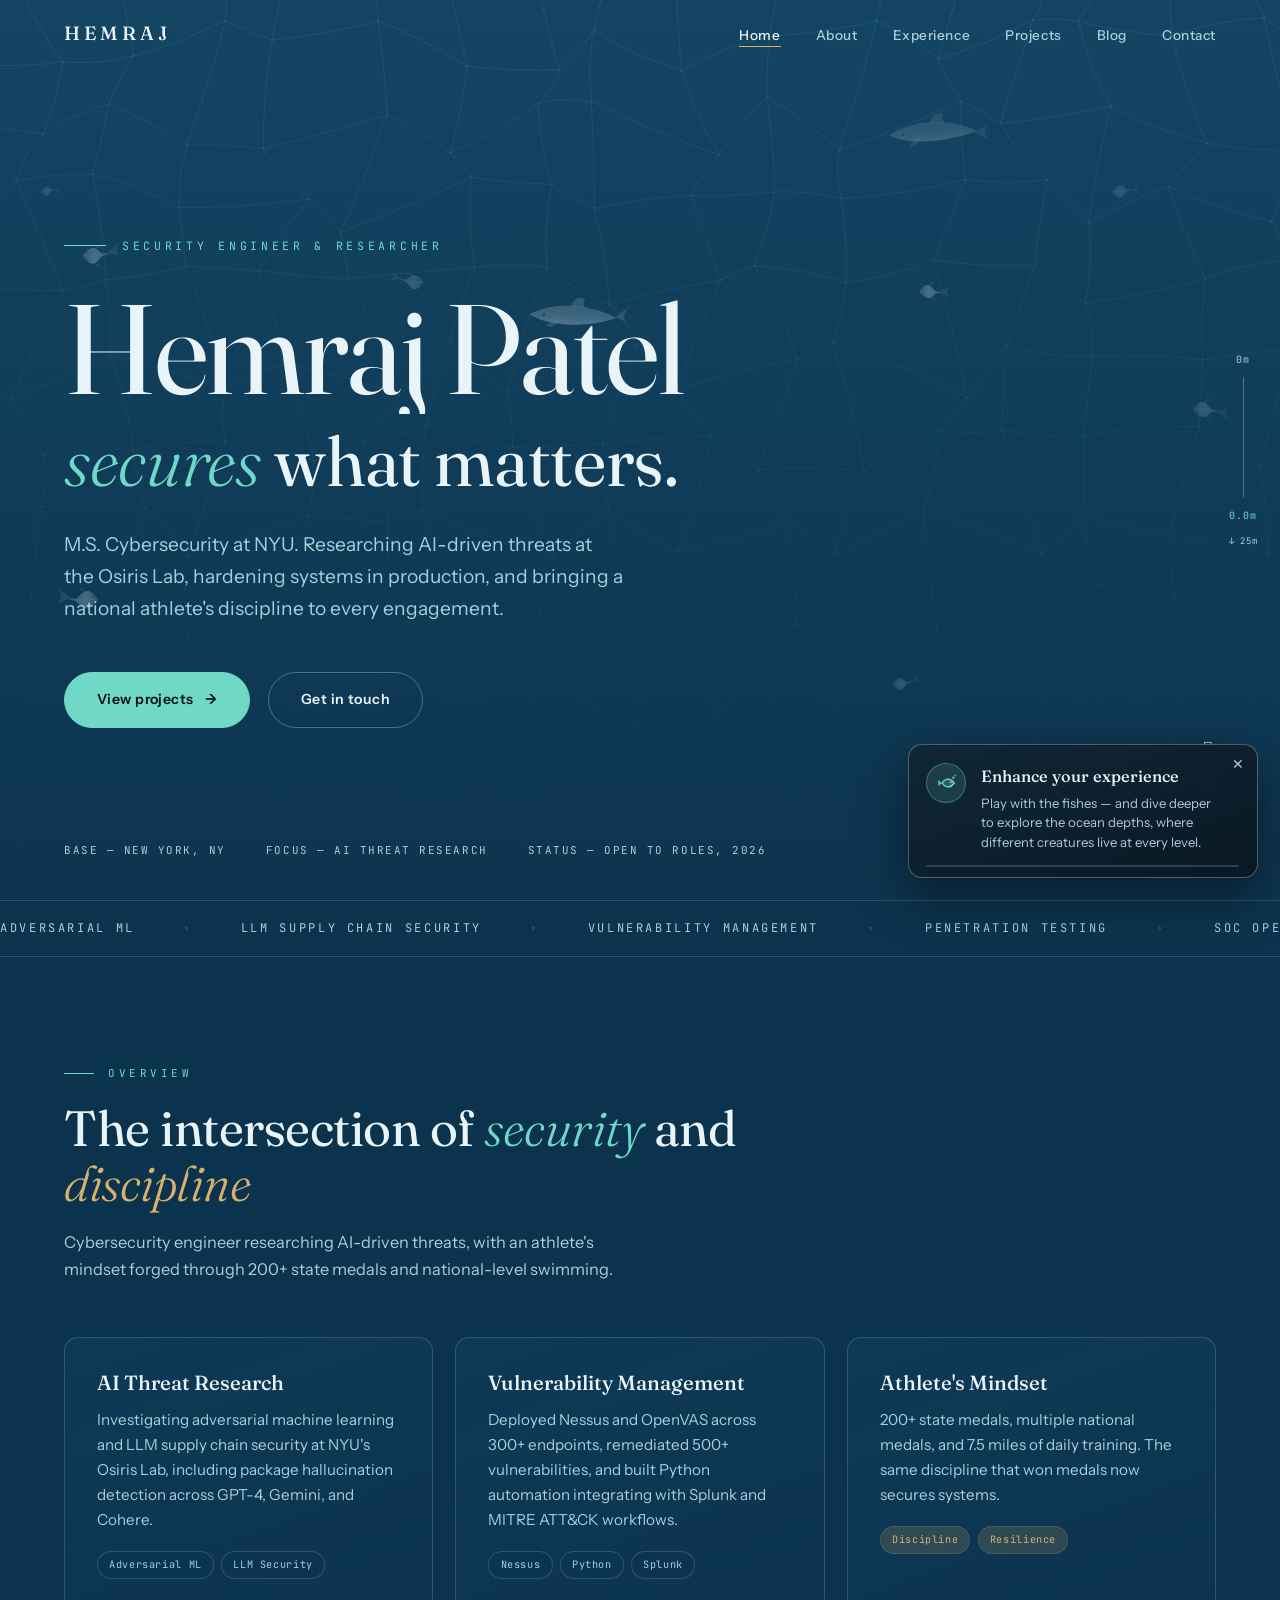
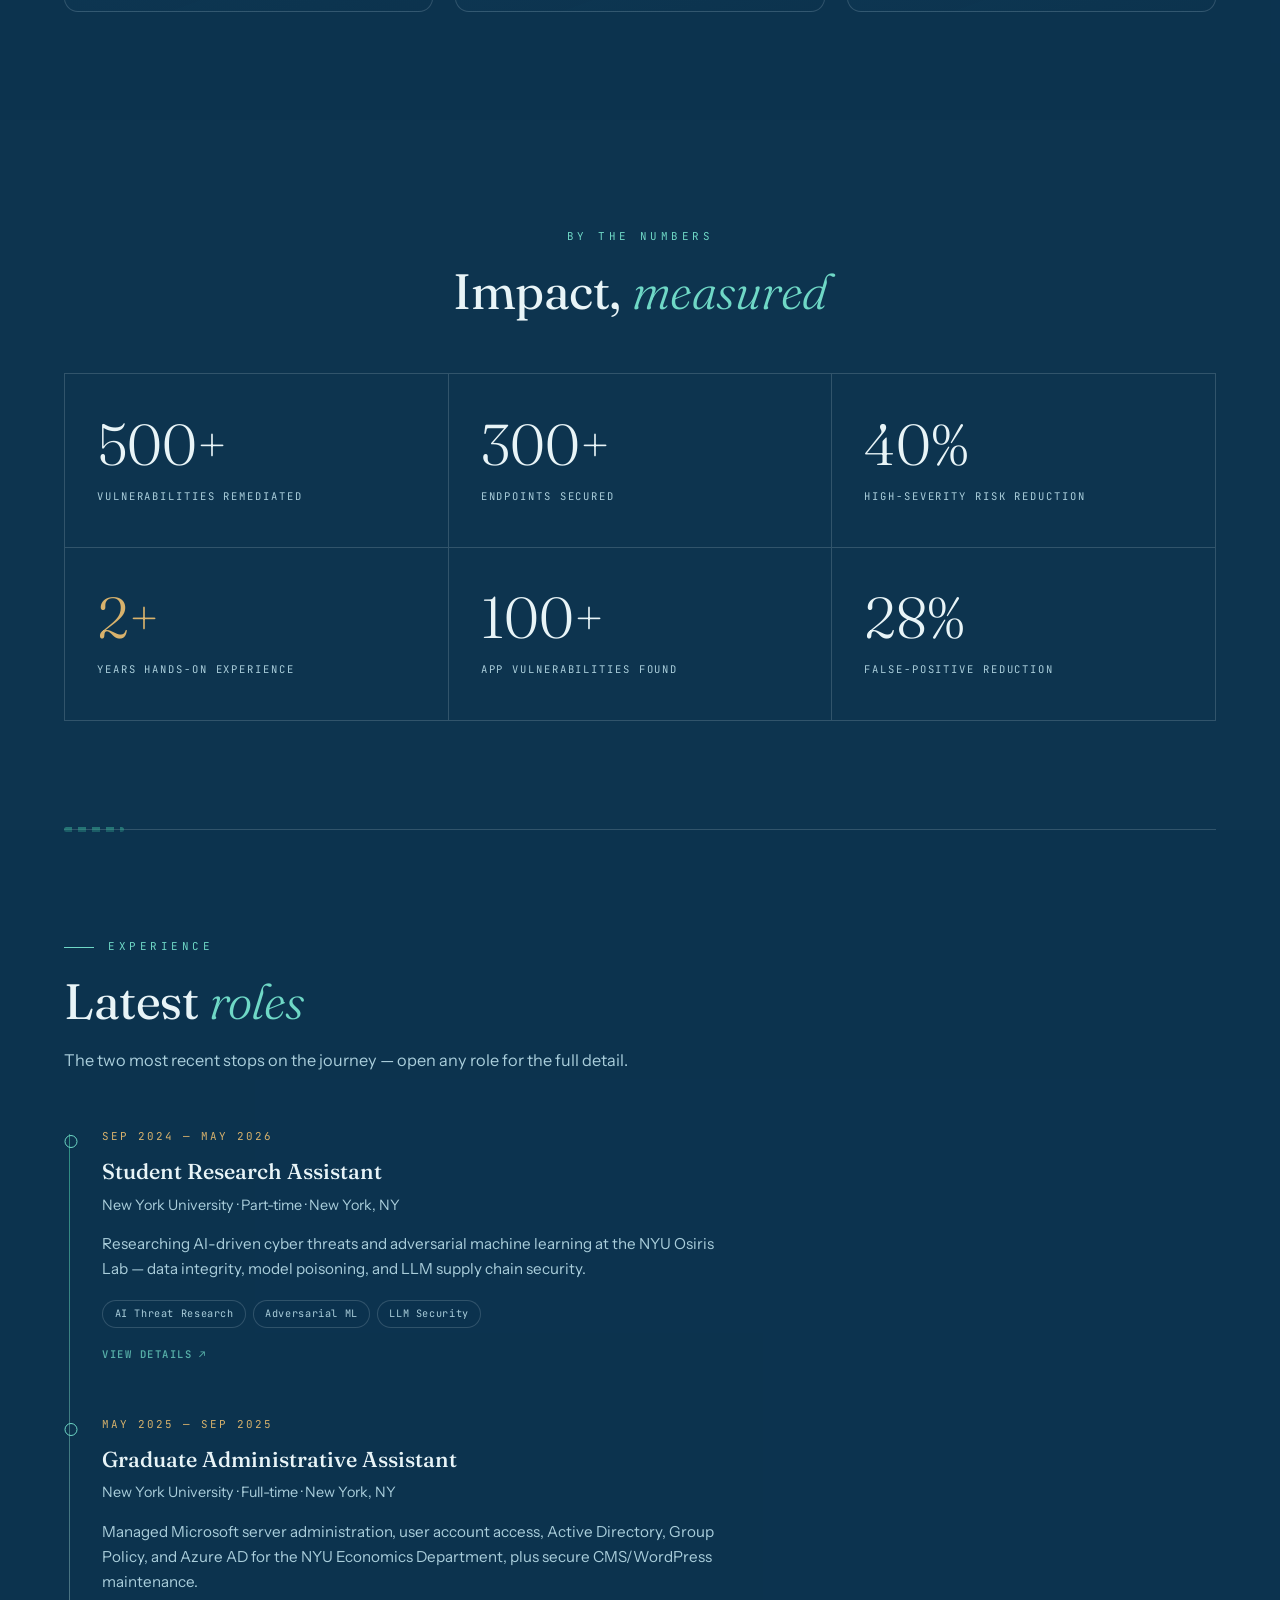
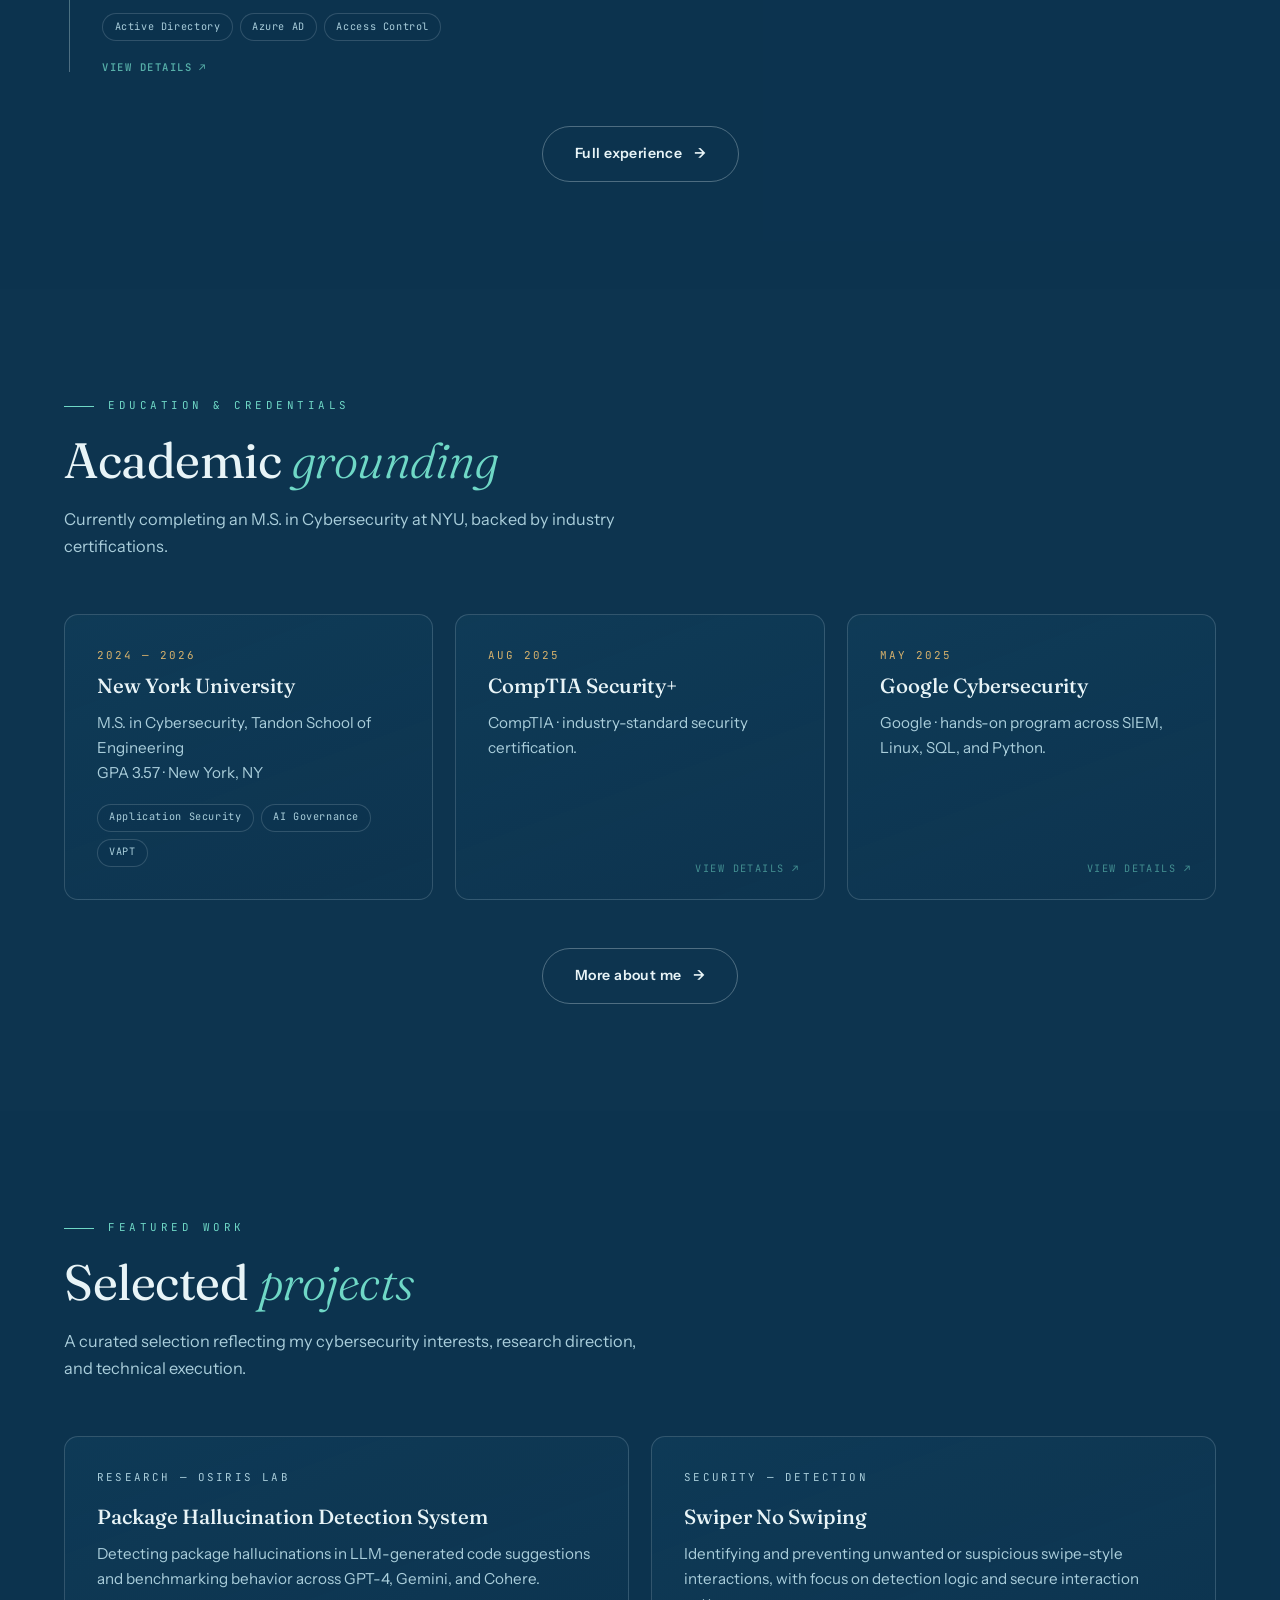
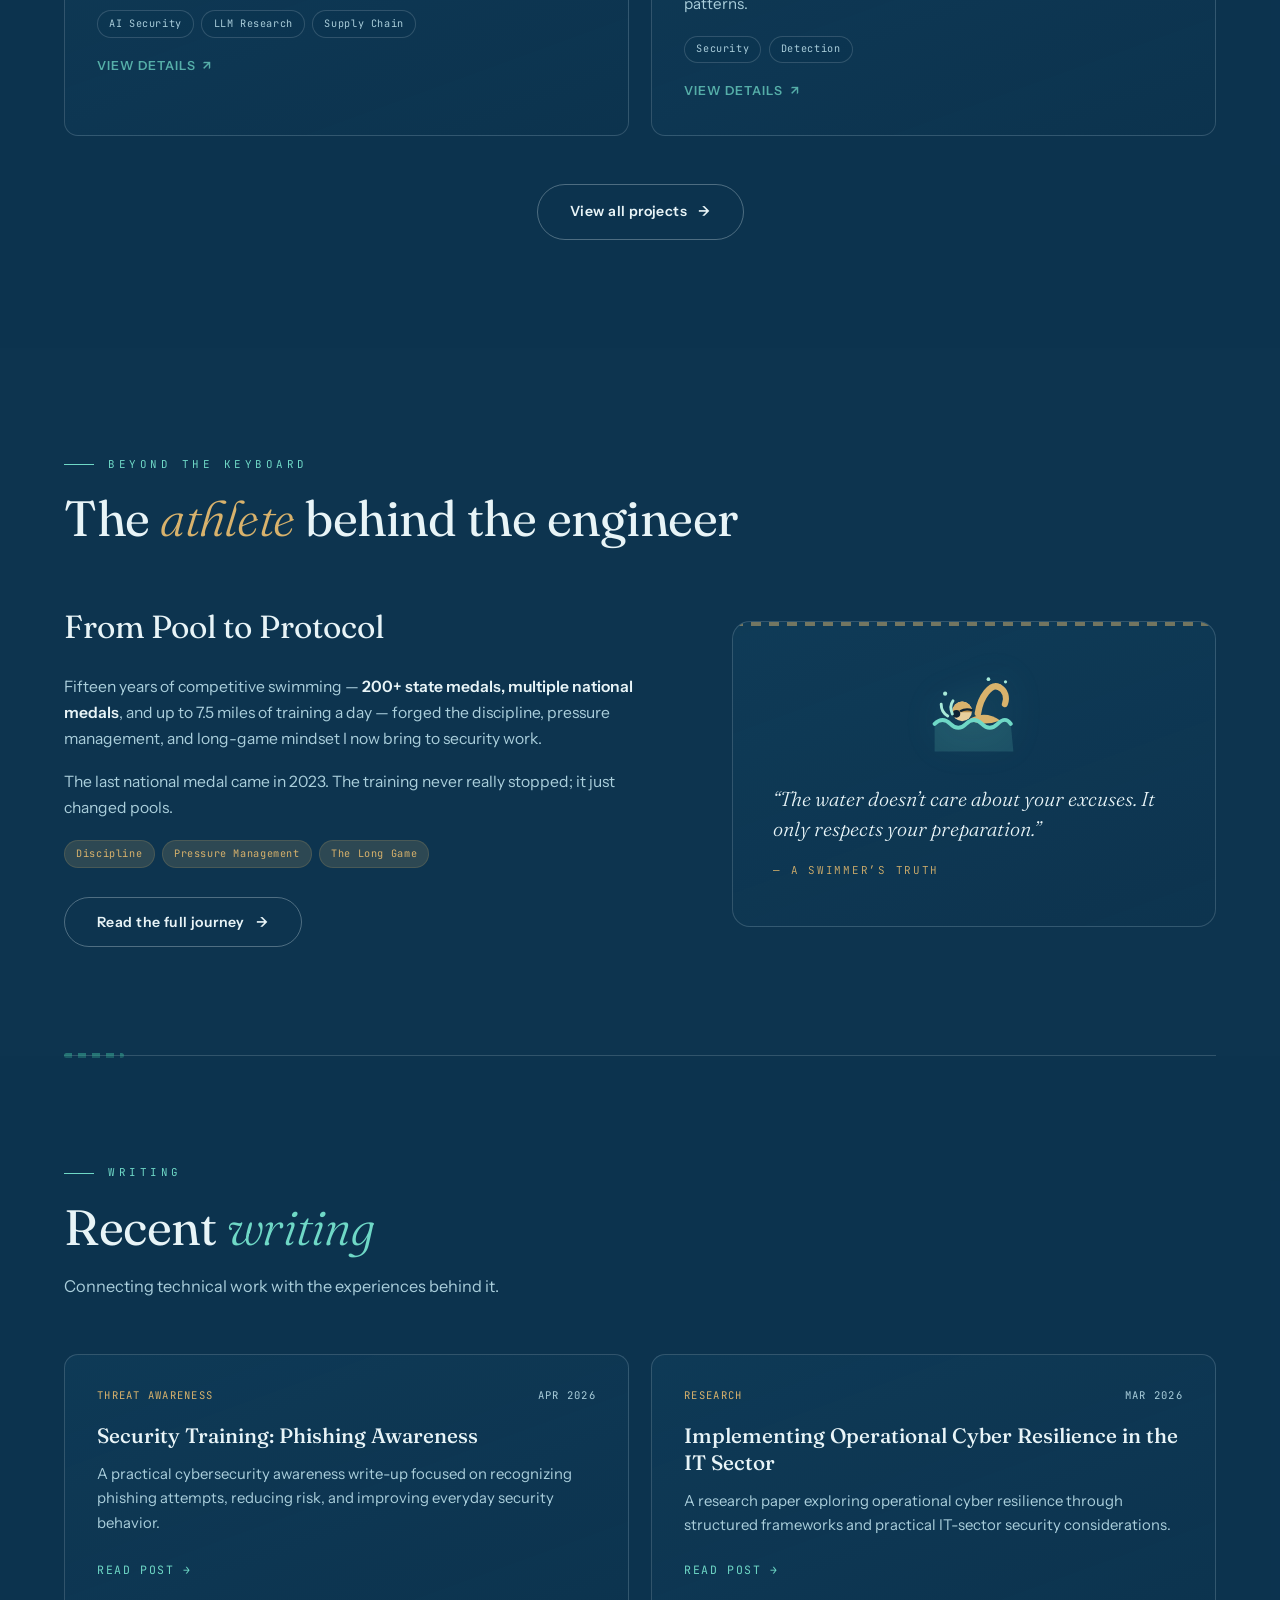
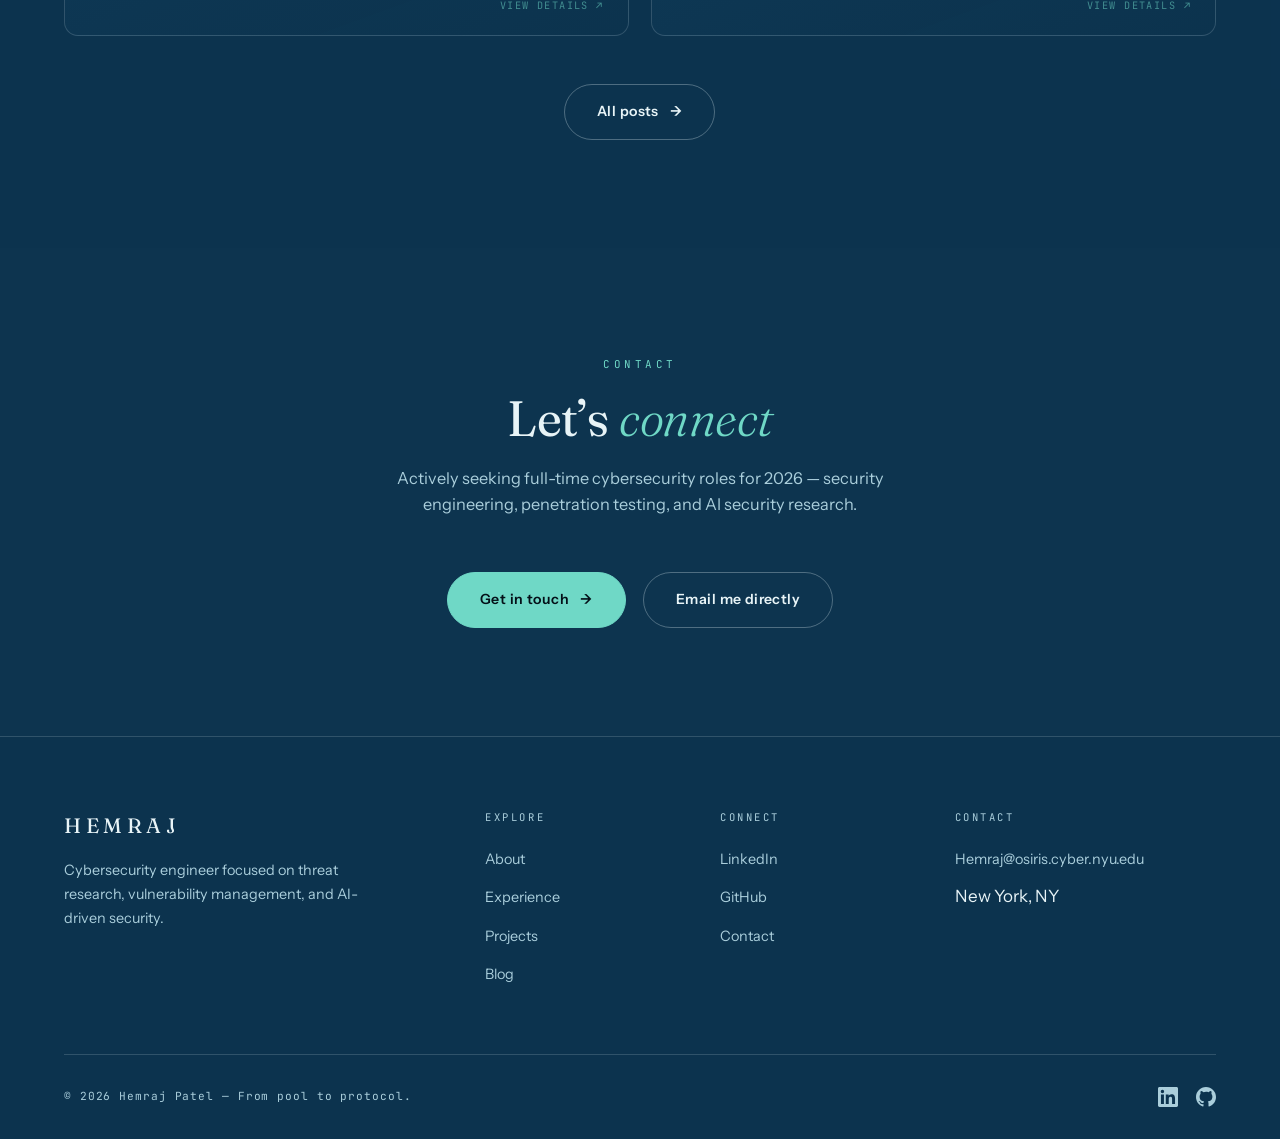
==== index.html @ eac2e2b5 "Portfolio: ocean redesign, clean URLs, real cert links" ====
<!DOCTYPE html>
<html lang="en">
<head>
  <meta charset="UTF-8">
  <meta name="viewport" content="width=device-width, initial-scale=1.0">
  <title>Hemraj Patel — Security Engineer & Researcher</title>
  <meta name="description" content="M.S. Cybersecurity candidate at NYU. Security Engineer, AI Threat Researcher, and national-level athlete.">
  <meta name="theme-color" content="#134563">
  <meta property="og:title" content="Hemraj Patel — Security Engineer & Researcher">
  <meta property="og:description" content="M.S. Cybersecurity candidate at NYU. Security Engineer, AI Threat Researcher, and national-level athlete.">
  <meta property="og:type" content="website">
  <meta property="og:site_name" content="Hemraj Patel">
  <meta name="twitter:card" content="summary">
  <meta name="twitter:title" content="Hemraj Patel — Security Engineer & Researcher">
  <meta name="twitter:description" content="M.S. Cybersecurity candidate at NYU. Security Engineer, AI Threat Researcher, and national-level athlete.">
  <link rel="icon" href="data:image/svg+xml,%3Csvg xmlns='http://www.w3.org/2000/svg' viewBox='0 0 64 64'%3E%3Crect width='64' height='64' rx='14' fill='%23081521'/%3E%3Cpath d='M32 8 L52 15 V30 C52 44 43 52 32 56 C21 52 12 44 12 30 V15 Z' fill='none' stroke='%236fd8c6' stroke-width='3.5' stroke-linejoin='round'/%3E%3Cpath d='M23 31 L29 37 L42 24' fill='none' stroke='%23d8b26c' stroke-width='4' stroke-linecap='round' stroke-linejoin='round'/%3E%3C/svg%3E">
  <link rel="stylesheet" href="css/style.css">
  <link rel="stylesheet" href="css/ui.css">
</head>
<body>
  <div class="loader">
    <div class="loader-text">HEMRAJ</div>
    <div class="loader-bar"></div>
  </div>

  <canvas id="caustics-canvas" aria-hidden="true"></canvas>

  <nav class="navbar">
    <a href="./" class="nav-logo">HEMRAJ</a>
    <ul class="nav-links">
      <li><a href="./" class="active">Home</a></li>
      <li><a href="about">About</a></li>
      <li><a href="experience">Experience</a></li>
      <li><a href="projects">Projects</a></li>
      <li><a href="blog">Blog</a></li>
      <li><a href="contact">Contact</a></li>
    </ul>
    <button class="mobile-menu-btn" aria-label="Toggle menu" aria-expanded="false">
      <svg width="24" height="24" fill="none" stroke="currentColor" stroke-width="2" viewBox="0 0 24 24"><path stroke-linecap="round" stroke-linejoin="round" d="M4 6h16M4 12h16M4 18h16"/></svg>
    </button>
  </nav>

  <header class="hero">
    <div class="hero-content">
      <div class="hero-label">Security Engineer &amp; Researcher</div>
      <h1 class="hero-title">
        <span class="line line-name"><span>Hemraj Patel</span></span>
        <span class="line line-tag"><span><em class="accent">secures</em> what matters.</span></span>
      </h1>
      <p class="hero-subtitle">M.S. Cybersecurity at NYU. Researching AI-driven threats at the Osiris Lab, hardening systems in production, and bringing a national athlete's discipline to every engagement.</p>
      <div class="hero-cta">
        <a href="projects" class="btn btn-primary">View projects <span class="arrow">→</span></a>
        <a href="contact" class="btn btn-outline">Get in touch</a>
      </div>
    </div>
    <div class="hero-meta">
      <span>Base — <b>New York, NY</b></span>
      <span>Focus — <b>AI Threat Research</b></span>
      <span>Status — <b>Open to roles, 2026</b></span>
    </div>
    <div class="scroll-hint">Descend</div>
  </header>

  <div class="marquee" aria-hidden="true">
    <div class="marquee-track">
      <span class="marquee-item">Adversarial ML</span>
      <span class="marquee-item">LLM Supply Chain Security</span>
      <span class="marquee-item">Vulnerability Management</span>
      <span class="marquee-item">Penetration Testing</span>
      <span class="marquee-item">SOC Operations</span>
      <span class="marquee-item">MITRE ATT&amp;CK</span>
      <span class="marquee-item">Splunk</span>
      <span class="marquee-item">Python Automation</span>
    </div>
  </div>

  <section class="section section-alt">
    <div class="section-header reveal">
      <span class="section-label">Overview</span>
      <h2 class="section-title">The intersection of <em>security</em> and <em class="gold">discipline</em></h2>
      <p class="section-desc">Cybersecurity engineer researching AI-driven threats, with an athlete's mindset forged through 200+ state medals and national-level swimming.</p>
    </div>
    <div class="grid-3 stagger-children">
      <div class="card reveal">
        <div class="card-title">AI Threat Research</div>
        <p class="card-text">Investigating adversarial machine learning and LLM supply chain security at NYU's Osiris Lab, including package hallucination detection across GPT-4, Gemini, and Cohere.</p>
        <div class="card-tags">
          <span class="tag">Adversarial ML</span>
          <span class="tag">LLM Security</span>
        </div>
      </div>
      <div class="card reveal">
        <div class="card-title">Vulnerability Management</div>
        <p class="card-text">Deployed Nessus and OpenVAS across 300+ endpoints, remediated 500+ vulnerabilities, and built Python automation integrating with Splunk and MITRE ATT&amp;CK workflows.</p>
        <div class="card-tags">
          <span class="tag">Nessus</span>
          <span class="tag">Python</span>
          <span class="tag">Splunk</span>
        </div>
      </div>
      <div class="card reveal">
        <div class="card-title">Athlete's Mindset</div>
        <p class="card-text">200+ state medals, multiple national medals, and 7.5 miles of daily training. The same discipline that won medals now secures systems.</p>
        <div class="card-tags">
          <span class="tag gold">Discipline</span>
          <span class="tag gold">Resilience</span>
        </div>
      </div>
    </div>
  </section>

  <section class="section">
    <div class="section-header center reveal">
      <span class="section-label">By the numbers</span>
      <h2 class="section-title">Impact, <em>measured</em></h2>
    </div>
    <div class="stats-grid stagger-children">
      <div class="stat-item reveal">
        <div class="stat-number" data-target="500" data-suffix="+">0</div>
        <div class="stat-label">Vulnerabilities remediated</div>
      </div>
      <div class="stat-item reveal">
        <div class="stat-number" data-target="300" data-suffix="+">0</div>
        <div class="stat-label">Endpoints secured</div>
      </div>
      <div class="stat-item reveal">
        <div class="stat-number" data-target="40" data-suffix="%">0</div>
        <div class="stat-label">High-severity risk reduction</div>
      </div>
      <div class="stat-item reveal">
        <div class="stat-number gold" data-target="2" data-suffix="+">0</div>
        <div class="stat-label">Years hands-on experience</div>
      </div>
      <div class="stat-item reveal">
        <div class="stat-number" data-target="100" data-suffix="+">0</div>
        <div class="stat-label">App vulnerabilities found</div>
      </div>
      <div class="stat-item reveal">
        <div class="stat-number" data-target="28" data-suffix="%">0</div>
        <div class="stat-label">False-positive reduction</div>
      </div>
    </div>
  </section>

  <div class="lane-divider"></div>

  <section class="section section-alt">
    <div class="section-header reveal">
      <span class="section-label">Experience</span>
      <h2 class="section-title">Latest <em>roles</em></h2>
      <p class="section-desc">The two most recent stops on the journey — open any role for the full detail.</p>
    </div>
    <div class="timeline">
      <div class="timeline-item reveal" data-modal="exp-nyu-research">
        <div class="timeline-date">Sep 2024 — May 2026</div>
        <div class="timeline-title">Student Research Assistant</div>
        <div class="timeline-org">New York University &middot; Part-time &middot; New York, NY</div>
        <div class="timeline-desc">
          <p>Researching AI-driven cyber threats and adversarial machine learning at the NYU Osiris Lab — data integrity, model poisoning, and LLM supply chain security.</p>
          <div class="card-tags">
            <span class="tag">AI Threat Research</span>
            <span class="tag">Adversarial ML</span>
            <span class="tag">LLM Security</span>
          </div>
          <span class="card-more">View details <span aria-hidden="true">&#8599;</span></span>
        </div>
      </div>
      <div class="timeline-item reveal" data-modal="exp-nyu-admin">
        <div class="timeline-date">May 2025 — Sep 2025</div>
        <div class="timeline-title">Graduate Administrative Assistant</div>
        <div class="timeline-org">New York University &middot; Full-time &middot; New York, NY</div>
        <div class="timeline-desc">
          <p>Managed Microsoft server administration, user account access, Active Directory, Group Policy, and Azure AD for the NYU Economics Department, plus secure CMS/WordPress maintenance.</p>
          <div class="card-tags">
            <span class="tag">Active Directory</span>
            <span class="tag">Azure AD</span>
            <span class="tag">Access Control</span>
          </div>
          <span class="card-more">View details <span aria-hidden="true">&#8599;</span></span>
        </div>
      </div>
    </div>
    <div class="text-center mt-3 reveal">
      <a href="experience" class="btn btn-outline">Full experience <span class="arrow">→</span></a>
    </div>
  </section>

  <section class="section">
    <div class="section-header reveal">
      <span class="section-label">Education &amp; credentials</span>
      <h2 class="section-title">Academic <em>grounding</em></h2>
      <p class="section-desc">Currently completing an M.S. in Cybersecurity at NYU, backed by industry certifications.</p>
    </div>
    <div class="grid-3 stagger-children">
      <div class="card reveal">
        <div class="timeline-date">2024 — 2026</div>
        <div class="card-title">New York University</div>
        <p class="card-text">M.S. in Cybersecurity, Tandon School of Engineering<br>GPA 3.57 &middot; New York, NY</p>
        <div class="card-tags">
          <span class="tag">Application Security</span>
          <span class="tag">AI Governance</span>
          <span class="tag">VAPT</span>
        </div>
      </div>
      <div class="card reveal" data-modal="cert-security-plus">
        <div class="timeline-date">Aug 2025</div>
        <div class="card-title">CompTIA Security+</div>
        <p class="card-text">CompTIA &middot; industry-standard security certification.</p>
      </div>
      <div class="card reveal" data-modal="cert-google">
        <div class="timeline-date">May 2025</div>
        <div class="card-title">Google Cybersecurity</div>
        <p class="card-text">Google &middot; hands-on program across SIEM, Linux, SQL, and Python.</p>
      </div>
    </div>
    <div class="text-center mt-3 reveal">
      <a href="about" class="btn btn-outline">More about me <span class="arrow">→</span></a>
    </div>
  </section>

  <section class="section section-alt">
    <div class="section-header reveal">
      <span class="section-label">Featured work</span>
      <h2 class="section-title">Selected <em>projects</em></h2>
      <p class="section-desc">A curated selection reflecting my cybersecurity interests, research direction, and technical execution.</p>
    </div>
    <div class="grid-2 stagger-children">
      <div class="card project-card reveal" data-modal="project-llm">
        <span class="project-index">RESEARCH — OSIRIS LAB</span>
        <div class="card-title">Package Hallucination Detection System</div>
        <p class="card-text">Detecting package hallucinations in LLM-generated code suggestions and benchmarking behavior across GPT-4, Gemini, and Cohere.</p>
        <div class="card-tags">
          <span class="tag">AI Security</span>
          <span class="tag">LLM Research</span>
          <span class="tag">Supply Chain</span>
        </div>
        <span class="card-more">View details <span aria-hidden="true">&#8599;</span></span>
      </div>
      <div class="card project-card reveal" data-modal="project-swiper">
        <span class="project-index">SECURITY — DETECTION</span>
        <div class="card-title">Swiper No Swiping</div>
        <p class="card-text">Identifying and preventing unwanted or suspicious swipe-style interactions, with focus on detection logic and secure interaction patterns.</p>
        <div class="card-tags">
          <span class="tag">Security</span>
          <span class="tag">Detection</span>
        </div>
        <span class="card-more">View details <span aria-hidden="true">&#8599;</span></span>
      </div>
    </div>
    <div class="text-center mt-3 reveal">
      <a href="projects" class="btn btn-outline">View all projects <span class="arrow">→</span></a>
    </div>
  </section>

  <section class="section">
    <div class="section-header reveal">
      <span class="section-label">Beyond the keyboard</span>
      <h2 class="section-title">The <em class="gold">athlete</em> behind the engineer</h2>
    </div>
    <div class="split-layout">
      <div class="split-content reveal">
        <h3>From Pool to Protocol</h3>
        <p>Fifteen years of competitive swimming — <strong>200+ state medals, multiple national medals</strong>, and up to 7.5 miles of training a day — forged the discipline, pressure management, and long-game mindset I now bring to security work.</p>
        <p>The last national medal came in 2023. The training never really stopped; it just changed pools.</p>
        <div class="card-tags" style="margin-bottom: 1.8rem;">
          <span class="tag gold">Discipline</span>
          <span class="tag gold">Pressure Management</span>
          <span class="tag gold">The Long Game</span>
        </div>
        <button type="button" class="btn btn-outline" data-modal="athletics-journey">Read the full journey <span class="arrow">→</span></button>
      </div>
      <div class="athletics-visual reveal" style="--d: 0.15s;">
        <div class="icon">
          <svg viewBox="0 0 64 64" fill="none" xmlns="http://www.w3.org/2000/svg" role="img" aria-label="Freestyle swimmer">
            <!-- recovery arm: shoulder, high elbow, hand reaching over -->
            <path d="M35 33 C37 20, 45 10, 51 13" stroke="#d8b26c" stroke-width="5" stroke-linecap="round"/>
            <path d="M51 13 C56 15.5, 57.5 21, 55.5 26" stroke="#d8b26c" stroke-width="4.6" stroke-linecap="round"/>
            <!-- back breaking the surface -->
            <path d="M29 37 Q41 30.5 52 38.5 Q42 42.5 31 39.5 Z" fill="#d8b26c"/>
            <!-- head: swim cap, goggles, cheek in the water -->
            <circle cx="23" cy="31.5" r="7.5" fill="#e8ce9d"/>
            <path d="M15.5 31.5 A7.5 7.5 0 0 1 30.5 31.5 Z" fill="#d8b26c"/>
            <path d="M15.5 31.5 L30.5 31.5" stroke="#b98f4f" stroke-width="1.4"/>
            <circle cx="18.6" cy="33.4" r="2.9" fill="#0e2233"/>
            <path d="M21.4 31.4 Q26 29 30.9 30.8" stroke="#0e2233" stroke-width="1.8"/>
            <!-- water: filled, so the body sits IN it -->
            <path d="M2 41 q6 -6 12 0 t12 0 t12 0 t12 0 t10 0 L62 62 L2 62 Z" fill="rgba(111,216,198,0.16)"/>
            <path d="M2 41 q6 -6 12 0 t12 0 t12 0 t12 0 t10 0" stroke="#6fd8c6" stroke-width="3" stroke-linecap="round"/>
            <!-- splash + droplets -->
            <path d="M12 35 q-5 -3 -5 -9 M15.5 33.5 q-2.5 -6 0.5 -10" stroke="#a9ead9" stroke-width="2.2" stroke-linecap="round"/>
            <circle cx="10" cy="18" r="1.6" fill="#a9ead9"/>
            <circle cx="43" cy="7" r="1.4" fill="#a9ead9"/>
            <circle cx="56" cy="9" r="1.2" fill="#a9ead9"/>
          </svg>
        </div>
        <div class="athletics-quote">
          &ldquo;The water doesn&rsquo;t care about your excuses. It only respects your preparation.&rdquo;
          <cite>— A swimmer&rsquo;s truth</cite>
        </div>
      </div>
    </div>
  </section>

  <div class="lane-divider"></div>

  <section class="section section-alt">
    <div class="section-header reveal">
      <span class="section-label">Writing</span>
      <h2 class="section-title">Recent <em>writing</em></h2>
      <p class="section-desc">Connecting technical work with the experiences behind it.</p>
    </div>
    <div class="grid-2 stagger-children">
      <article class="blog-card reveal" data-modal="blog-phishing">
        <div class="blog-card-content">
          <div class="blog-card-meta">
            <span>Threat Awareness</span>
            <span>Apr 2026</span>
          </div>
          <h3 class="blog-card-title">Security Training: Phishing Awareness</h3>
          <p class="blog-card-excerpt">A practical cybersecurity awareness write-up focused on recognizing phishing attempts, reducing risk, and improving everyday security behavior.</p>
          <a href="#" class="blog-card-link">Read post →</a>
        </div>
      </article>
      <article class="blog-card reveal" data-modal="blog-resilience">
        <div class="blog-card-content">
          <div class="blog-card-meta">
            <span>Research</span>
            <span>Mar 2026</span>
          </div>
          <h3 class="blog-card-title">Implementing Operational Cyber Resilience in the IT Sector</h3>
          <p class="blog-card-excerpt">A research paper exploring operational cyber resilience through structured frameworks and practical IT-sector security considerations.</p>
          <a href="#" class="blog-card-link">Read post →</a>
        </div>
      </article>
    </div>
    <div class="text-center mt-3 reveal">
      <a href="blog" class="btn btn-outline">All posts <span class="arrow">→</span></a>
    </div>
  </section>

  <section class="section">
    <div class="section-header center reveal">
      <span class="section-label">Contact</span>
      <h2 class="section-title">Let&rsquo;s <em>connect</em></h2>
      <p class="section-desc">Actively seeking full-time cybersecurity roles for 2026 — security engineering, penetration testing, and AI security research.</p>
    </div>
    <div class="reveal" style="display: flex; gap: 1.1rem; justify-content: center; flex-wrap: wrap;">
      <a href="contact" class="btn btn-primary">Get in touch <span class="arrow">→</span></a>
      <a href="mailto:Hemraj@osiris.cyber.nyu.edu" class="btn btn-outline">Email me directly</a>
    </div>
  </section>

  <footer class="footer">
    <div class="footer-content">
      <div>
        <div class="footer-brand">HEMRAJ</div>
        <p class="footer-desc">Cybersecurity engineer focused on threat research, vulnerability management, and AI-driven security.</p>
      </div>
      <div>
        <div class="footer-heading">Explore</div>
        <ul class="footer-links">
          <li><a href="about">About</a></li>
          <li><a href="experience">Experience</a></li>
          <li><a href="projects">Projects</a></li>
          <li><a href="blog">Blog</a></li>
        </ul>
      </div>
      <div>
        <div class="footer-heading">Connect</div>
        <ul class="footer-links">
          <li><a href="https://www.linkedin.com/in/hemraj-patel/" target="_blank" rel="noopener">LinkedIn</a></li>
          <li><a href="https://github.com" target="_blank" rel="noopener">GitHub</a></li>
          <li><a href="contact">Contact</a></li>
        </ul>
      </div>
      <div>
        <div class="footer-heading">Contact</div>
        <ul class="footer-links">
          <li><a href="mailto:Hemraj@osiris.cyber.nyu.edu">Hemraj@osiris.cyber.nyu.edu</a></li>
          <li>New York, NY</li>
        </ul>
      </div>
    </div>
    <div class="footer-bottom">
      <div class="footer-copyright">&copy; 2026 Hemraj Patel — From pool to protocol.</div>
      <div class="footer-social">
        <a href="https://www.linkedin.com/in/hemraj-patel/" target="_blank" rel="noopener" aria-label="LinkedIn">
          <svg width="20" height="20" fill="currentColor" viewBox="0 0 24 24"><path d="M20.447 20.452h-3.554v-5.569c0-1.328-.027-3.037-1.852-3.037-1.853 0-2.136 1.445-2.136 2.939v5.667H9.351V9h3.414v1.561h.046c.477-.9 1.637-1.85 3.37-1.85 3.601 0 4.267 2.37 4.267 5.455v6.286zM5.337 7.433a2.062 2.062 0 01-2.063-2.065 2.064 2.064 0 112.063 2.065zm1.782 13.019H3.555V9h3.564v11.452zM22.225 0H1.771C.792 0 0 .774 0 1.729v20.542C0 23.227.792 24 1.771 24h20.451C23.2 24 24 23.227 24 22.271V1.729C24 .774 23.2 0 22.222 0h.003z"/></svg>
        </a>
        <a href="https://github.com" target="_blank" rel="noopener" aria-label="GitHub">
          <svg width="20" height="20" fill="currentColor" viewBox="0 0 24 24"><path d="M12 0C5.374 0 0 5.373 0 12c0 5.302 3.438 9.8 8.207 11.387.599.111.793-.261.793-.577v-2.234c-3.338.726-4.033-1.416-4.033-1.416-.546-1.387-1.333-1.756-1.333-1.756-1.089-.745.083-.729.083-.729 1.205.084 1.839 1.237 1.839 1.237 1.07 1.834 2.807 1.304 3.492.997.107-.775.418-1.305.762-1.604-2.665-.305-5.467-1.334-5.467-5.931 0-1.311.469-2.381 1.236-3.221-.124-.303-.535-1.524.117-3.176 0 0 1.008-.322 3.301 1.23A11.509 11.509 0 0112 5.803c1.02.005 2.047.138 3.006.404 2.291-1.552 3.297-1.23 3.297-1.23.653 1.653.242 2.874.118 3.176.77.84 1.235 1.911 1.235 3.221 0 4.609-2.807 5.624-5.479 5.921.43.372.823 1.102.823 2.222v3.293c0 .319.192.694.801.576C20.566 21.797 24 17.3 24 12c0-6.627-5.373-12-12-12z"/></svg>
        </a>
      </div>
    </div>
  </footer>

  <script src="js/modal-data.js"></script>
  <script src="js/main.js"></script>
</body>
</html>
---- css/style.css ----
/* ============================================================
   HEMRAJ PATEL — Portfolio
   Design system: "Pool at Night"
   Deep abyssal navy · pool-light aqua · medal gold
   Type: Fraunces (display) · Instrument Sans (body) · JetBrains Mono (data)
   ============================================================ */

@import url('https://fonts.googleapis.com/css2?family=Fraunces:ital,opsz,wght@0,9..144,300;0,9..144,400;0,9..144,500;0,9..144,600;1,9..144,300;1,9..144,400;1,9..144,500&family=Instrument+Sans:ital,wght@0,400;0,500;0,600;1,400&family=JetBrains+Mono:wght@300;400;500&display=swap');

:root {
  /* ---- Depth-driven variables (JS updates these on scroll) ----
     Defaults are the deep-water SURFACE (4m). The page darkens
     to the 12m abyss as you descend. */
  --bg-top: rgb(19, 69, 99);
  --bg-bottom: rgb(13, 52, 79);
  --text-strong: rgb(232, 244, 247);
  --text-soft: rgb(170, 206, 219);
  --line: rgba(232, 244, 247, 0.17);
  --line-strong: rgba(232, 244, 247, 0.30);
  --panel: rgba(19, 69, 99, 0.42);
  --panel-2: rgba(13, 52, 79, 0.36);

  /* ---- Fixed accents (tuned for the underwater range) ---- */
  --aqua: #6fd8c6;
  --aqua-deep: #2f8f83;
  --aqua-glow: rgba(111, 216, 198, 0.14);
  --gold: #d8b26c;
  --gold-soft: rgba(216, 178, 108, 0.16);

  /* ---- Semantic aliases mapped onto the depth vars ---- */
  --foam: var(--text-strong);
  --mist: var(--text-soft);
  --mist-dim: var(--text-soft);
  --ink-0: var(--bg-bottom);
  --ink-1: var(--panel);
  --ink-2: var(--panel);
  --ink-3: var(--line-strong);
  --hairline: var(--line);
  --hairline-strong: var(--line-strong);

  --font-display: 'Fraunces', Georgia, serif;
  --font-body: 'Instrument Sans', -apple-system, sans-serif;
  --font-mono: 'JetBrains Mono', 'SF Mono', monospace;

  --ease-out: cubic-bezier(0.19, 1, 0.22, 1);
  --ease-soft: cubic-bezier(0.4, 0, 0.2, 1);

  --pad-x: clamp(1.25rem, 5vw, 5rem);
  --section-y: clamp(5rem, 12vh, 9rem);
}

* { margin: 0; padding: 0; box-sizing: border-box; }

html { scroll-behavior: smooth; }
@media (prefers-reduced-motion: reduce) {
  html { scroll-behavior: auto; }
  *, *::before, *::after {
    animation-duration: 0.01ms !important;
    animation-iteration-count: 1 !important;
    transition-duration: 0.01ms !important;
  }
}

body {
  font-family: var(--font-body);
  background: var(--bg-bottom);
  color: var(--text-strong);
  line-height: 1.65;
  font-size: 1.0625rem;
  overflow-x: hidden;
  -webkit-font-smoothing: antialiased;
  transition: color 0.5s var(--ease-soft);
}
/* Fixed full-viewport dive gradient — the water column you descend through */
body::before {
  content: '';
  position: fixed;
  inset: 0;
  z-index: -2;
  background: linear-gradient(to bottom, var(--bg-top), var(--bg-bottom));
  transition: background 0.5s var(--ease-soft);
}

/* Elements that read from depth vars ease between zones */
.card, .blog-card, .split-visual, .athletics-visual, .navbar,
.section-alt, .footer, .marquee, .stat-item, .tag, .skill-item,
.form-input, .btn-outline, .lane-divider, .timeline::before {
  transition-property: background, border-color, color, box-shadow;
  transition-duration: 0.5s;
  transition-timing-function: var(--ease-soft);
}

::selection { background: var(--aqua); color: #041018; }

::-webkit-scrollbar { width: 6px; }
::-webkit-scrollbar-track { background: transparent; }
::-webkit-scrollbar-thumb { background: var(--line-strong); border-radius: 3px; }
::-webkit-scrollbar-thumb:hover { background: var(--aqua-deep); }

a { color: inherit; text-decoration: none; }
img { max-width: 100%; display: block; }

:focus-visible {
  outline: 2px solid var(--aqua);
  outline-offset: 3px;
  border-radius: 2px;
}

/* ============ LOADER — water level fill ============ */
.loader {
  position: fixed; inset: 0;
  background: linear-gradient(to bottom, rgb(19,69,99), rgb(13,52,79));
  z-index: 10000;
  display: flex; flex-direction: column;
  align-items: center; justify-content: center;
  gap: 1.5rem;
  transition: opacity 0.7s var(--ease-out), visibility 0.7s;
}
.loader.hidden { opacity: 0; visibility: hidden; pointer-events: none; }

.loader-text {
  font-family: var(--font-display);
  font-size: clamp(2rem, 6vw, 3.5rem);
  font-weight: 400;
  letter-spacing: 0.35em;
  padding-left: 0.35em;
  color: transparent;
  background: linear-gradient(to top, var(--aqua) 50%, rgba(234,243,244,0.22) 50%);
  background-size: 100% 200%;
  background-position: 0 0;
  -webkit-background-clip: text;
  background-clip: text;
  animation: waterFill 1.1s var(--ease-soft) forwards;
}
@keyframes waterFill { to { background-position: 0 100%; } }

.loader-bar {
  width: 120px; height: 1px;
  background: var(--hairline);
  position: relative; overflow: hidden;
}
.loader-bar::after {
  content: ''; position: absolute; inset: 0;
  background: var(--aqua);
  transform: translateX(-100%);
  animation: loadSweep 1.1s var(--ease-soft) forwards;
}
@keyframes loadSweep { to { transform: translateX(0); } }

/* ============ CAUSTICS CANVAS ============ */
#caustics-canvas {
  position: fixed; inset: 0;
  width: 100%; height: 100%;
  z-index: -1;
  pointer-events: none;
  opacity: 0.95;
}

/* ============ DEPTH GAUGE (scroll indicator) ============ */
.depth-gauge {
  position: fixed;
  right: 1.4rem; top: 50%;
  transform: translateY(-50%);
  z-index: 90;
  display: flex; flex-direction: column; align-items: center;
  gap: 0.6rem;
  font-family: var(--font-mono);
  font-size: 0.625rem;
  color: var(--mist-dim);
  letter-spacing: 0.1em;
}
.depth-gauge .gauge-track {
  width: 1px; height: 120px;
  background: var(--hairline-strong);
  position: relative;
}
.depth-gauge .gauge-fill {
  position: absolute; top: 0; left: 0;
  width: 100%; height: 0%;
  background: linear-gradient(to bottom, var(--aqua), var(--aqua-deep));
}
.depth-gauge .gauge-value { color: var(--aqua); transition: color 0.3s; }
.depth-gauge .gauge-max {
  font-size: 0.56rem;
  color: var(--mist-dim);
  letter-spacing: 0.08em;
}
@media (max-width: 900px) { .depth-gauge { display: none; } }

/* ============ NAVBAR ============ */
.navbar {
  position: fixed; top: 0; left: 0; right: 0;
  z-index: 100;
  display: flex; align-items: center; justify-content: space-between;
  padding: 1.1rem var(--pad-x);
  transition: background 0.4s var(--ease-soft), border-color 0.4s, padding 0.4s;
  border-bottom: 1px solid transparent;
}
.navbar.scrolled {
  background: var(--bg-top);
  backdrop-filter: blur(14px) saturate(1.2);
  -webkit-backdrop-filter: blur(14px) saturate(1.2);
  border-bottom-color: var(--line);
  padding-top: 0.8rem; padding-bottom: 0.8rem;
}

.nav-logo {
  font-family: var(--font-display);
  font-size: 1.2rem;
  font-weight: 500;
  letter-spacing: 0.22em;
  color: var(--foam);
  display: flex; align-items: baseline; gap: 0.5rem;
}

.nav-links {
  display: flex; align-items: center; gap: 2.2rem;
  list-style: none;
}
.nav-links a {
  font-size: 0.85rem;
  font-weight: 500;
  letter-spacing: 0.04em;
  color: var(--mist);
  position: relative;
  padding: 0.3rem 0;
  transition: color 0.3s;
}
.nav-links a::after {
  content: ''; position: absolute;
  left: 0; bottom: 0;
  width: 100%; height: 1px;
  background: var(--aqua);
  transform: scaleX(0);
  transform-origin: right;
  transition: transform 0.45s var(--ease-out);
}
.nav-links a:hover { color: var(--foam); }
.nav-links a:hover::after { transform: scaleX(1); transform-origin: left; }
.nav-links a.active { color: var(--foam); }
.nav-links a.active::after { transform: scaleX(1); background: var(--gold); }

.mobile-menu-btn {
  display: none;
  background: none; border: none;
  color: var(--foam);
  cursor: pointer;
  z-index: 102;
}

@media (max-width: 900px) {
  .mobile-menu-btn { display: block; }
  .nav-links {
    position: fixed; inset: 0;
    background: linear-gradient(to bottom, var(--bg-top), var(--bg-bottom));
    backdrop-filter: blur(20px);
    flex-direction: column;
    justify-content: center;
    gap: 2rem;
    opacity: 0; visibility: hidden;
    transition: opacity 0.4s var(--ease-soft), visibility 0.4s;
    z-index: 101;
  }
  .nav-links.open { opacity: 1; visibility: visible; }
  .nav-links a { font-size: 1.4rem; font-family: var(--font-display); font-weight: 400; }
}

/* ============ HERO ============ */
.hero {
  position: relative;
  min-height: 100vh;
  display: flex; align-items: center;
  padding: 8rem var(--pad-x) 4rem;
  z-index: 1;
}
.hero-content { max-width: 1100px; }

.hero-label {
  font-family: var(--font-mono);
  font-size: 0.72rem;
  letter-spacing: 0.32em;
  text-transform: uppercase;
  color: var(--aqua);
  margin-bottom: 1.8rem;
  display: flex; align-items: center; gap: 1rem;
}
.hero-label::before {
  content: '';
  width: 42px; height: 1px;
  background: var(--aqua);
}

.hero-title {
  font-family: var(--font-display);
  font-size: clamp(3rem, 9.5vw, 7.5rem);
  font-weight: 400;
  line-height: 1.02;
  letter-spacing: -0.015em;
  margin-bottom: 2rem;
}
/* Two-line hero: the name leads a touch larger,
   the tagline sits smaller beneath it */
.hero-title .line-name { font-size: 1.06em; }
.hero-title .line-tag {
  font-size: 0.58em;
  margin-top: 0.18em;
  letter-spacing: -0.005em;
}
.hero-title .accent {
  font-style: italic;
  font-weight: 300;
  color: var(--aqua);
}
.hero-title .gold { font-style: italic; font-weight: 300; color: var(--gold); }

.hero-title .line {
  display: block;
  overflow: hidden;
}
.hero-title .line > span {
  display: inline-block;
  transform: translateY(110%);
  animation: riseIn 1s var(--ease-out) forwards;
}
.hero-title .line:nth-child(2) > span { animation-delay: 0.12s; }
.hero-title .line:nth-child(3) > span { animation-delay: 0.24s; }
@keyframes riseIn { to { transform: translateY(0); } }

.hero-subtitle {
  font-size: clamp(1rem, 1.6vw, 1.2rem);
  color: var(--mist);
  max-width: 560px;
  margin-bottom: 3rem;
  font-weight: 400;
  opacity: 0;
  animation: fadeUp 0.9s var(--ease-out) 0.5s forwards;
}
@keyframes fadeUp {
  from { opacity: 0; transform: translateY(18px); }
  to { opacity: 1; transform: translateY(0); }
}

.hero-cta {
  display: flex; gap: 1.1rem; flex-wrap: wrap;
  opacity: 0;
  animation: fadeUp 0.9s var(--ease-out) 0.65s forwards;
}

.hero-meta {
  position: absolute;
  bottom: 2.5rem; left: var(--pad-x);
  display: flex; gap: 2.5rem;
  font-family: var(--font-mono);
  font-size: 0.68rem;
  letter-spacing: 0.14em;
  color: var(--mist-dim);
  text-transform: uppercase;
  opacity: 0;
  animation: fadeUp 0.9s var(--ease-out) 0.9s forwards;
}
.hero-meta span b { color: var(--mist); font-weight: 400; }

.scroll-hint {
  position: absolute;
  bottom: 2.5rem; right: var(--pad-x);
  font-family: var(--font-mono);
  font-size: 0.65rem;
  letter-spacing: 0.28em;
  color: var(--mist-dim);
  text-transform: uppercase;
  writing-mode: vertical-rl;
  display: flex; align-items: center; gap: 0.8rem;
  opacity: 0;
  animation: fadeUp 0.9s var(--ease-out) 1s forwards;
}
.scroll-hint::after {
  content: '';
  width: 1px; height: 44px;
  background: linear-gradient(to bottom, var(--mist-dim), transparent);
  animation: dive 2.2s var(--ease-soft) infinite;
}
@keyframes dive {
  0% { transform: scaleY(0); transform-origin: top; }
  45% { transform: scaleY(1); transform-origin: top; }
  55% { transform: scaleY(1); transform-origin: bottom; }
  100% { transform: scaleY(0); transform-origin: bottom; }
}
@media (max-width: 700px) { .hero-meta, .scroll-hint { display: none; } }

/* ============ BUTTONS ============ */
.btn {
  display: inline-flex; align-items: center; gap: 0.7rem;
  font-family: var(--font-body);
  font-size: 0.88rem;
  font-weight: 600;
  letter-spacing: 0.03em;
  padding: 0.95rem 2rem;
  border-radius: 100px;
  cursor: pointer;
  position: relative;
  overflow: hidden;
  transition: color 0.35s var(--ease-soft), border-color 0.35s, transform 0.25s var(--ease-out), box-shadow 0.35s;
  will-change: transform;
}
.btn-primary {
  background: var(--aqua);
  color: #041018;
  border: 1px solid var(--aqua);
}
.btn-primary:hover {
  box-shadow: 0 8px 32px var(--aqua-glow), 0 0 0 1px var(--aqua);
}
.btn-outline {
  background: transparent;
  color: var(--foam);
  border: 1px solid var(--hairline-strong);
}
.btn-outline:hover { border-color: var(--aqua); color: var(--aqua); }
.btn .arrow { transition: transform 0.35s var(--ease-out); }
.btn:hover .arrow { transform: translateX(4px); }

/* ============ SECTIONS ============ */
.section {
  position: relative;
  padding: var(--section-y) var(--pad-x);
  z-index: 1;
}
.section-alt { background: var(--panel-2); }

/* Lane divider — the pool lane rope */
.lane-divider {
  position: relative;
  height: 1px;
  margin: 0 var(--pad-x);
  background: var(--hairline);
  z-index: 1;
}
.lane-divider::before {
  content: '';
  position: absolute;
  left: 0; top: -2px;
  width: 60px; height: 5px;
  background: repeating-linear-gradient(90deg,
    var(--aqua-deep) 0 8px, transparent 8px 14px);
  border-radius: 3px;
  opacity: 0.7;
}

.section-header { max-width: 720px; margin-bottom: clamp(2.5rem, 6vh, 4.5rem); }
.section-header.center { margin-left: auto; margin-right: auto; text-align: center; }
.section-header.center .section-label { justify-content: center; }
.section-header.center .section-label::before { display: none; }

.section-label {
  font-family: var(--font-mono);
  font-size: 0.68rem;
  letter-spacing: 0.32em;
  text-transform: uppercase;
  color: var(--aqua);
  margin-bottom: 1.1rem;
  display: flex; align-items: center; gap: 0.9rem;
}
.section-label::before {
  content: '';
  width: 30px; height: 1px;
  background: var(--aqua);
}

.section-title {
  font-family: var(--font-display);
  font-size: clamp(1.9rem, 4.2vw, 3.1rem);
  font-weight: 400;
  line-height: 1.12;
  letter-spacing: -0.01em;
}
.section-title em {
  font-style: italic;
  font-weight: 300;
  color: var(--aqua);
}
.section-title em.gold { color: var(--gold); }

.section-desc {
  color: var(--mist);
  margin-top: 1.1rem;
  font-size: 1.02rem;
  max-width: 580px;
}
.center .section-desc { margin-left: auto; margin-right: auto; }

/* ============ REVEAL ANIMATIONS ============ */
.reveal {
  opacity: 0;
  transform: translateY(34px);
  filter: blur(4px);
  transition: opacity 0.9s var(--ease-out), transform 0.9s var(--ease-out), filter 0.9s var(--ease-out);
  transition-delay: var(--d, 0s);
}
.reveal.visible { opacity: 1; transform: translateY(0); filter: blur(0); }
@media (prefers-reduced-motion: reduce) {
  .reveal { opacity: 1; transform: none; filter: none; }
}

/* ============ GRIDS ============ */
.grid-2 { display: grid; grid-template-columns: repeat(2, 1fr); gap: 1.4rem; }
.grid-3 { display: grid; grid-template-columns: repeat(3, 1fr); gap: 1.4rem; }
@media (max-width: 980px) { .grid-3 { grid-template-columns: repeat(2, 1fr); } }
@media (max-width: 680px) { .grid-2, .grid-3 { grid-template-columns: 1fr; } }

/* ============ CARDS ============ */
.card {
  background: linear-gradient(160deg, var(--panel), var(--panel-2));
  border: 1px solid var(--hairline);
  border-radius: 14px;
  padding: 2rem;
  position: relative;
  overflow: hidden;
  transition: transform 0.45s var(--ease-out), border-color 0.45s, box-shadow 0.45s;
}
.card::before {
  content: '';
  position: absolute; inset: 0;
  background: radial-gradient(500px circle at var(--mx, 50%) var(--my, 0%),
    var(--aqua-glow), transparent 45%);
  opacity: 0;
  transition: opacity 0.45s;
  pointer-events: none;
}
.card:hover { transform: translateY(-5px); border-color: var(--hairline-strong); }
.card:hover::before { opacity: 1; }

.card-title {
  font-family: var(--font-display);
  font-size: 1.28rem;
  font-weight: 500;
  margin-bottom: 0.7rem;
  line-height: 1.25;
}
.card-text { color: var(--mist); font-size: 0.95rem; }

.card-tags { display: flex; flex-wrap: wrap; gap: 0.45rem; margin-top: 1.2rem; }
.tag {
  font-family: var(--font-mono);
  font-size: 0.64rem;
  letter-spacing: 0.06em;
  color: var(--mist);
  background: var(--panel-2);
  border: 1px solid var(--hairline);
  padding: 0.28rem 0.7rem;
  border-radius: 100px;
  transition: color 0.3s, border-color 0.3s;
}
.card:hover .tag { border-color: var(--hairline-strong); }
.tag.gold { color: var(--gold); border-color: var(--gold-soft); background: var(--gold-soft); }

/* Project cards — tiltable */
.project-card { transform-style: preserve-3d; }
.project-card .card-title { padding-right: 2rem; }
.project-index {
  font-family: var(--font-mono);
  font-size: 0.68rem;
  color: var(--mist-dim);
  letter-spacing: 0.2em;
  margin-bottom: 1.1rem;
  display: block;
}
.project-card:hover .project-index { color: var(--aqua); }

/* ============ STATS ============ */
.stats-grid {
  display: grid;
  grid-template-columns: repeat(3, 1fr);
  border-top: 1px solid var(--hairline);
  border-left: 1px solid var(--hairline);
}
.stat-item {
  padding: 2.6rem 2rem;
  border-right: 1px solid var(--hairline);
  border-bottom: 1px solid var(--hairline);
  position: relative;
  transition: background 0.4s;
}
.stat-item:hover { background: var(--aqua-glow); }
.stat-number {
  font-family: var(--font-display);
  font-size: clamp(2.4rem, 4.5vw, 3.6rem);
  font-weight: 300;
  color: var(--foam);
  line-height: 1;
  font-variant-numeric: tabular-nums;
}
.stat-number.gold { color: var(--gold); }
.stat-label {
  font-family: var(--font-mono);
  font-size: 0.66rem;
  letter-spacing: 0.18em;
  text-transform: uppercase;
  color: var(--mist-dim);
  margin-top: 0.9rem;
}
@media (max-width: 900px) { .stats-grid { grid-template-columns: repeat(2, 1fr); } }
@media (max-width: 520px) { .stats-grid { grid-template-columns: 1fr; } }

/* ============ SPLIT LAYOUT ============ */
.split-layout {
  display: grid;
  grid-template-columns: 1.1fr 0.9fr;
  gap: clamp(2rem, 6vw, 5rem);
  align-items: center;
}
@media (max-width: 900px) { .split-layout { grid-template-columns: 1fr; } }

.split-content h3 {
  font-family: var(--font-display);
  font-size: clamp(1.5rem, 2.8vw, 2rem);
  font-weight: 400;
  margin-bottom: 1.3rem;
}
.split-content p { color: var(--mist); margin-bottom: 1.1rem; font-size: 0.98rem; }
.split-content p strong { color: var(--foam); font-weight: 600; }

.split-visual {
  background: linear-gradient(160deg, var(--panel), var(--panel-2));
  border: 1px solid var(--hairline);
  border-radius: 18px;
  padding: 3rem 2.5rem;
  text-align: center;
  position: relative;
  overflow: hidden;
}
.split-visual::after {
  content: '';
  position: absolute;
  bottom: -40%; left: -20%;
  width: 140%; height: 70%;
  background: radial-gradient(ellipse at center, var(--aqua-glow), transparent 65%);
  pointer-events: none;
}
.split-visual .icon { font-size: 3rem; margin-bottom: 1.2rem; }
.split-visual .icon svg, .athletics-visual .icon svg {
  width: 84px; height: 84px;
  display: inline-block;
  filter: drop-shadow(0 0 18px var(--aqua-glow));
}
.athletics-visual .icon { margin-bottom: 1.4rem; text-align: center; }
.split-visual p { color: var(--mist); font-size: 0.92rem; }
.split-visual .highlight {
  margin-top: 0.6rem;
  font-family: var(--font-mono);
  font-size: 0.78rem;
  letter-spacing: 0.08em;
  color: var(--aqua);
}
.split-visual .highlight.gold { color: var(--gold); }

.deco-line {
  width: 56px; height: 1px;
  background: var(--gold);
  margin-top: 1.8rem;
}

/* ============ TIMELINE ============ */
.timeline {
  position: relative;
  max-width: 860px;
  padding-left: 2.4rem;
}
.timeline::before {
  content: '';
  position: absolute;
  left: 5px; top: 6px; bottom: 6px;
  width: 1px;
  background: linear-gradient(to bottom, var(--aqua-deep), var(--hairline-strong));
}
.timeline-item {
  position: relative;
  padding-bottom: 3.2rem;
}
.timeline-item:last-child { padding-bottom: 0; }
.timeline-item::before {
  content: '';
  position: absolute;
  left: -2.4rem; top: 7px;
  width: 11px; height: 11px;
  border-radius: 50%;
  background: transparent;
  border: 1px solid var(--aqua);
  transform: translateX(0.5px);
  transition: background 0.35s, box-shadow 0.35s;
}
.timeline-item:hover::before {
  background: var(--aqua);
  box-shadow: 0 0 14px var(--aqua-glow), 0 0 4px var(--aqua);
}
.timeline-date {
  font-family: var(--font-mono);
  font-size: 0.68rem;
  letter-spacing: 0.18em;
  text-transform: uppercase;
  color: var(--gold);
  margin-bottom: 0.5rem;
}
.timeline-title {
  font-family: var(--font-display);
  font-size: 1.35rem;
  font-weight: 500;
  margin-bottom: 0.25rem;
}
.timeline-org { color: var(--mist); font-size: 0.9rem; margin-bottom: 0.85rem; }
.timeline-desc { color: var(--mist); font-size: 0.95rem; max-width: 640px; }
.timeline-desc p { margin-bottom: 0.4rem; }

/* ============ SKILLS ============ */
.skill-group { margin-bottom: 2.2rem; }
.skill-group-title {
  font-family: var(--font-mono);
  font-size: 0.7rem;
  letter-spacing: 0.24em;
  text-transform: uppercase;
  color: var(--aqua);
  margin-bottom: 1rem;
  padding-bottom: 0.6rem;
  border-bottom: 1px solid var(--hairline);
}
.skill-list { display: flex; flex-wrap: wrap; gap: 0.5rem; }
.skill-item {
  font-size: 0.82rem;
  color: var(--mist);
  background: var(--panel-2);
  border: 1px solid var(--hairline);
  padding: 0.45rem 0.95rem;
  border-radius: 100px;
  transition: color 0.3s, border-color 0.3s, transform 0.3s var(--ease-out);
}
.skill-item:hover {
  color: var(--foam);
  border-color: var(--aqua-deep);
  transform: translateY(-2px);
}

/* ============ MARQUEE ============ */
.marquee {
  overflow: hidden;
  border-top: 1px solid var(--hairline);
  border-bottom: 1px solid var(--hairline);
  padding: 1.1rem 0;
  position: relative;
  z-index: 1;
  background: var(--panel-2);
}
.marquee-track {
  display: flex; gap: 3rem;
  width: max-content;
  animation: marquee 36s linear infinite;
}
.marquee:hover .marquee-track { animation-play-state: paused; }
@keyframes marquee { to { transform: translateX(-50%); } }
.marquee-item {
  font-family: var(--font-mono);
  font-size: 0.75rem;
  letter-spacing: 0.22em;
  text-transform: uppercase;
  color: var(--mist-dim);
  white-space: nowrap;
  display: flex; align-items: center; gap: 3rem;
}
.marquee-item::after { content: '◦'; color: var(--aqua-deep); }

/* ============ BLOG CARDS ============ */
.blog-card {
  background: linear-gradient(160deg, var(--panel), var(--panel-2));
  border: 1px solid var(--hairline);
  border-radius: 14px;
  overflow: hidden;
  transition: transform 0.45s var(--ease-out), border-color 0.45s;
  display: flex; flex-direction: column;
}
.blog-card:hover { transform: translateY(-5px); border-color: var(--hairline-strong); }
.blog-card-content { padding: 2rem; display: flex; flex-direction: column; flex: 1; }
.blog-card-meta {
  display: flex; justify-content: space-between;
  font-family: var(--font-mono);
  font-size: 0.66rem;
  letter-spacing: 0.12em;
  text-transform: uppercase;
  color: var(--mist-dim);
  margin-bottom: 1.1rem;
}
.blog-card-meta span:first-child { color: var(--gold); }
.blog-card-title {
  font-family: var(--font-display);
  font-size: 1.3rem;
  font-weight: 500;
  line-height: 1.3;
  margin-bottom: 0.8rem;
}
.blog-card-excerpt { color: var(--mist); font-size: 0.93rem; flex: 1; }
.blog-card-link {
  margin-top: 1.4rem;
  font-family: var(--font-mono);
  font-size: 0.72rem;
  letter-spacing: 0.14em;
  text-transform: uppercase;
  color: var(--aqua);
  display: inline-flex; align-items: center; gap: 0.5rem;
  transition: gap 0.3s var(--ease-out);
}
.blog-card-link:hover { gap: 0.9rem; }

/* ============ ATHLETICS ============ */
.athletics-visual {
  background: linear-gradient(160deg, var(--panel), var(--panel-2));
  border: 1px solid var(--hairline);
  border-radius: 18px;
  padding: 3rem 2.5rem;
  position: relative;
  overflow: hidden;
}
.athletics-visual::before {
  content: '';
  position: absolute;
  top: 0; left: 0; right: 0; height: 4px;
  background: repeating-linear-gradient(90deg,
    var(--gold) 0 10px, transparent 10px 18px);
  opacity: 0.5;
}
.athletics-icon { font-size: 3rem; margin-bottom: 1.4rem; }
.athletics-quote {
  font-family: var(--font-display);
  font-style: italic;
  font-weight: 300;
  font-size: 1.25rem;
  line-height: 1.5;
  color: var(--foam);
}
.athletics-quote cite {
  display: block;
  margin-top: 1.1rem;
  font-family: var(--font-mono);
  font-style: normal;
  font-size: 0.68rem;
  letter-spacing: 0.16em;
  text-transform: uppercase;
  color: var(--gold);
}

/* ============ FORMS ============ */
.form-group { margin-bottom: 1.4rem; }
.form-label {
  display: block;
  font-family: var(--font-mono);
  font-size: 0.66rem;
  letter-spacing: 0.2em;
  text-transform: uppercase;
  color: var(--mist);
  margin-bottom: 0.55rem;
}
.form-input {
  width: 100%;
  font-family: var(--font-body);
  font-size: 0.95rem;
  color: var(--foam);
  background: var(--panel-2);
  border: 1px solid var(--hairline);
  border-radius: 10px;
  padding: 0.85rem 1.1rem;
  transition: border-color 0.3s, background 0.3s, box-shadow 0.3s;
}
.form-input::placeholder { color: var(--mist-dim); }
.form-input:focus {
  outline: none;
  border-color: var(--aqua-deep);
  background: var(--aqua-glow);
  box-shadow: 0 0 0 3px rgba(111, 216, 198, 0.08);
}
textarea.form-input { min-height: 140px; resize: vertical; }

.link-underline {
  color: var(--aqua);
  background-image: linear-gradient(var(--aqua), var(--aqua));
  background-size: 0% 1px;
  background-position: 0 100%;
  background-repeat: no-repeat;
  transition: background-size 0.4s var(--ease-out);
}
.link-underline:hover { background-size: 100% 1px; }

.form-note {
  font-family: var(--font-mono);
  font-size: 0.7rem;
  color: var(--mist-dim);
  margin-top: 1rem;
  text-align: center;
  letter-spacing: 0.06em;
}
.form-note.success { color: var(--aqua); }

/* ============ FOOTER ============ */
.footer {
  position: relative;
  z-index: 1;
  border-top: 1px solid var(--hairline);
  background: var(--panel-2);
  padding: 4.5rem var(--pad-x) 2rem;
}
.footer-content {
  display: grid;
  grid-template-columns: 2fr 1fr 1fr 1.4fr;
  gap: 3rem;
  margin-bottom: 3.5rem;
}
@media (max-width: 900px) { .footer-content { grid-template-columns: 1fr 1fr; gap: 2.5rem; } }
@media (max-width: 540px) { .footer-content { grid-template-columns: 1fr; } }

.footer-brand {
  font-family: var(--font-display);
  font-size: 1.3rem;
  letter-spacing: 0.22em;
  margin-bottom: 1rem;
}
.footer-desc { color: var(--mist); font-size: 0.9rem; max-width: 300px; }
.footer-heading {
  font-family: var(--font-mono);
  font-size: 0.66rem;
  letter-spacing: 0.24em;
  text-transform: uppercase;
  color: var(--mist-dim);
  margin-bottom: 1.1rem;
}
.footer-links { list-style: none; }
.footer-links li { margin-bottom: 0.65rem; }
.footer-links a {
  color: var(--mist);
  font-size: 0.9rem;
  transition: color 0.3s, padding-left 0.3s var(--ease-out);
}
.footer-links a:hover { color: var(--aqua); padding-left: 4px; }

.footer-bottom {
  display: flex; justify-content: space-between; align-items: center;
  padding-top: 2rem;
  border-top: 1px solid var(--hairline);
  flex-wrap: wrap; gap: 1rem;
}
.footer-copyright {
  font-family: var(--font-mono);
  font-size: 0.7rem;
  color: var(--mist-dim);
  letter-spacing: 0.08em;
}
.footer-social { display: flex; gap: 1.1rem; }
.footer-social a {
  color: var(--mist-dim);
  transition: color 0.3s, transform 0.3s var(--ease-out);
  display: flex;
}
.footer-social a:hover { color: var(--aqua); transform: translateY(-3px); }

/* ============ PAGE HERO (inner pages) ============ */
.page-hero { min-height: 62vh; }
.page-hero .hero-title { font-size: clamp(2.6rem, 7vw, 5.4rem); }

/* ============ CLICKABLE-CARD AFFORDANCE (complements css/ui.css) ============
   ui.css owns the cursor + modal styling. This adds a hover hint on
   clickable cards that don't carry a .card-more span in the HTML. */
.card[data-modal],
.blog-card[data-modal] { position: relative; }
.card[data-modal]:not(:has(.card-more)),
.blog-card[data-modal] { padding-bottom: 3.1rem; }
.card[data-modal]:not(:has(.card-more))::after,
.blog-card[data-modal]::after {
  content: 'View details \2197';
  position: absolute;
  right: 1.5rem; bottom: 1.3rem;
  font-family: var(--font-mono);
  font-size: 0.64rem;
  letter-spacing: 0.14em;
  text-transform: uppercase;
  color: var(--aqua);
  opacity: 0.55;
  transform: translateY(0);
  transition: opacity 0.35s var(--ease-out), transform 0.35s var(--ease-out);
  pointer-events: none;
  z-index: 2;
}
.card[data-modal]:not(:has(.card-more)):hover::after,
.card[data-modal]:not(:has(.card-more)):focus-visible::after,
.blog-card[data-modal]:hover::after,
.blog-card[data-modal]:focus-visible::after {
  opacity: 1; transform: translateX(-3px);
}
.blog-card[data-modal] .blog-card-content { padding-bottom: 0.4rem; }
.blog-card[data-modal] .blog-card-link { pointer-events: none; } /* the card itself opens the pop-up */
/* Timeline entries: an always-visible "View details" chip so visitors
   know each role opens into a full pop-up */
.timeline-item[data-modal] .card-more {
  margin-top: 1.1rem;
  font-family: var(--font-mono);
  font-size: 0.66rem;
  letter-spacing: 0.14em;
}

/* ============ EXPERIENCE TOAST ============ */
.toast {
  position: fixed;
  right: 1.4rem; bottom: 1.4rem;
  z-index: 950;
  max-width: 350px;
  display: flex; gap: 0.9rem;
  padding: 1.1rem 2.4rem 1.5rem 1.1rem;
  background: linear-gradient(160deg, rgba(17, 38, 52, 0.92), rgba(9, 22, 33, 0.92));
  border: 1px solid var(--line-strong);
  border-radius: 14px;
  box-shadow: 0 18px 50px rgba(0, 0, 0, 0.45);
  backdrop-filter: blur(12px);
  -webkit-backdrop-filter: blur(12px);
  opacity: 0;
  transform: translateY(16px);
  transition: opacity 0.5s var(--ease-out), transform 0.5s var(--ease-out);
  pointer-events: none;
}
.toast.show { opacity: 1; transform: translateY(0); pointer-events: auto; }
.toast-icon {
  flex: 0 0 auto;
  width: 40px; height: 40px;
  display: flex; align-items: center; justify-content: center;
  border-radius: 50%;
  background: var(--aqua-glow);
  border: 1px solid rgba(111, 216, 198, 0.35);
}
.toast-icon svg { width: 22px; height: 22px; }
.toast-title {
  font-family: var(--font-display);
  font-size: 1.02rem;
  font-weight: 500;
  color: var(--foam);
  margin-bottom: 0.25rem;
}
.toast-text { font-size: 0.82rem; color: var(--mist); line-height: 1.5; }
.toast-close {
  position: absolute; top: 0.55rem; right: 0.55rem;
  background: none; border: none;
  color: var(--mist-dim);
  font-size: 0.85rem; line-height: 1;
  cursor: pointer;
  padding: 0.25rem;
  transition: color 0.25s;
}
.toast-close:hover { color: var(--aqua); }
.toast-bar {
  position: absolute; left: 1.1rem; right: 1.1rem; bottom: 0.6rem;
  height: 2px;
  background: var(--line);
  border-radius: 1px;
  overflow: hidden;
}
.toast-bar::after {
  content: '';
  position: absolute; inset: 0;
  background: linear-gradient(90deg, var(--aqua), var(--aqua-deep));
  transform-origin: left;
}
.toast.show .toast-bar::after {
  animation: toastCountdown var(--toast-life, 9s) linear forwards;
}
@keyframes toastCountdown { to { transform: scaleX(0); } }
@media (max-width: 600px) {
  .toast { left: 1rem; right: 1rem; bottom: 1rem; max-width: none; }
}

/* ============ UTILITIES ============ */
.text-center { text-align: center; }
.mt-3 { margin-top: 3rem; }
.max-800 { max-width: 800px; margin-left: auto; margin-right: auto; }
---- css/ui.css ----
/* ============================================================
   UI ADDITIONS — refined cursor + detail modals
   Load AFTER css/style.css on every page:
   <link rel="stylesheet" href="css/ui.css">
   ============================================================ */

:root {
  --ui-accent: var(--accent, var(--aqua, #6fd8c6));
  --ui-gold: var(--gold, #e8c07d);
  --ui-surface: var(--surface, #0d1518);
  --ui-border: rgba(111, 216, 198, 0.18);
}

/* ---------- CURSOR (air bubble + droplet trail) ----------
   A single translucent bubble with a light-refraction highlight,
   trailed by sinking droplets drawn on a canvas. Native cursor is
   hidden on fine pointers; text fields keep the native caret. */
.custom-cursor-on,
.custom-cursor-on a,
.custom-cursor-on button,
.custom-cursor-on label,
.custom-cursor-on .card,
.custom-cursor-on .btn,
.custom-cursor-on .tag,
.custom-cursor-on .skill-item,
.custom-cursor-on .blog-card,
.custom-cursor-on .stat-item,
.custom-cursor-on [data-modal] {
  cursor: none;
}
.custom-cursor-on input,
.custom-cursor-on textarea,
.custom-cursor-on select {
  cursor: text;
}

#cursor-trail-canvas {
  position: fixed;
  inset: 0;
  z-index: 99998;
  pointer-events: none;
}

.cursor-bubble {
  position: fixed;
  top: 0;
  left: 0;
  width: 22px;
  height: 22px;
  z-index: 99999;
  pointer-events: none;
  transform: translate(-50%, -50%);
  border-radius: 50%;
  border: 1px solid rgba(111, 216, 198, 0.65);
  /* the specular glint that makes it read as an air bubble */
  background:
    radial-gradient(circle at 33% 28%, rgba(255, 255, 255, 0.75) 0%, rgba(255, 255, 255, 0.18) 28%, transparent 44%),
    radial-gradient(circle at 68% 74%, rgba(111, 216, 198, 0.18) 0%, transparent 55%);
  box-shadow:
    inset 0 -3px 6px rgba(111, 216, 198, 0.18),
    0 0 14px rgba(111, 216, 198, 0.18);
  will-change: transform, left, top;
  transition: width 0.3s cubic-bezier(0.33, 1, 0.68, 1),
    height 0.3s cubic-bezier(0.33, 1, 0.68, 1),
    border-color 0.3s ease, box-shadow 0.3s ease, opacity 0.25s ease;
}

/* Hovering something interactive: the bubble swells and catches gold light */
.cursor-hover .cursor-bubble {
  width: 34px;
  height: 34px;
  border-color: rgba(232, 192, 125, 0.85);
  box-shadow:
    inset 0 -4px 8px rgba(232, 192, 125, 0.22),
    0 0 18px rgba(232, 192, 125, 0.28);
}

/* Pressing: the bubble compresses, like squeezing air */
.cursor-down .cursor-bubble {
  width: 15px;
  height: 15px;
  border-color: rgba(111, 216, 198, 0.9);
}

/* Over text fields: get out of the way.
   !important so it wins over the JS-managed inline opacity. */
.cursor-typing .cursor-bubble {
  opacity: 0 !important;
}

/* ---------- CLICKABLE-CARD AFFORDANCE ---------- */
[data-modal] {
  cursor: pointer;
}
.card-more {
  display: inline-flex;
  align-items: center;
  gap: 0.4rem;
  margin-top: 1.1rem;
  font-size: 0.78rem;
  font-weight: 600;
  letter-spacing: 0.08em;
  text-transform: uppercase;
  color: var(--ui-accent);
  opacity: 0.75;
  transition: opacity 0.25s ease, transform 0.25s ease;
}
[data-modal]:hover .card-more {
  opacity: 1;
  transform: translateX(4px);
}

/* ---------- DETAIL MODAL ---------- */
.modal-backdrop {
  position: fixed;
  inset: 0;
  z-index: 9000;
  display: flex;
  align-items: center;
  justify-content: center;
  padding: 1.5rem;
  background: rgba(4, 10, 12, 0.72);
  backdrop-filter: blur(8px);
  -webkit-backdrop-filter: blur(8px);
  opacity: 0;
  visibility: hidden;
  transition: opacity 0.3s ease, visibility 0.3s ease;
}
.modal-backdrop.open {
  opacity: 1;
  visibility: visible;
}

.modal-panel {
  position: relative;
  width: min(760px, 100%);
  max-height: min(84vh, 900px);
  overflow-y: auto;
  overscroll-behavior: contain;
  background: linear-gradient(180deg, rgba(17, 28, 32, 0.98), rgba(9, 15, 18, 0.98));
  border: 1px solid var(--ui-border);
  border-radius: 18px;
  padding: 2.6rem 2.6rem 2.2rem;
  box-shadow: 0 30px 80px rgba(0, 0, 0, 0.6),
    0 0 0 1px rgba(111, 216, 198, 0.05) inset;
  transform: translateY(22px) scale(0.97);
  opacity: 0;
  transition: transform 0.35s cubic-bezier(0.33, 1, 0.68, 1), opacity 0.3s ease;
}
.modal-backdrop.open .modal-panel {
  transform: translateY(0) scale(1);
  opacity: 1;
}

/* slim custom scrollbar inside the panel */
.modal-panel::-webkit-scrollbar {
  width: 8px;
}
.modal-panel::-webkit-scrollbar-thumb {
  background: rgba(111, 216, 198, 0.25);
  border-radius: 4px;
}

.modal-close {
  position: absolute;
  top: 1.1rem;
  right: 1.1rem;
  width: 38px;
  height: 38px;
  display: flex;
  align-items: center;
  justify-content: center;
  border: 1px solid var(--ui-border);
  border-radius: 50%;
  background: transparent;
  color: rgba(230, 245, 242, 0.75);
  font-size: 1rem;
  line-height: 1;
  transition: border-color 0.25s ease, color 0.25s ease, transform 0.25s ease;
}
.modal-close:hover {
  border-color: var(--ui-accent);
  color: var(--ui-accent);
  transform: rotate(90deg);
}
.modal-close:focus-visible {
  outline: 2px solid var(--ui-accent);
  outline-offset: 2px;
}

.modal-kicker {
  font-size: 0.72rem;
  font-weight: 700;
  letter-spacing: 0.18em;
  text-transform: uppercase;
  color: var(--ui-accent);
  margin-bottom: 0.7rem;
}
.modal-kicker.gold {
  color: var(--ui-gold);
}

.modal-title {
  font-size: clamp(1.5rem, 3.4vw, 2.1rem);
  line-height: 1.15;
  margin: 0 0 0.4rem;
  color: #eef8f5;
}

.modal-sub {
  font-size: 0.92rem;
  color: rgba(220, 238, 234, 0.55);
  margin-bottom: 1.6rem;
}

.modal-body h4 {
  font-size: 0.8rem;
  font-weight: 700;
  letter-spacing: 0.14em;
  text-transform: uppercase;
  color: var(--ui-gold);
  margin: 1.7rem 0 0.6rem;
}
.modal-body p {
  font-size: 0.97rem;
  line-height: 1.75;
  color: rgba(224, 240, 236, 0.82);
  margin: 0 0 0.9rem;
}
.modal-body ul {
  margin: 0 0 0.9rem;
  padding-left: 1.15rem;
}
.modal-body li {
  font-size: 0.95rem;
  line-height: 1.7;
  color: rgba(224, 240, 236, 0.8);
  margin-bottom: 0.45rem;
}
.modal-body li::marker {
  color: var(--ui-accent);
}
.modal-body strong {
  color: #eaf7f4;
}

.modal-tags {
  display: flex;
  flex-wrap: wrap;
  gap: 0.5rem;
  margin-top: 1.6rem;
  padding-top: 1.4rem;
  border-top: 1px solid rgba(111, 216, 198, 0.12);
}
.modal-tags .tag {
  font-size: 0.72rem;
  padding: 0.32rem 0.75rem;
  border: 1px solid var(--ui-border);
  border-radius: 999px;
  color: rgba(220, 240, 236, 0.8);
}

.modal-links {
  display: flex;
  flex-wrap: wrap;
  gap: 0.8rem;
  margin-top: 1.5rem;
}
.modal-links a {
  display: inline-flex;
  align-items: center;
  gap: 0.45rem;
  font-size: 0.85rem;
  font-weight: 600;
  padding: 0.6rem 1.15rem;
  border-radius: 999px;
  border: 1px solid var(--ui-accent);
  color: var(--ui-accent);
  text-decoration: none;
  transition: background-color 0.25s ease, color 0.25s ease;
}
.modal-links a:hover {
  background: var(--ui-accent);
  color: #06110f;
}

body.modal-open {
  overflow: hidden;
}

@media (max-width: 600px) {
  .modal-backdrop {
    padding: 0.9rem;
    align-items: flex-end;
  }
  .modal-panel {
    padding: 2rem 1.4rem 1.6rem;
    max-height: 88vh;
    border-radius: 16px 16px 0 0;
  }
}

@media (prefers-reduced-motion: reduce) {
  .modal-backdrop,
  .modal-panel,
  .cursor-dot,
  .cursor-ring,
  .modal-close {
    transition: none;
  }
}
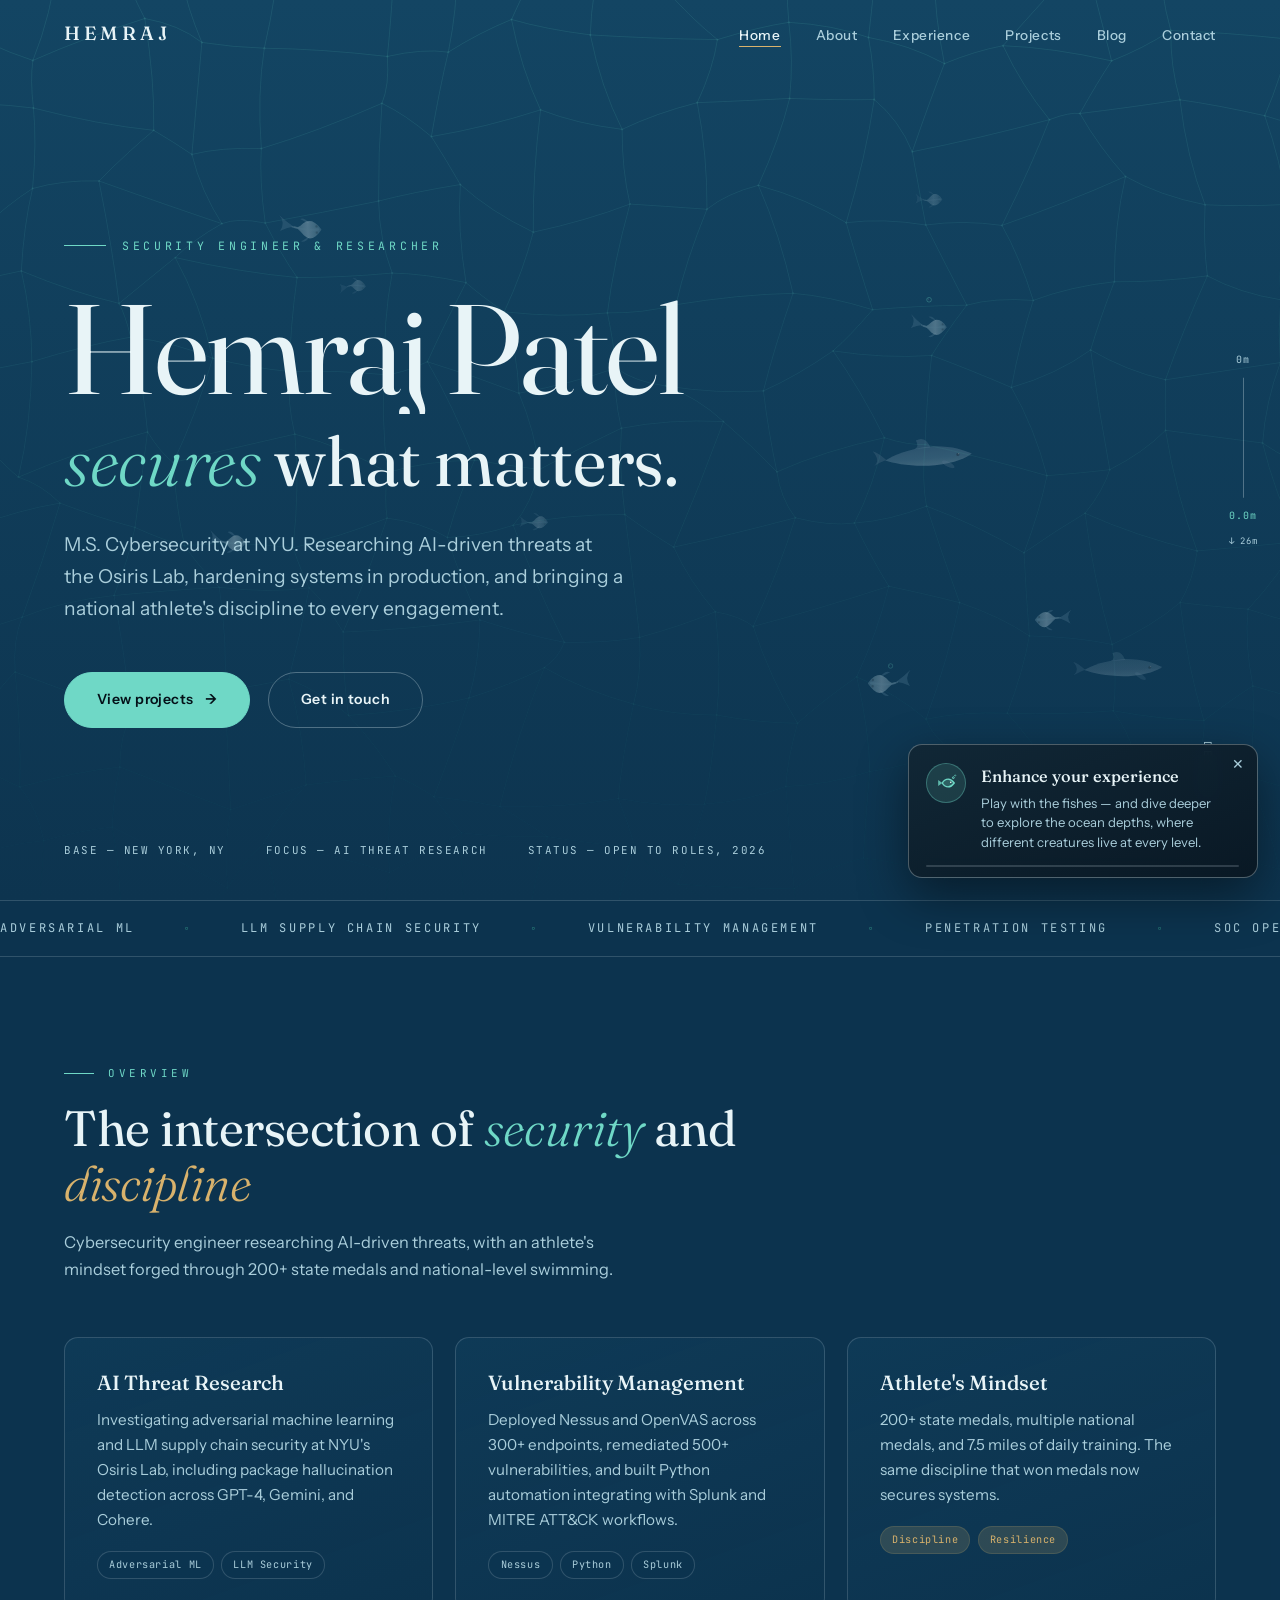
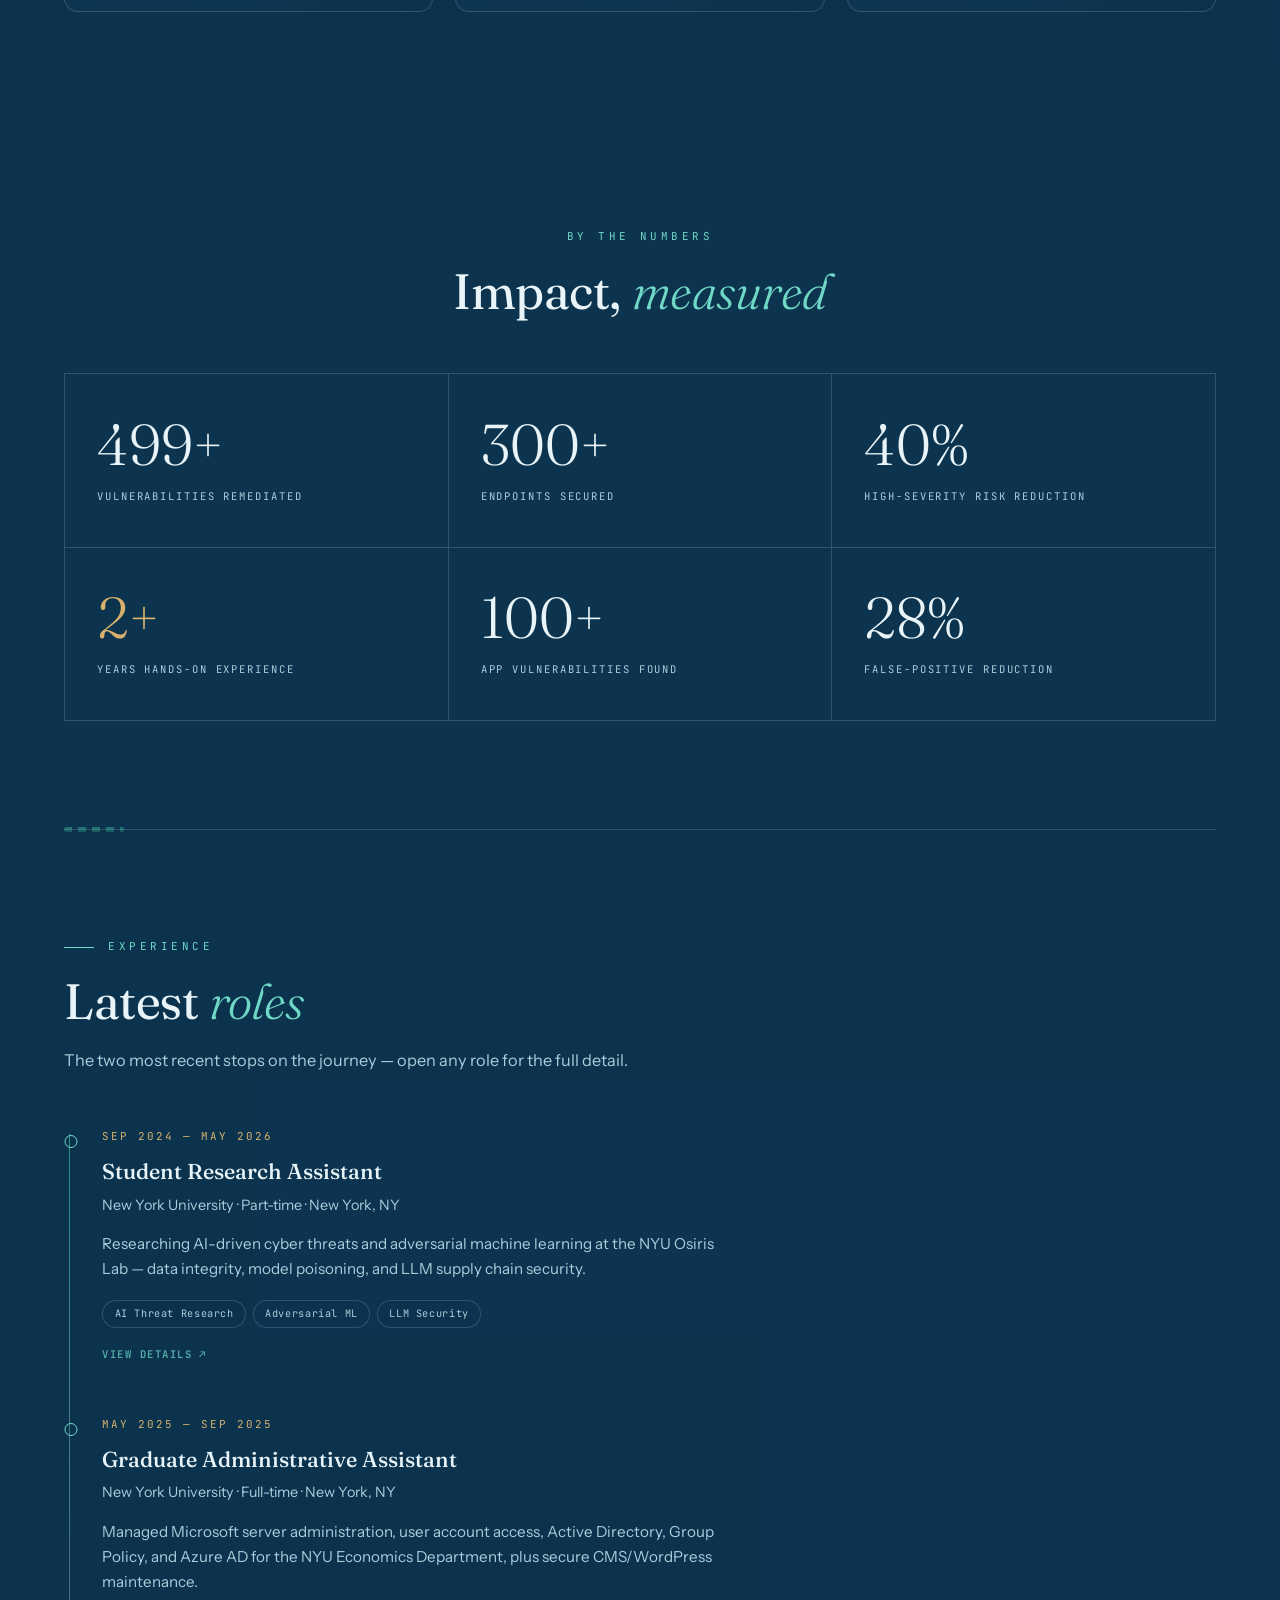
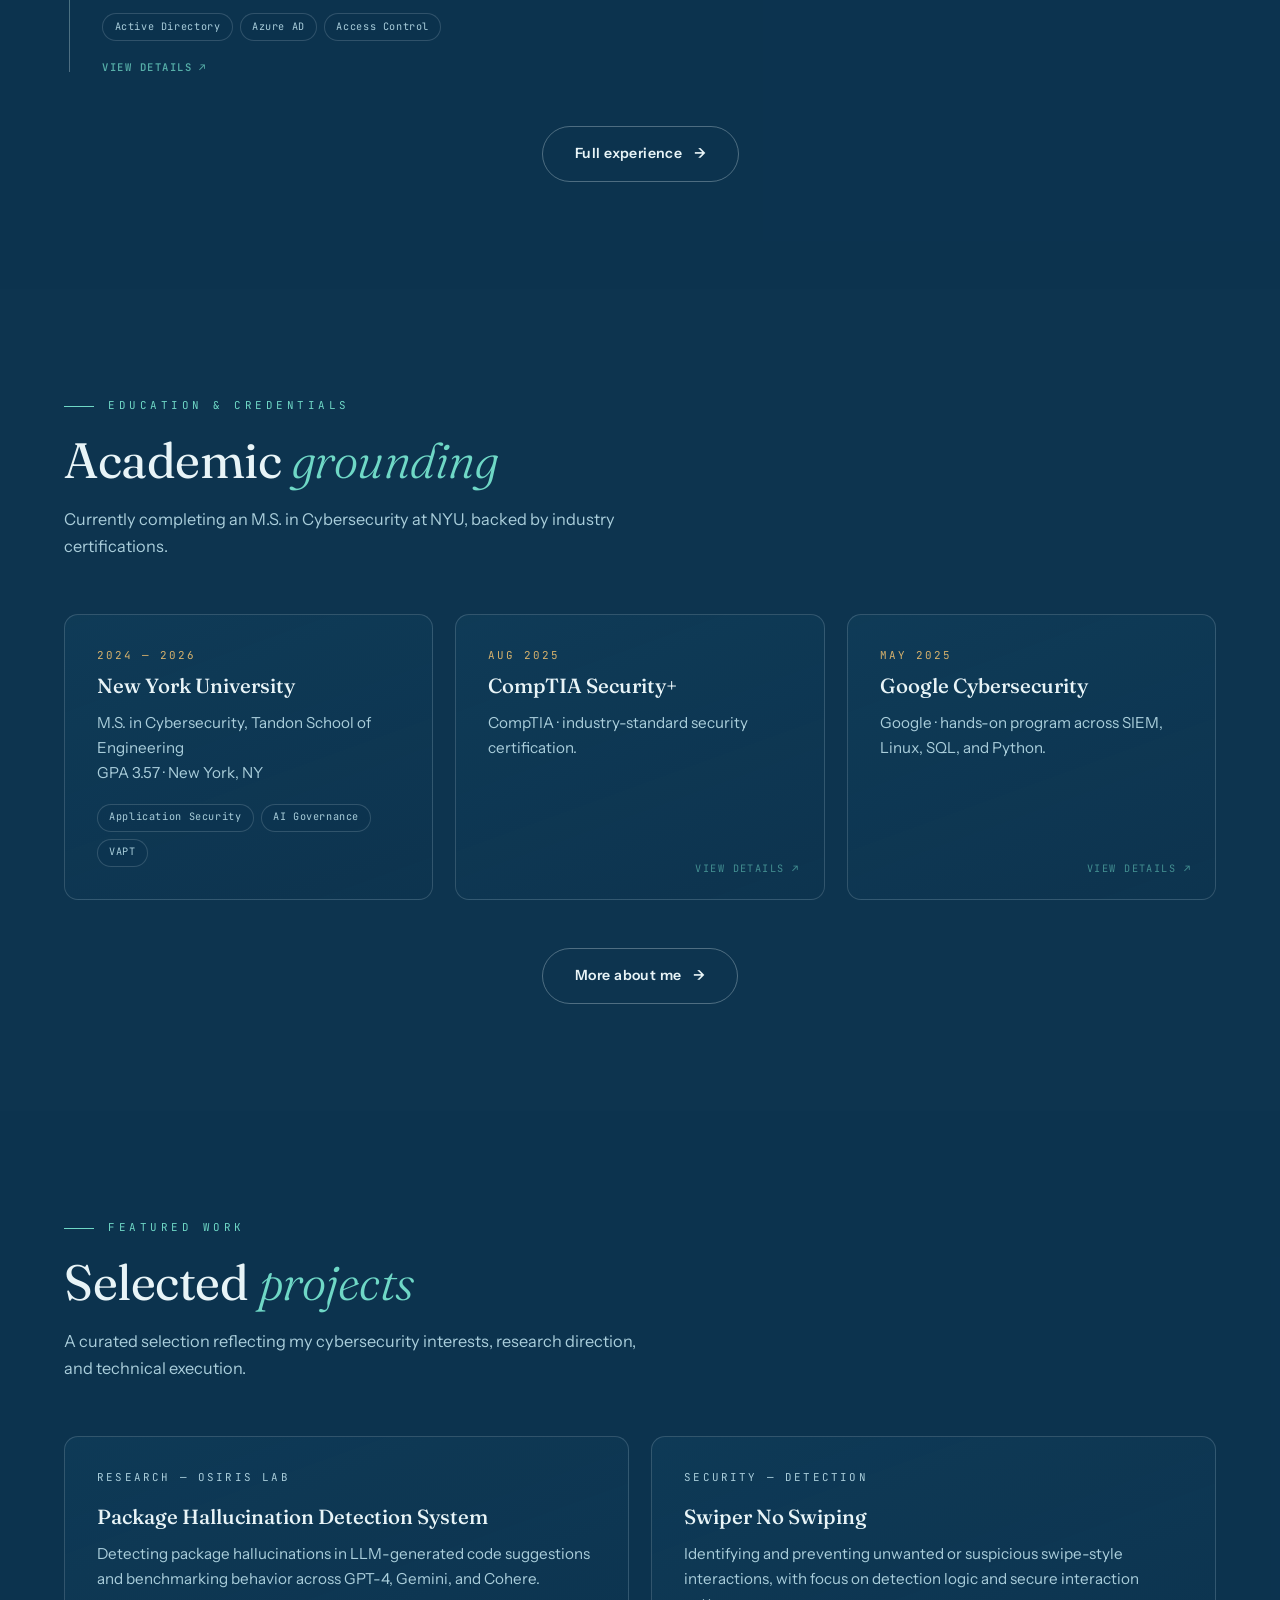
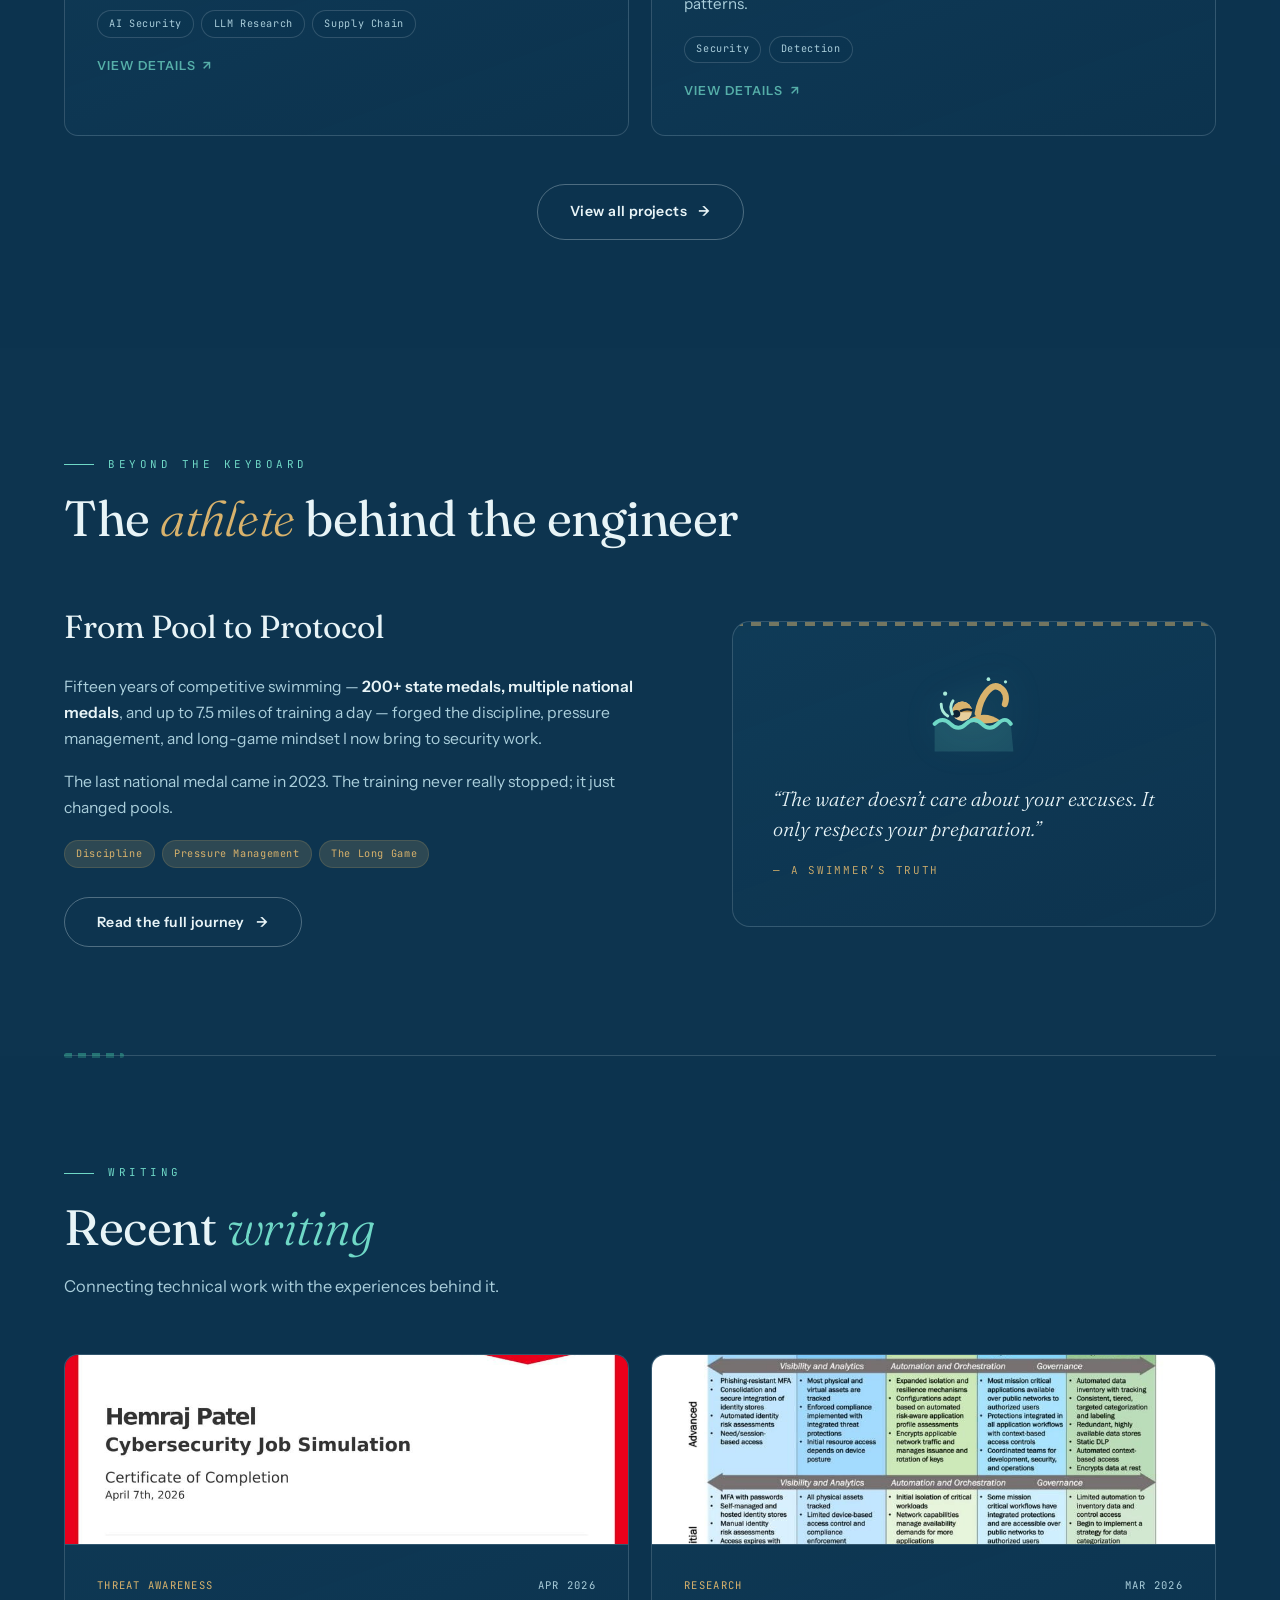
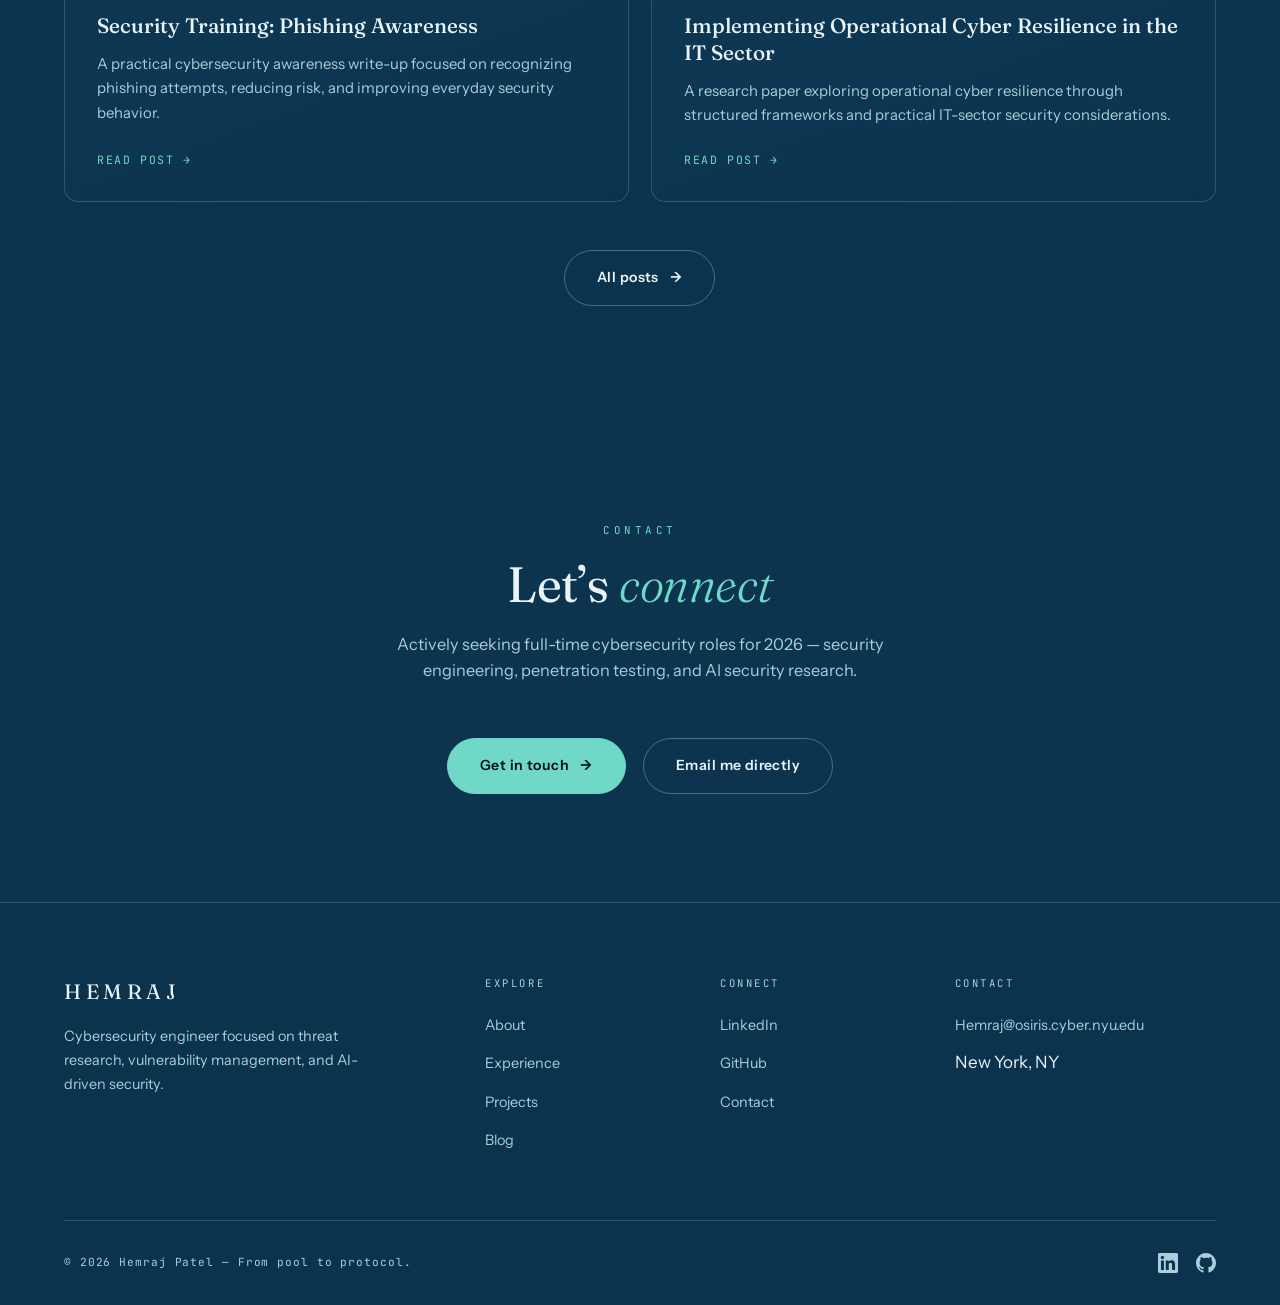
==== commit 50a867ec: "Media folder (resume, papers, blog images); full blog posts in pop-ups with cover images; fix Send b" ====
--- a/index.html
+++ b/index.html
@@ -311,6 +311,7 @@
     </div>
     <div class="grid-2 stagger-children">
       <article class="blog-card reveal" data-modal="blog-phishing">
+        <div class="blog-card-media"><img src="media/blog/phishing-awareness.jpg" alt="Phishing awareness training" loading="lazy"></div>
         <div class="blog-card-content">
           <div class="blog-card-meta">
             <span>Threat Awareness</span>
@@ -322,6 +323,7 @@
         </div>
       </article>
       <article class="blog-card reveal" data-modal="blog-resilience">
+        <div class="blog-card-media"><img src="media/blog/cyber-resilience.jpg" alt="Operational cyber resilience research" loading="lazy"></div>
         <div class="blog-card-content">
           <div class="blog-card-meta">
             <span>Research</span>
--- a/css/style.css
+++ b/css/style.css
@@ -418,6 +418,9 @@
 .btn-outline:hover { border-color: var(--aqua); color: var(--aqua); }
 .btn .arrow { transition: transform 0.35s var(--ease-out); }
 .btn:hover .arrow { transform: translateX(4px); }
+/* Submit buttons stay put and grow slightly on hover
+   (they are excluded from the magnetic pull in main.js) */
+button.btn[type="submit"]:hover { transform: scale(1.02); }
 
 /* ============ SECTIONS ============ */
 .section {
@@ -965,10 +968,8 @@
    clickable cards that don't carry a .card-more span in the HTML. */
 .card[data-modal],
 .blog-card[data-modal] { position: relative; }
-.card[data-modal]:not(:has(.card-more)),
-.blog-card[data-modal] { padding-bottom: 3.1rem; }
-.card[data-modal]:not(:has(.card-more))::after,
-.blog-card[data-modal]::after {
+.card[data-modal]:not(:has(.card-more)) { padding-bottom: 3.1rem; }
+.card[data-modal]:not(:has(.card-more))::after {
   content: 'View details \2197';
   position: absolute;
   right: 1.5rem; bottom: 1.3rem;
@@ -984,13 +985,23 @@
   z-index: 2;
 }
 .card[data-modal]:not(:has(.card-more)):hover::after,
-.card[data-modal]:not(:has(.card-more)):focus-visible::after,
-.blog-card[data-modal]:hover::after,
-.blog-card[data-modal]:focus-visible::after {
+.card[data-modal]:not(:has(.card-more)):focus-visible::after {
   opacity: 1; transform: translateX(-3px);
 }
-.blog-card[data-modal] .blog-card-content { padding-bottom: 0.4rem; }
 .blog-card[data-modal] .blog-card-link { pointer-events: none; } /* the card itself opens the pop-up */
+
+/* Blog cover images — shown on the card and again inside the pop-up */
+.blog-card-media {
+  height: 190px;
+  overflow: hidden;
+  border-bottom: 1px solid var(--hairline);
+}
+.blog-card-media img {
+  width: 100%; height: 100%;
+  object-fit: cover;
+  transition: transform 0.6s var(--ease-out);
+}
+.blog-card:hover .blog-card-media img { transform: scale(1.05); }
 /* Timeline entries: an always-visible "View details" chip so visitors
    know each role opens into a full pop-up */
 .timeline-item[data-modal] .card-more {
--- a/css/ui.css
+++ b/css/ui.css
@@ -213,6 +213,18 @@
   margin-bottom: 1.6rem;
 }
 
+/* cover image inside the pop-up (blogs, projects, …) */
+.modal-media {
+  margin: 0 0 1.5rem;
+  border-radius: 12px;
+  overflow: hidden;
+  border: 1px solid var(--ui-border);
+}
+.modal-media img {
+  width: 100%;
+  display: block;
+}
+
 .modal-body h4 {
   font-size: 0.8rem;
   font-weight: 700;
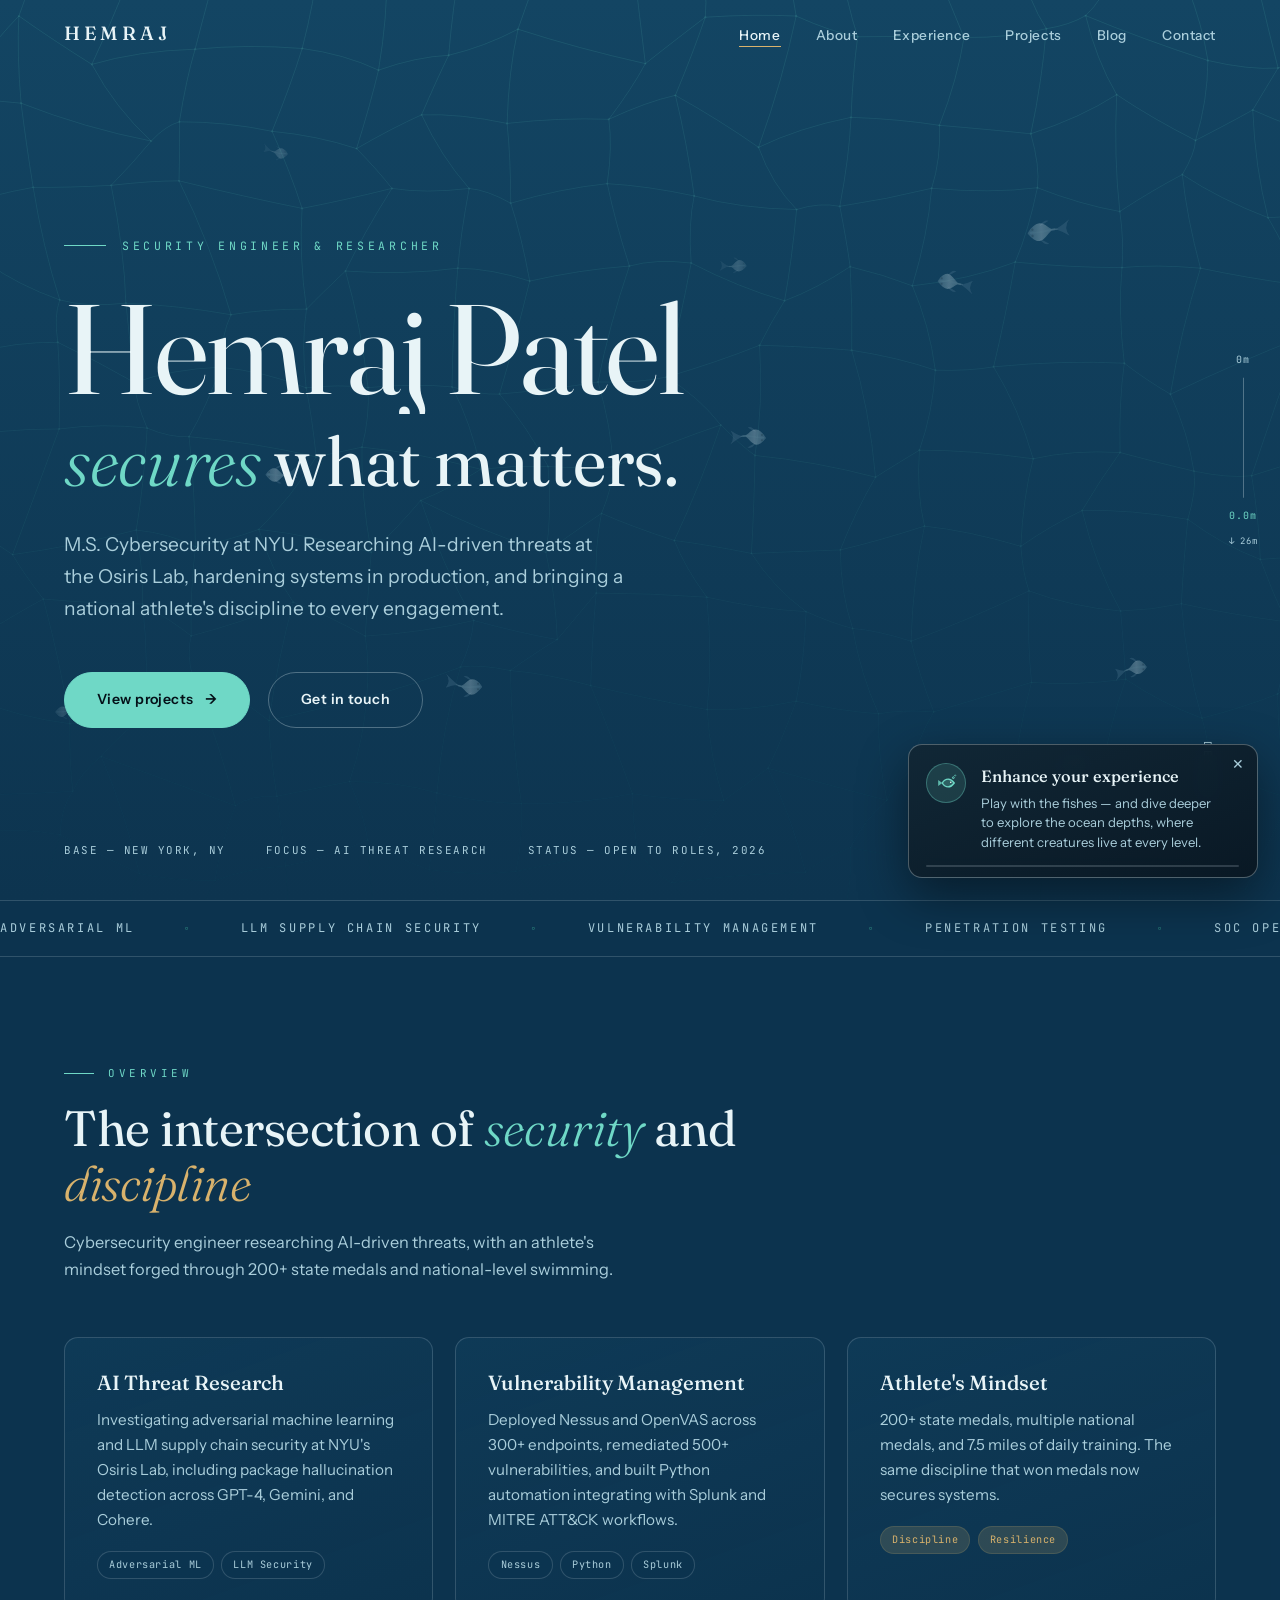
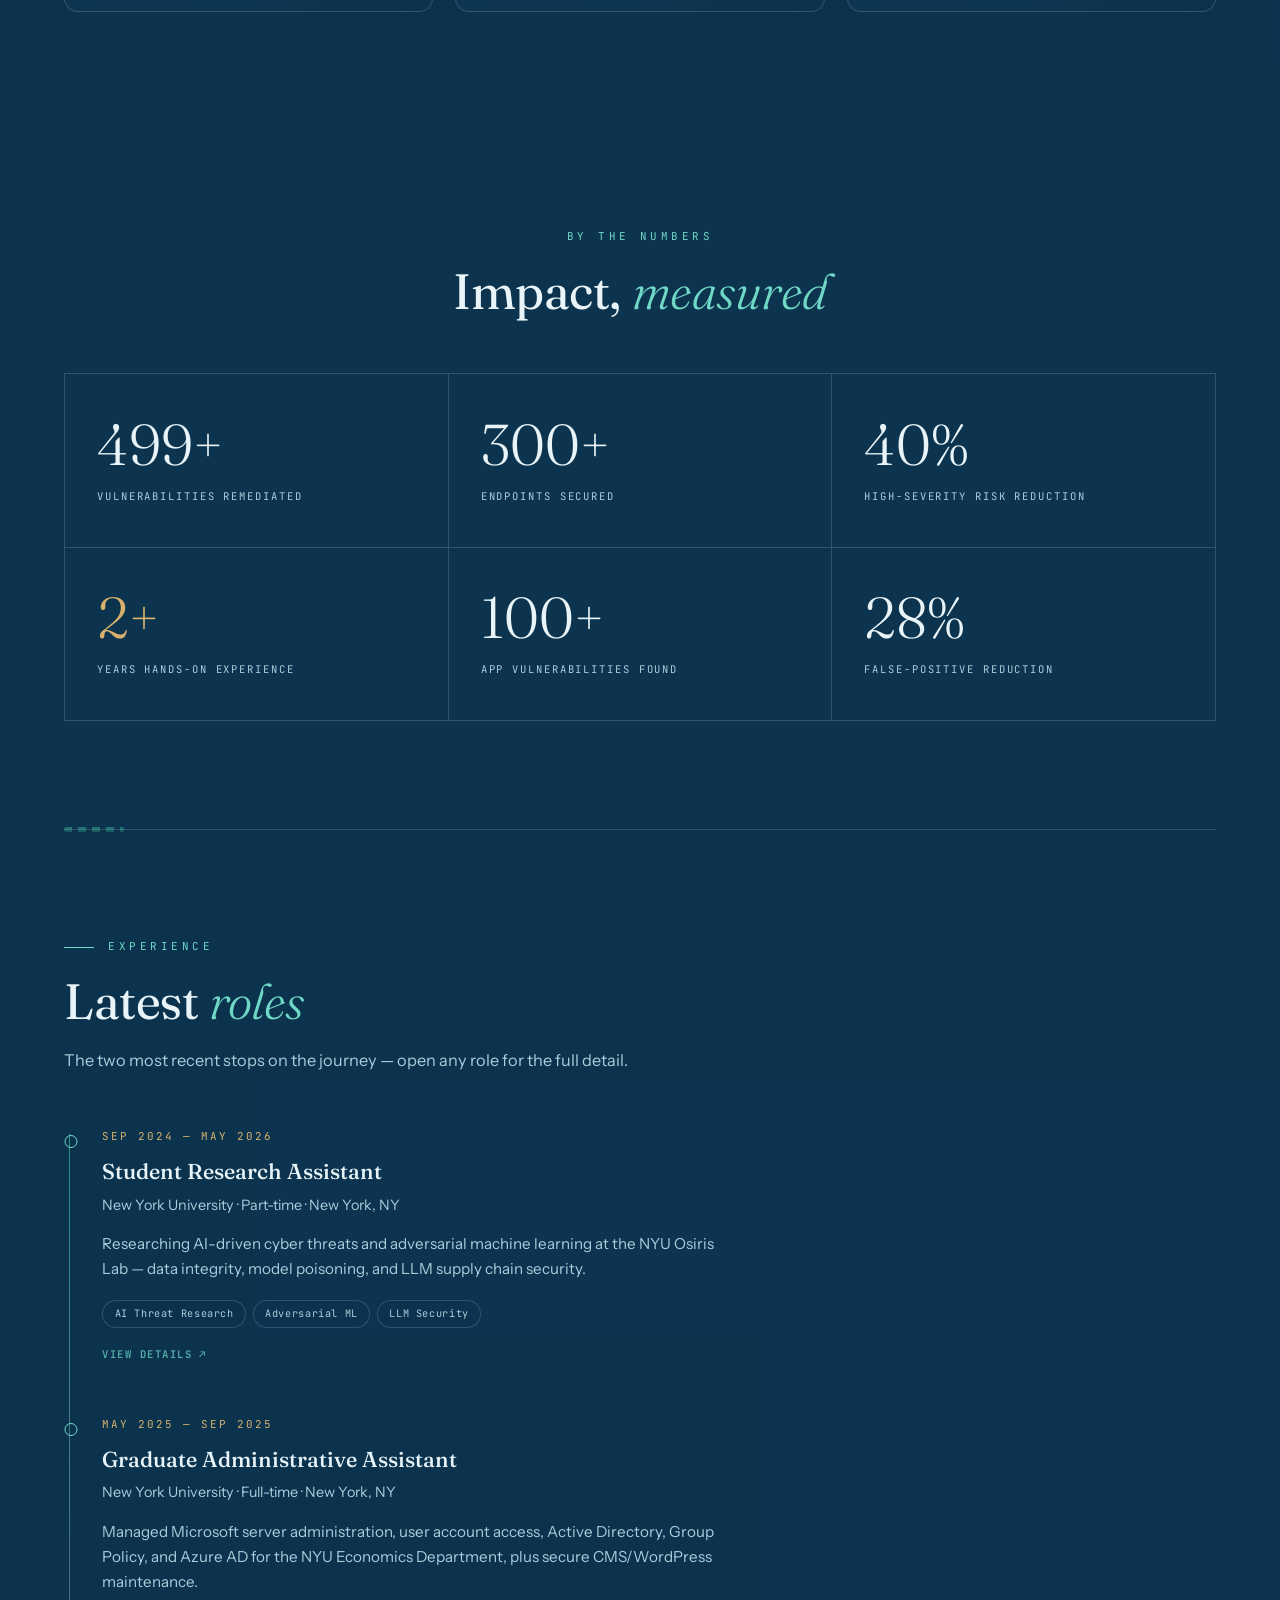
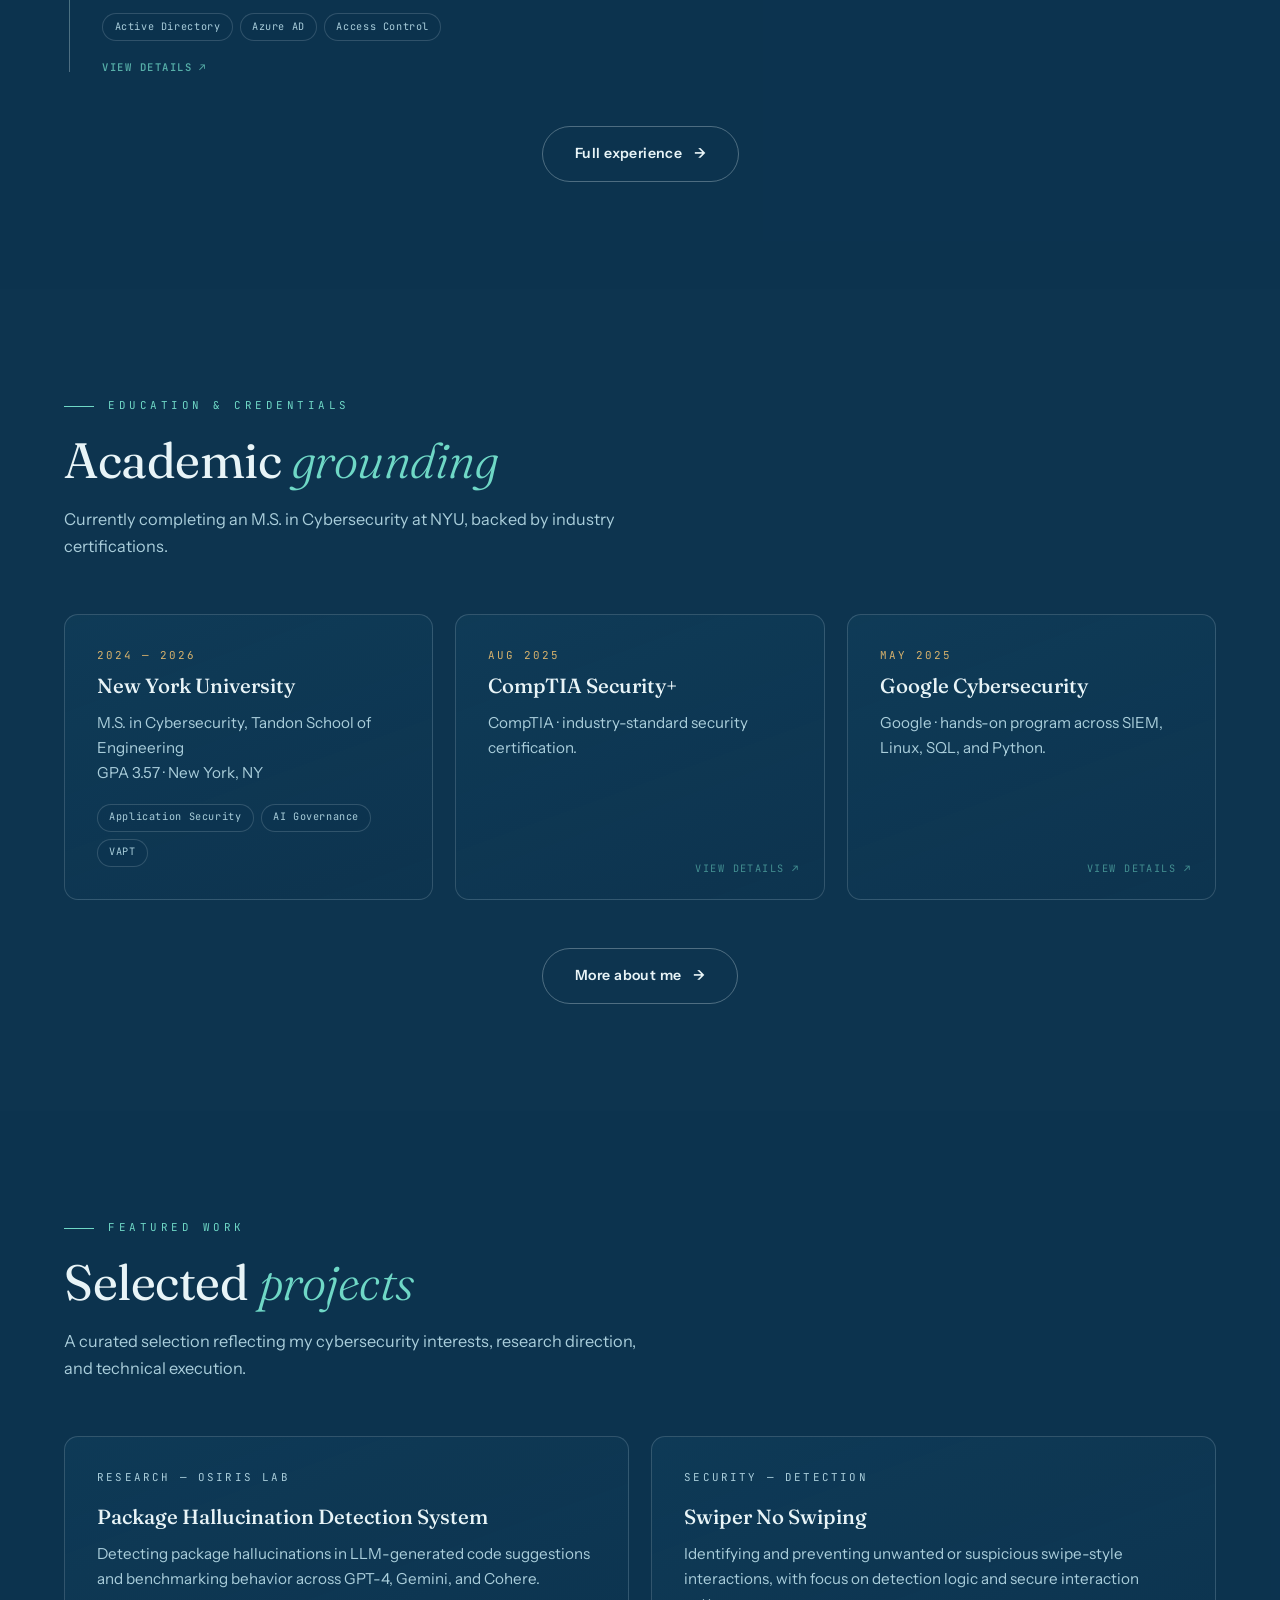
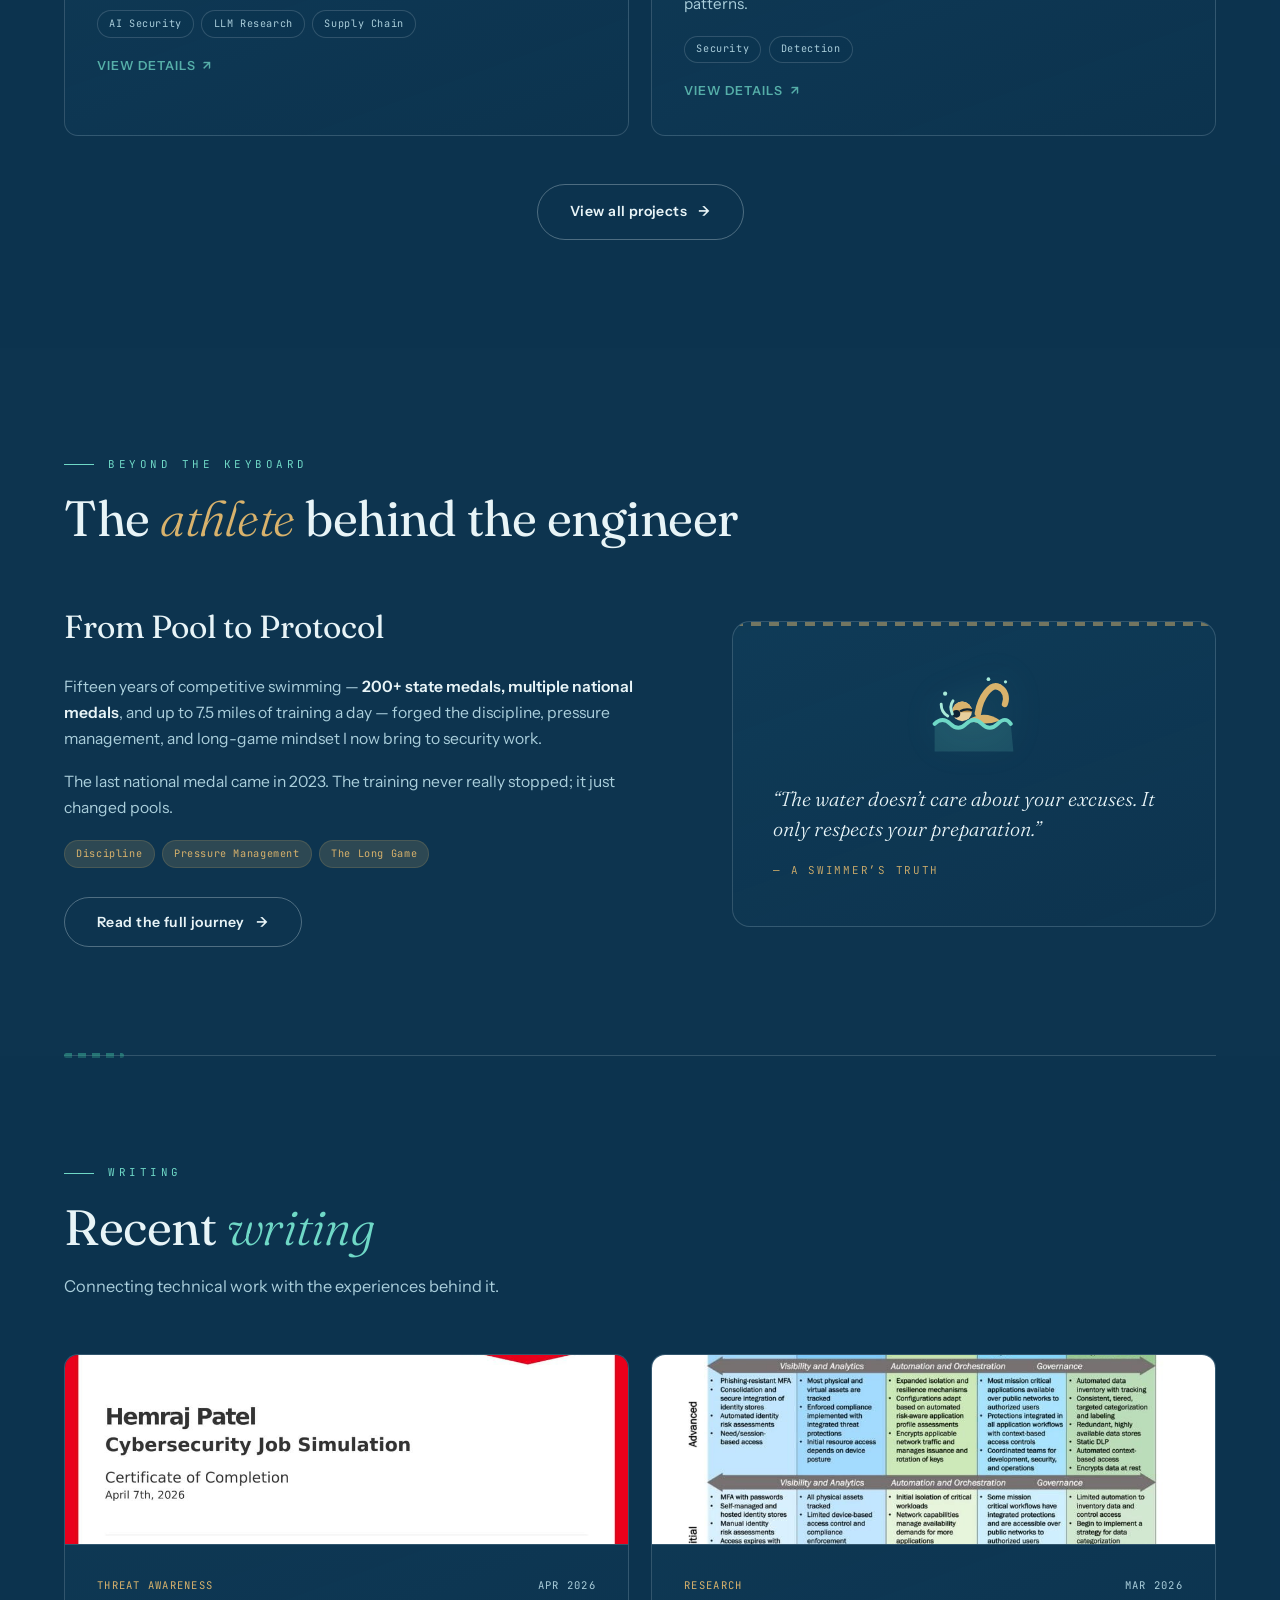
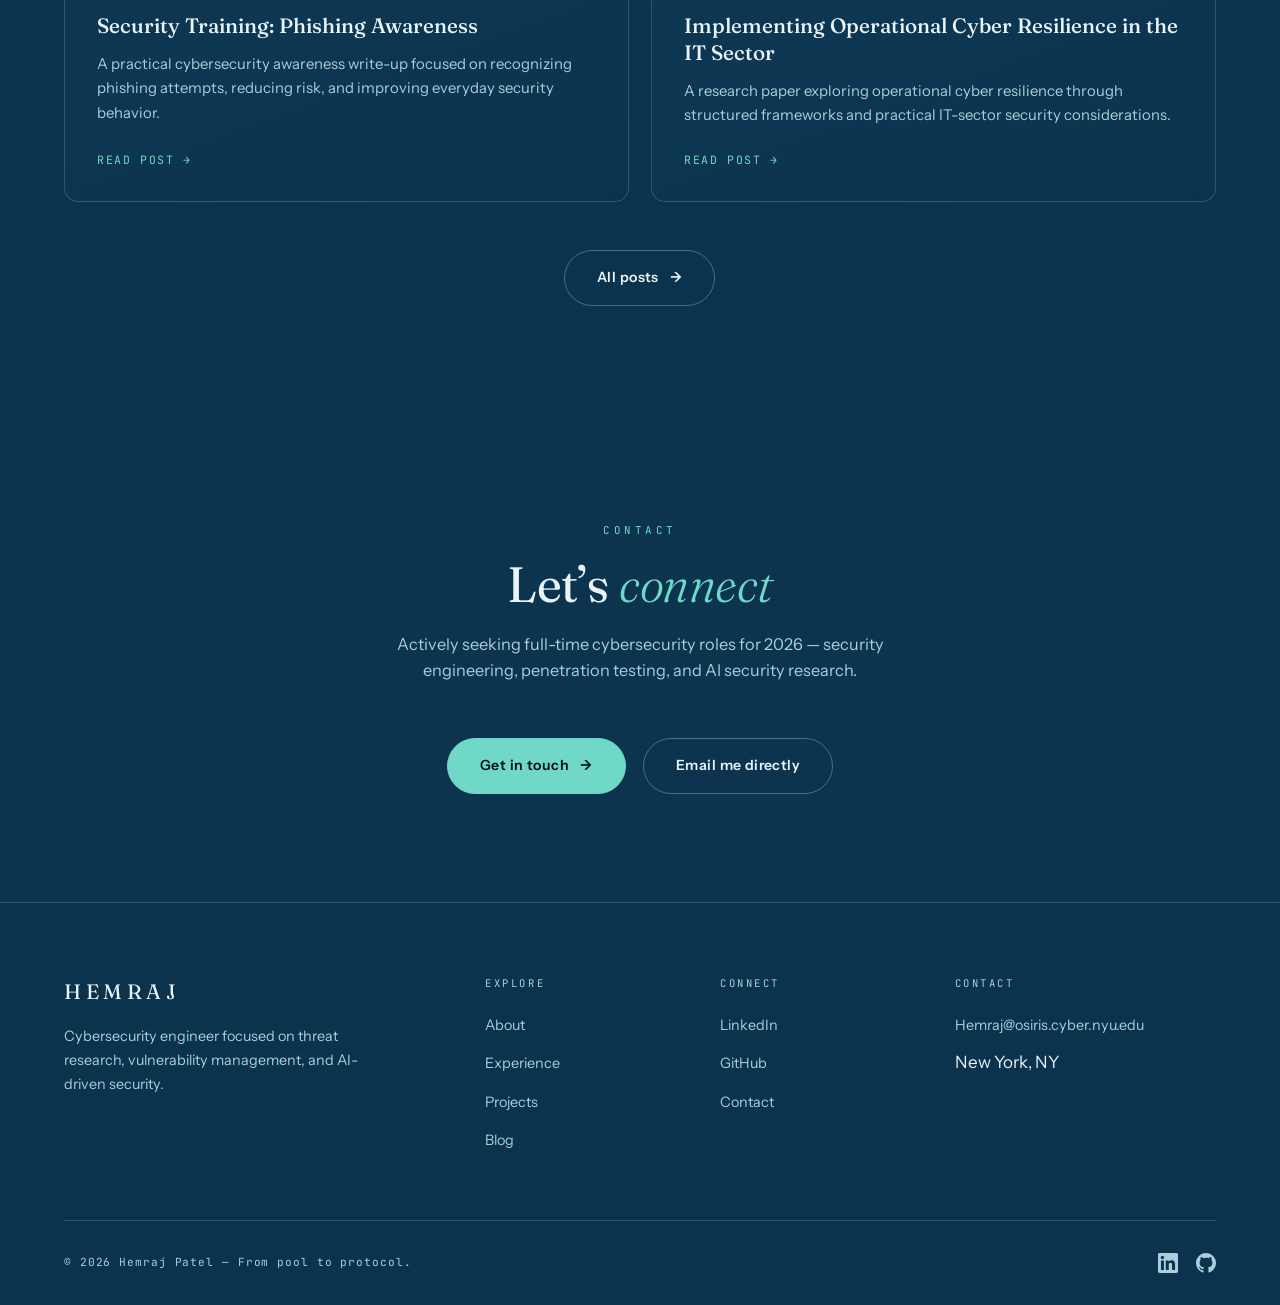
==== commit e407dc21: "Complete experience bullets from old site in pop-ups; full LeetCode bootcamp summary; footer GitHub " ====
--- a/index.html
+++ b/index.html
@@ -371,7 +371,7 @@
         <div class="footer-heading">Connect</div>
         <ul class="footer-links">
           <li><a href="https://www.linkedin.com/in/hemraj-patel/" target="_blank" rel="noopener">LinkedIn</a></li>
-          <li><a href="https://github.com" target="_blank" rel="noopener">GitHub</a></li>
+          <li><a href="https://github.com/bhuri001" target="_blank" rel="noopener">GitHub</a></li>
           <li><a href="contact">Contact</a></li>
         </ul>
       </div>
@@ -389,7 +389,7 @@
         <a href="https://www.linkedin.com/in/hemraj-patel/" target="_blank" rel="noopener" aria-label="LinkedIn">
           <svg width="20" height="20" fill="currentColor" viewBox="0 0 24 24"><path d="M20.447 20.452h-3.554v-5.569c0-1.328-.027-3.037-1.852-3.037-1.853 0-2.136 1.445-2.136 2.939v5.667H9.351V9h3.414v1.561h.046c.477-.9 1.637-1.85 3.37-1.85 3.601 0 4.267 2.37 4.267 5.455v6.286zM5.337 7.433a2.062 2.062 0 01-2.063-2.065 2.064 2.064 0 112.063 2.065zm1.782 13.019H3.555V9h3.564v11.452zM22.225 0H1.771C.792 0 0 .774 0 1.729v20.542C0 23.227.792 24 1.771 24h20.451C23.2 24 24 23.227 24 22.271V1.729C24 .774 23.2 0 22.222 0h.003z"/></svg>
         </a>
-        <a href="https://github.com" target="_blank" rel="noopener" aria-label="GitHub">
+        <a href="https://github.com/bhuri001" target="_blank" rel="noopener" aria-label="GitHub">
           <svg width="20" height="20" fill="currentColor" viewBox="0 0 24 24"><path d="M12 0C5.374 0 0 5.373 0 12c0 5.302 3.438 9.8 8.207 11.387.599.111.793-.261.793-.577v-2.234c-3.338.726-4.033-1.416-4.033-1.416-.546-1.387-1.333-1.756-1.333-1.756-1.089-.745.083-.729.083-.729 1.205.084 1.839 1.237 1.839 1.237 1.07 1.834 2.807 1.304 3.492.997.107-.775.418-1.305.762-1.604-2.665-.305-5.467-1.334-5.467-5.931 0-1.311.469-2.381 1.236-3.221-.124-.303-.535-1.524.117-3.176 0 0 1.008-.322 3.301 1.23A11.509 11.509 0 0112 5.803c1.02.005 2.047.138 3.006.404 2.291-1.552 3.297-1.23 3.297-1.23.653 1.653.242 2.874.118 3.176.77.84 1.235 1.911 1.235 3.221 0 4.609-2.807 5.624-5.479 5.921.43.372.823 1.102.823 2.222v3.293c0 .319.192.694.801.576C20.566 21.797 24 17.3 24 12c0-6.627-5.373-12-12-12z"/></svg>
         </a>
       </div>
--- a/css/ui.css
+++ b/css/ui.css
@@ -225,6 +225,23 @@
   display: block;
 }
 
+/* inline figures inside write-ups, with optional captions */
+.modal-fig {
+  margin: 1.1rem 0 1.3rem;
+}
+.modal-fig img {
+  width: 100%;
+  display: block;
+  border-radius: 10px;
+  border: 1px solid var(--ui-border);
+}
+.modal-fig figcaption {
+  font-size: 0.78rem;
+  color: rgba(220, 238, 234, 0.5);
+  margin-top: 0.5rem;
+  text-align: center;
+}
+
 .modal-body h4 {
   font-size: 0.8rem;
   font-weight: 700;
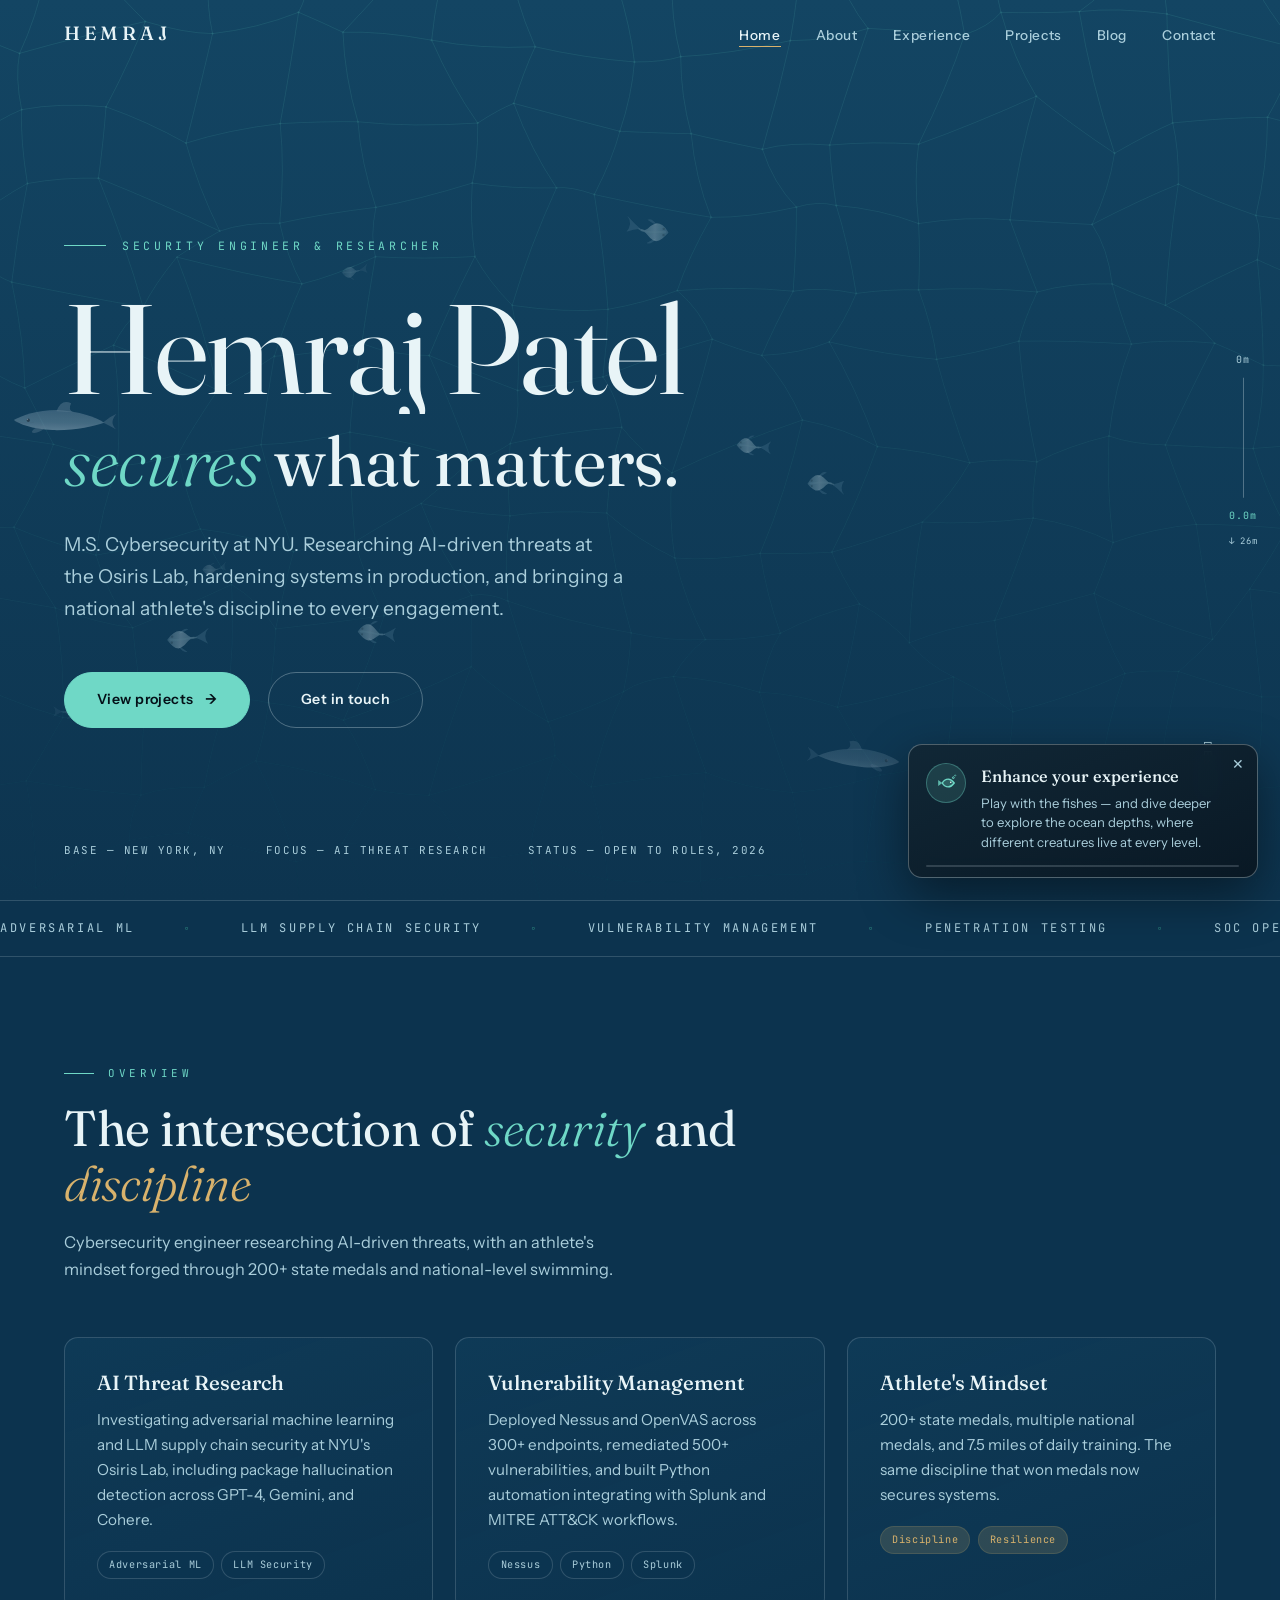
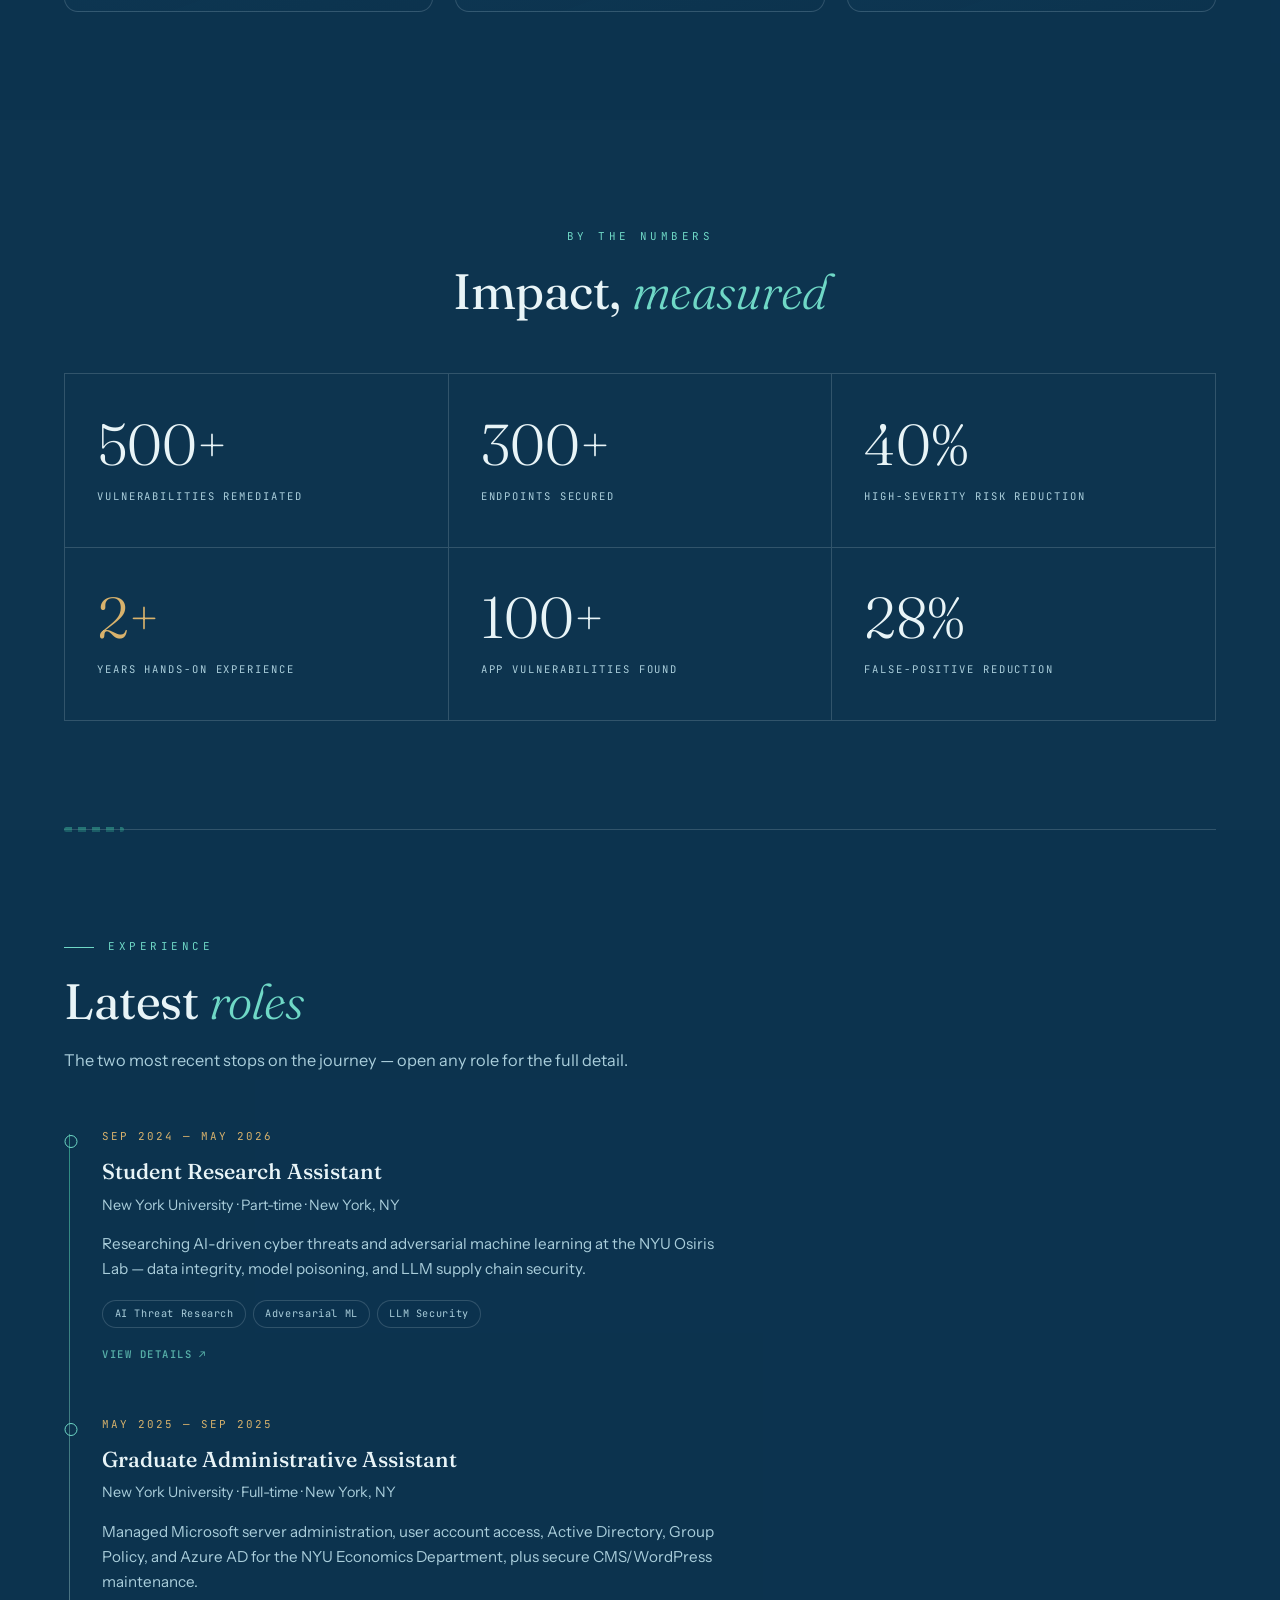
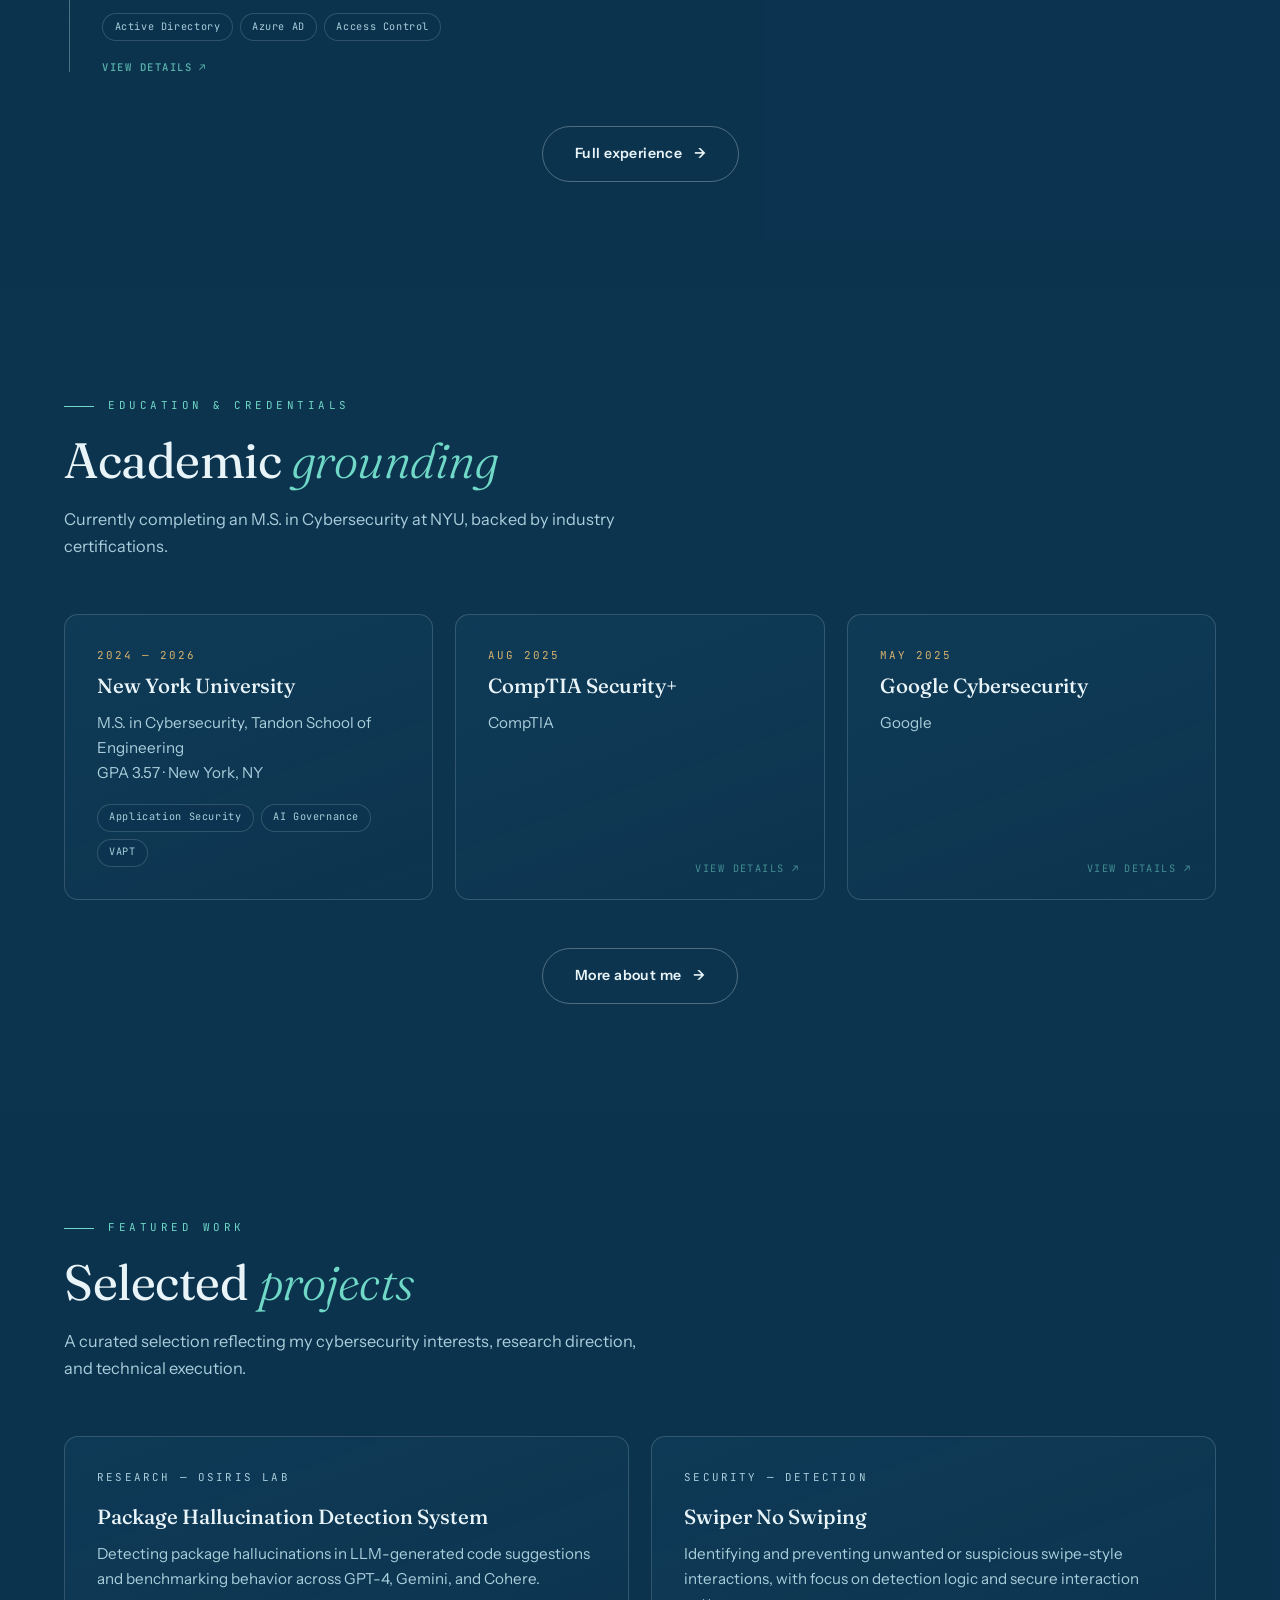
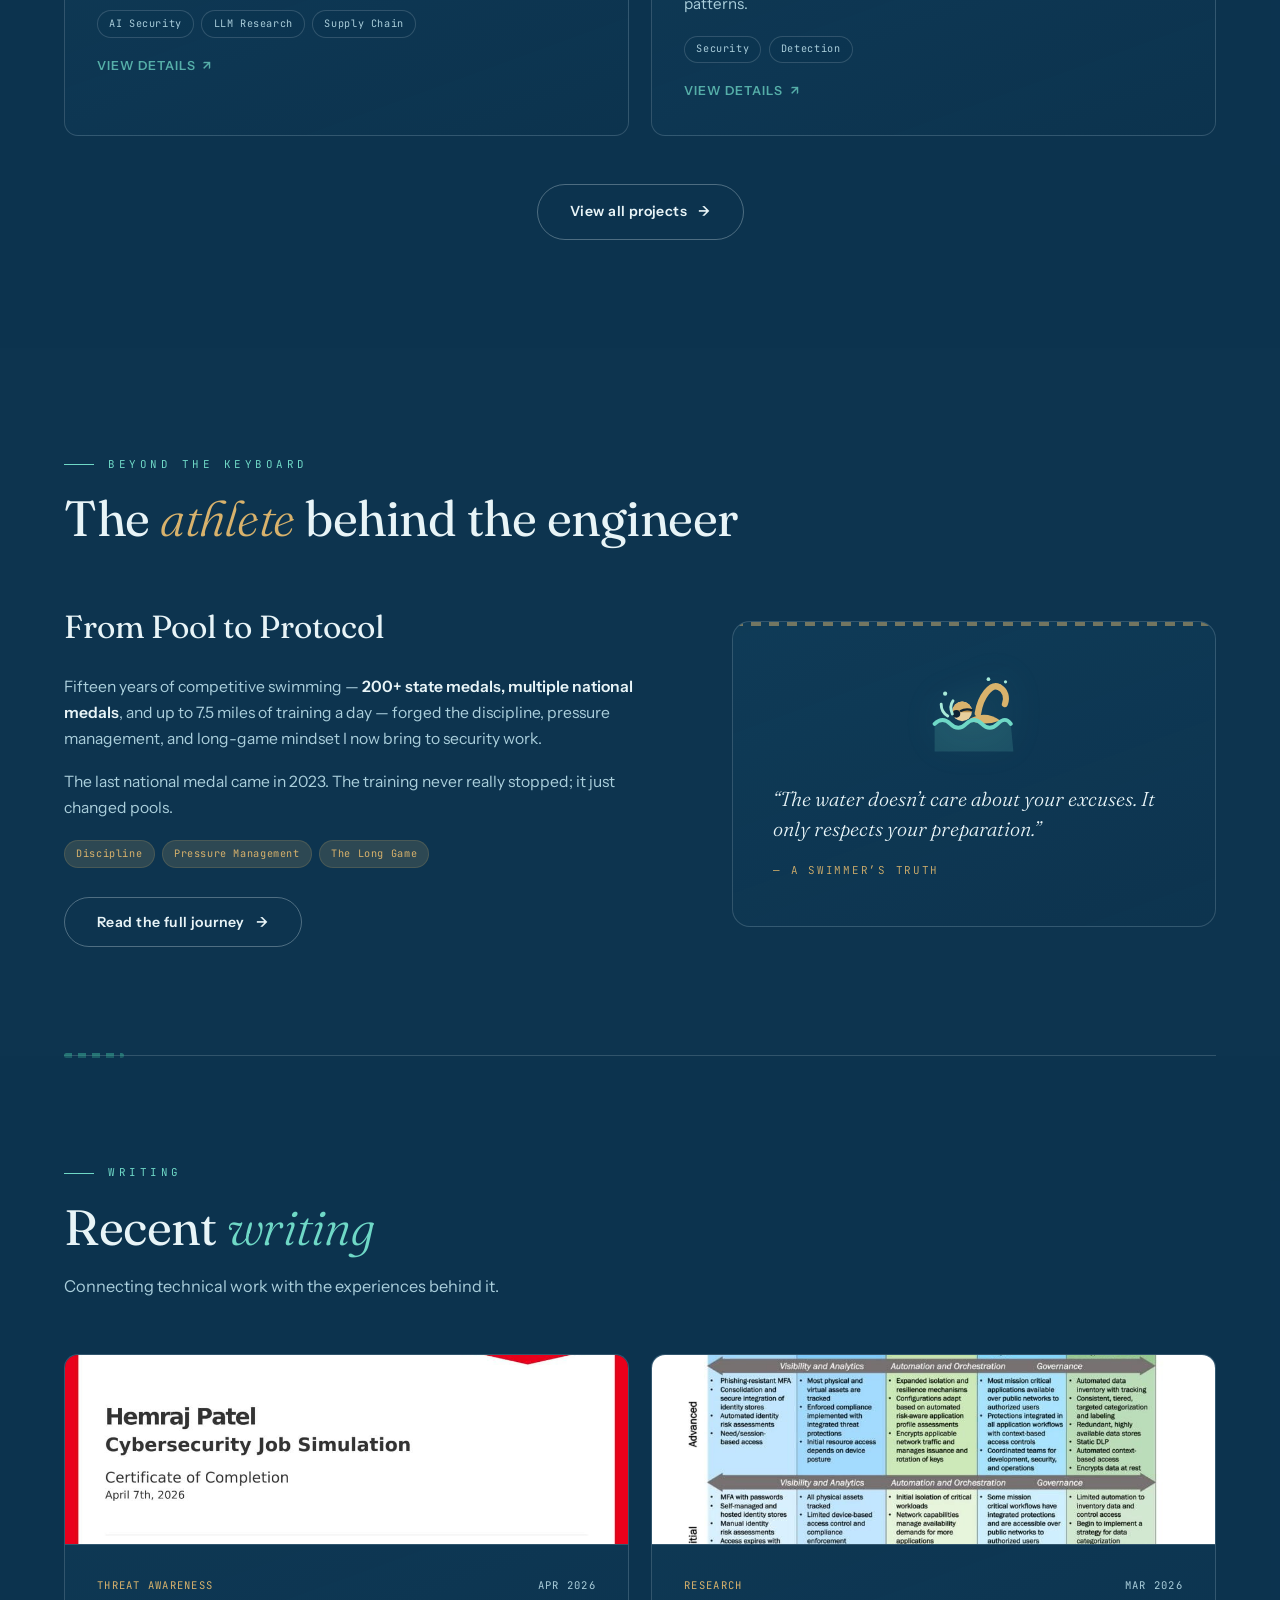
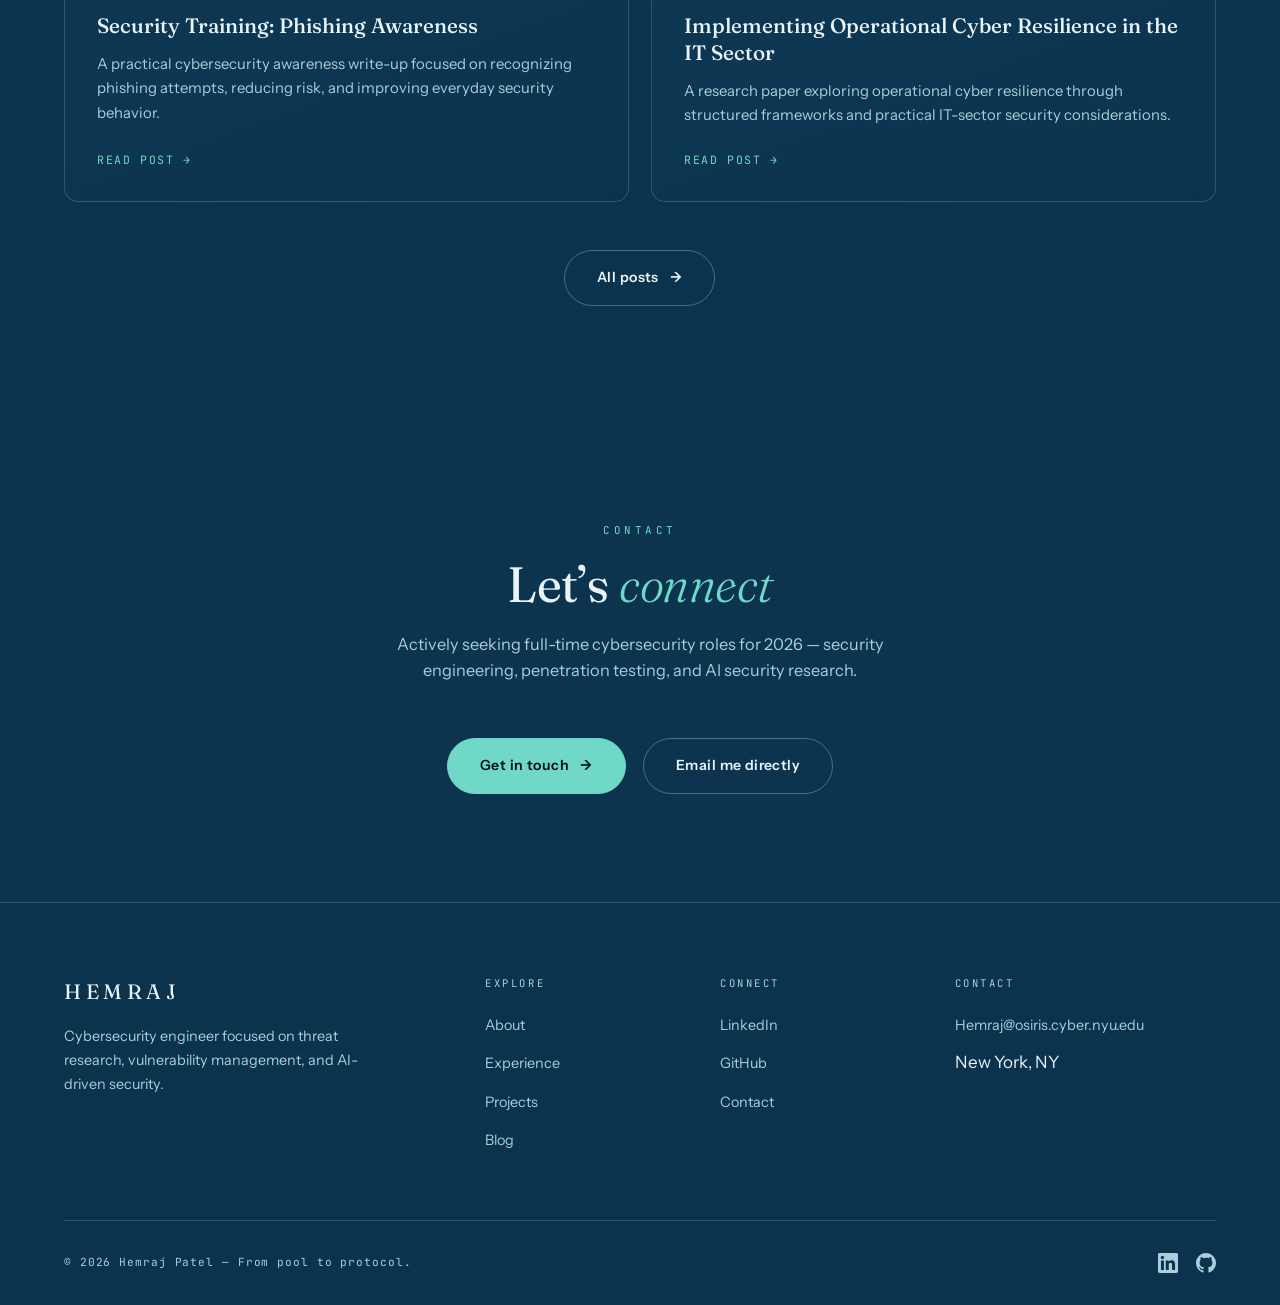
==== commit 931c0b4e: "Home education section: match cert card text to experience page" ====
--- a/index.html
+++ b/index.html
@@ -205,12 +205,12 @@
       <div class="card reveal" data-modal="cert-security-plus">
         <div class="timeline-date">Aug 2025</div>
         <div class="card-title">CompTIA Security+</div>
-        <p class="card-text">CompTIA &middot; industry-standard security certification.</p>
+        <p class="card-text">CompTIA</p>
       </div>
       <div class="card reveal" data-modal="cert-google">
         <div class="timeline-date">May 2025</div>
         <div class="card-title">Google Cybersecurity</div>
-        <p class="card-text">Google &middot; hands-on program across SIEM, Linux, SQL, and Python.</p>
+        <p class="card-text">Google</p>
       </div>
     </div>
     <div class="text-center mt-3 reveal">
--- a/css/style.css
+++ b/css/style.css
@@ -196,10 +196,12 @@
   transition: background 0.4s var(--ease-soft), border-color 0.4s, padding 0.4s;
   border-bottom: 1px solid transparent;
 }
+/* NOTE: no backdrop-filter here — a filter on the navbar would make it
+   the containing block for the fixed mobile menu inside it, pinning the
+   full-screen overlay to the navbar's own box (menu "shifts up" bug).
+   The background is opaque anyway, so the blur was invisible. */
 .navbar.scrolled {
   background: var(--bg-top);
-  backdrop-filter: blur(14px) saturate(1.2);
-  -webkit-backdrop-filter: blur(14px) saturate(1.2);
   border-bottom-color: var(--line);
   padding-top: 0.8rem; padding-bottom: 0.8rem;
 }
@@ -253,7 +255,6 @@
   .nav-links {
     position: fixed; inset: 0;
     background: linear-gradient(to bottom, var(--bg-top), var(--bg-bottom));
-    backdrop-filter: blur(20px);
     flex-direction: column;
     justify-content: center;
     gap: 2rem;
@@ -1072,7 +1073,7 @@
   transform-origin: left;
 }
 .toast.show .toast-bar::after {
-  animation: toastCountdown var(--toast-life, 9s) linear forwards;
+  animation: toastCountdown var(--toast-life, 6s) linear forwards;
 }
 @keyframes toastCountdown { to { transform: scaleX(0); } }
 @media (max-width: 600px) {
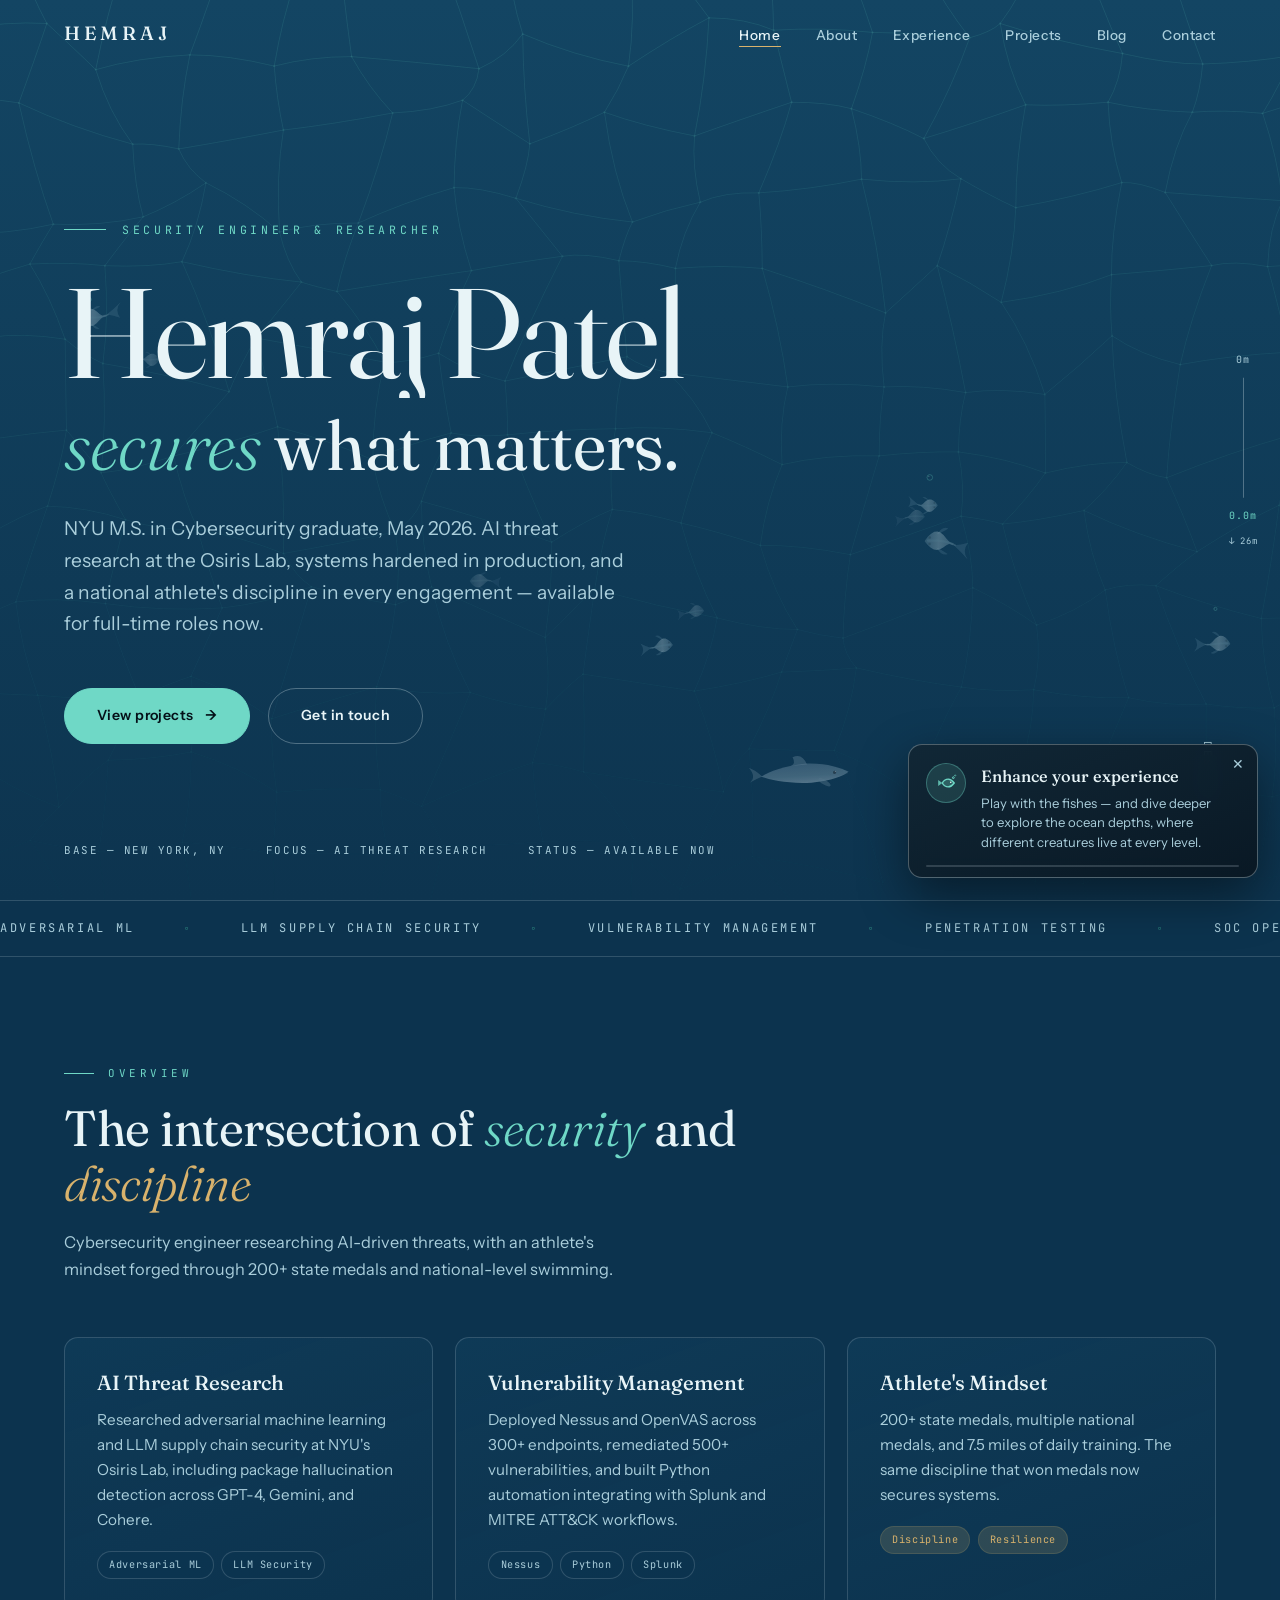
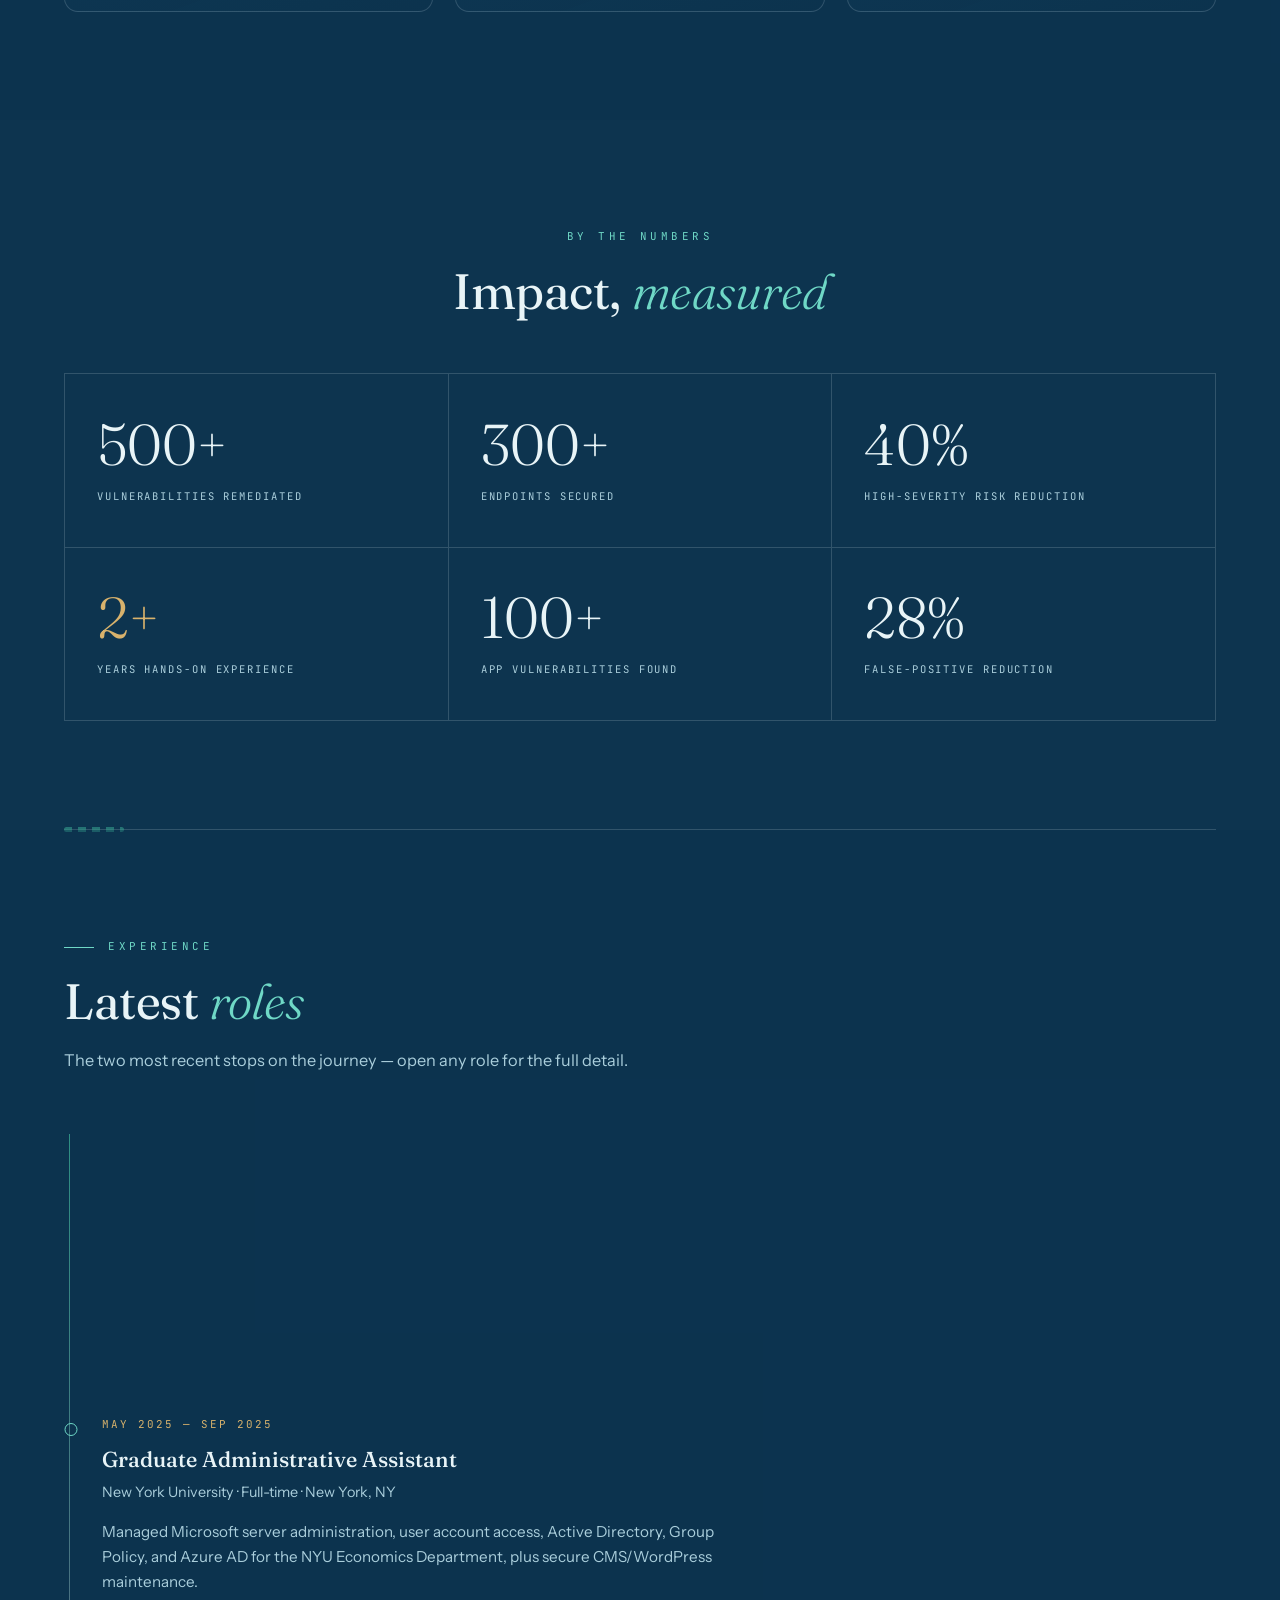
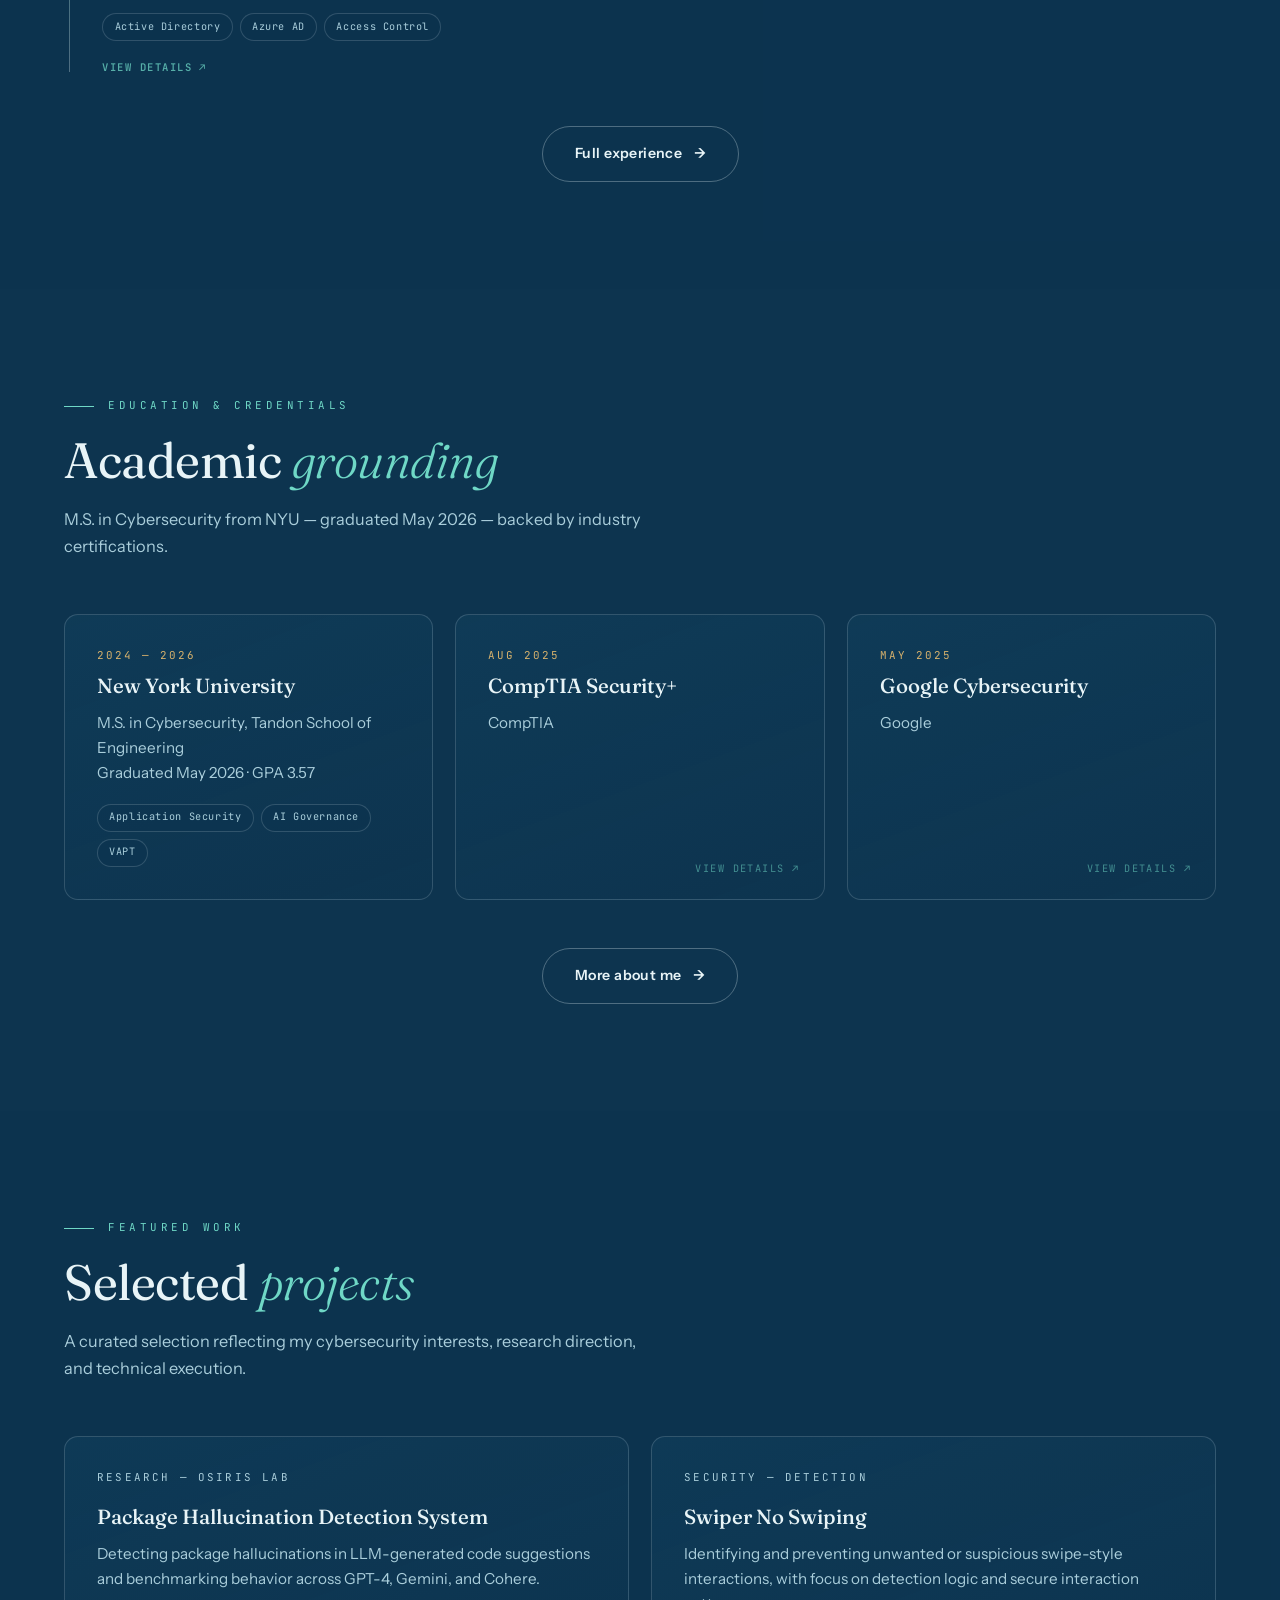
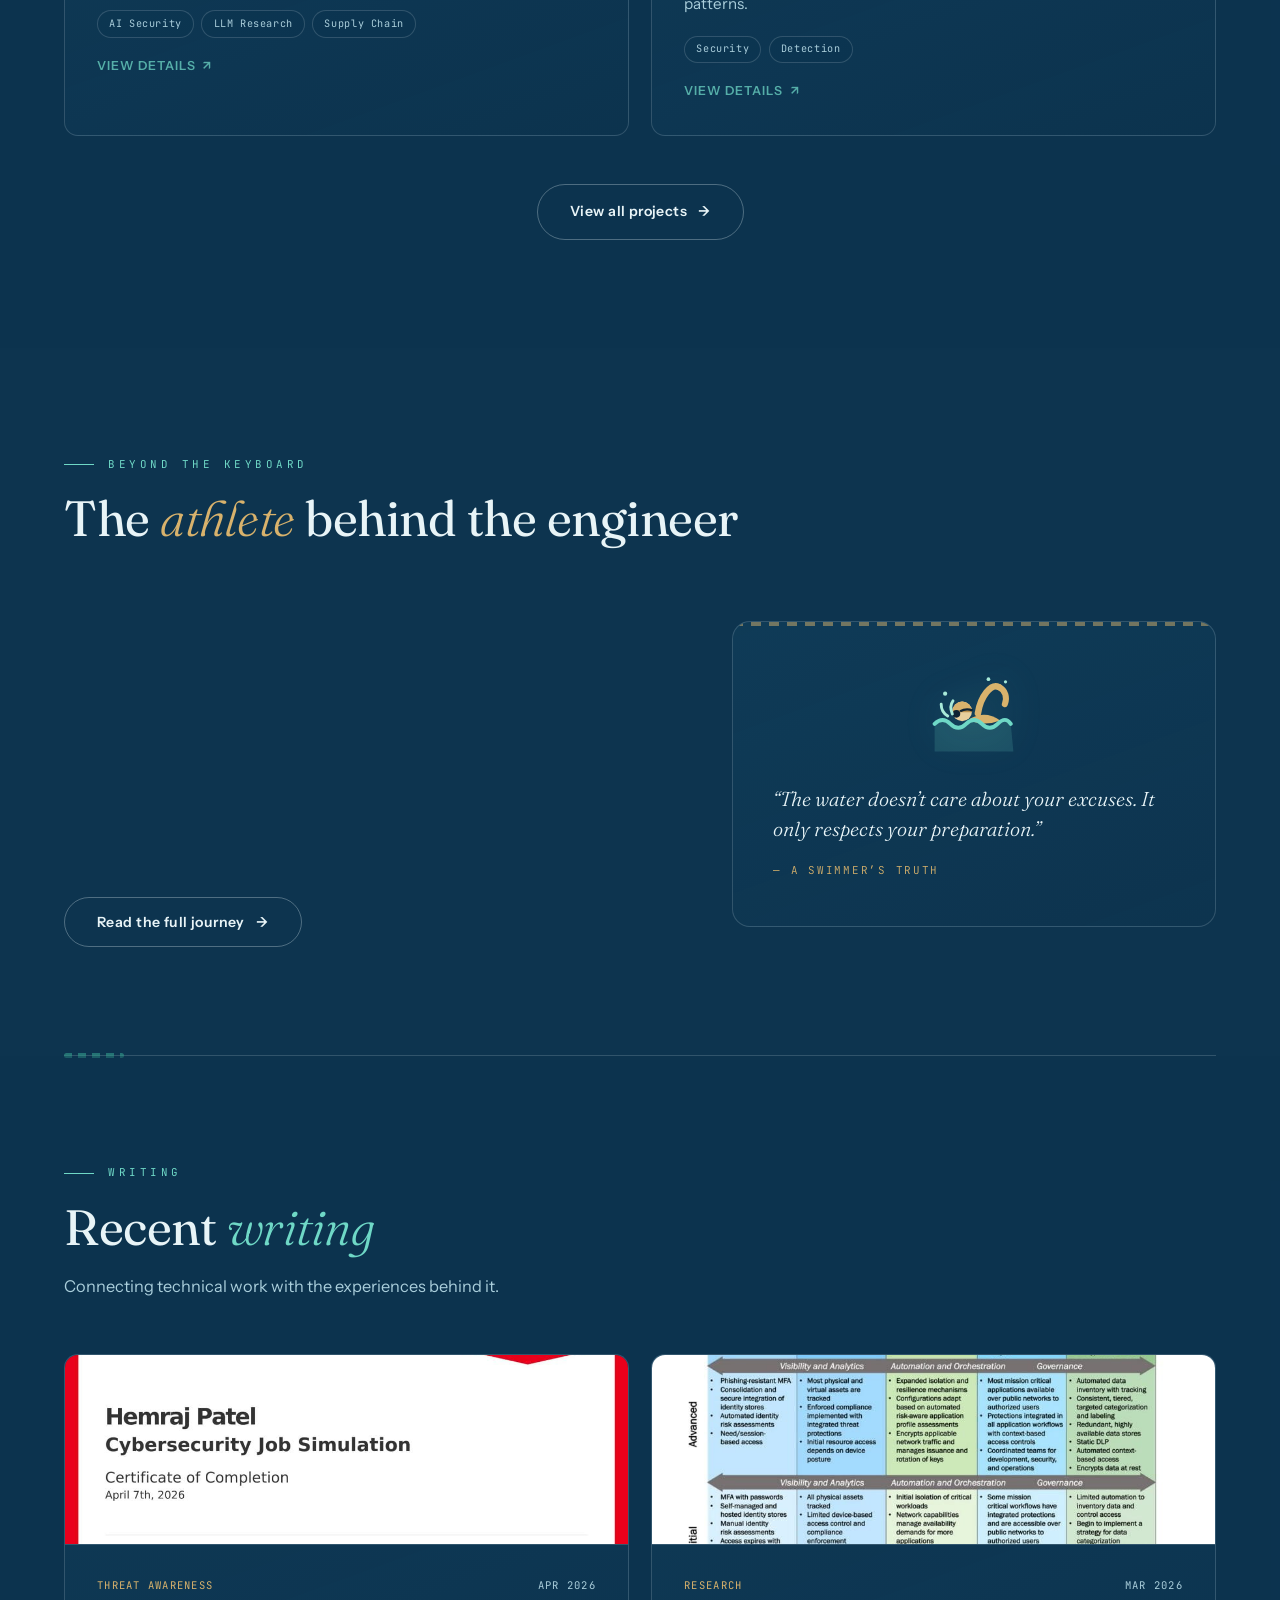
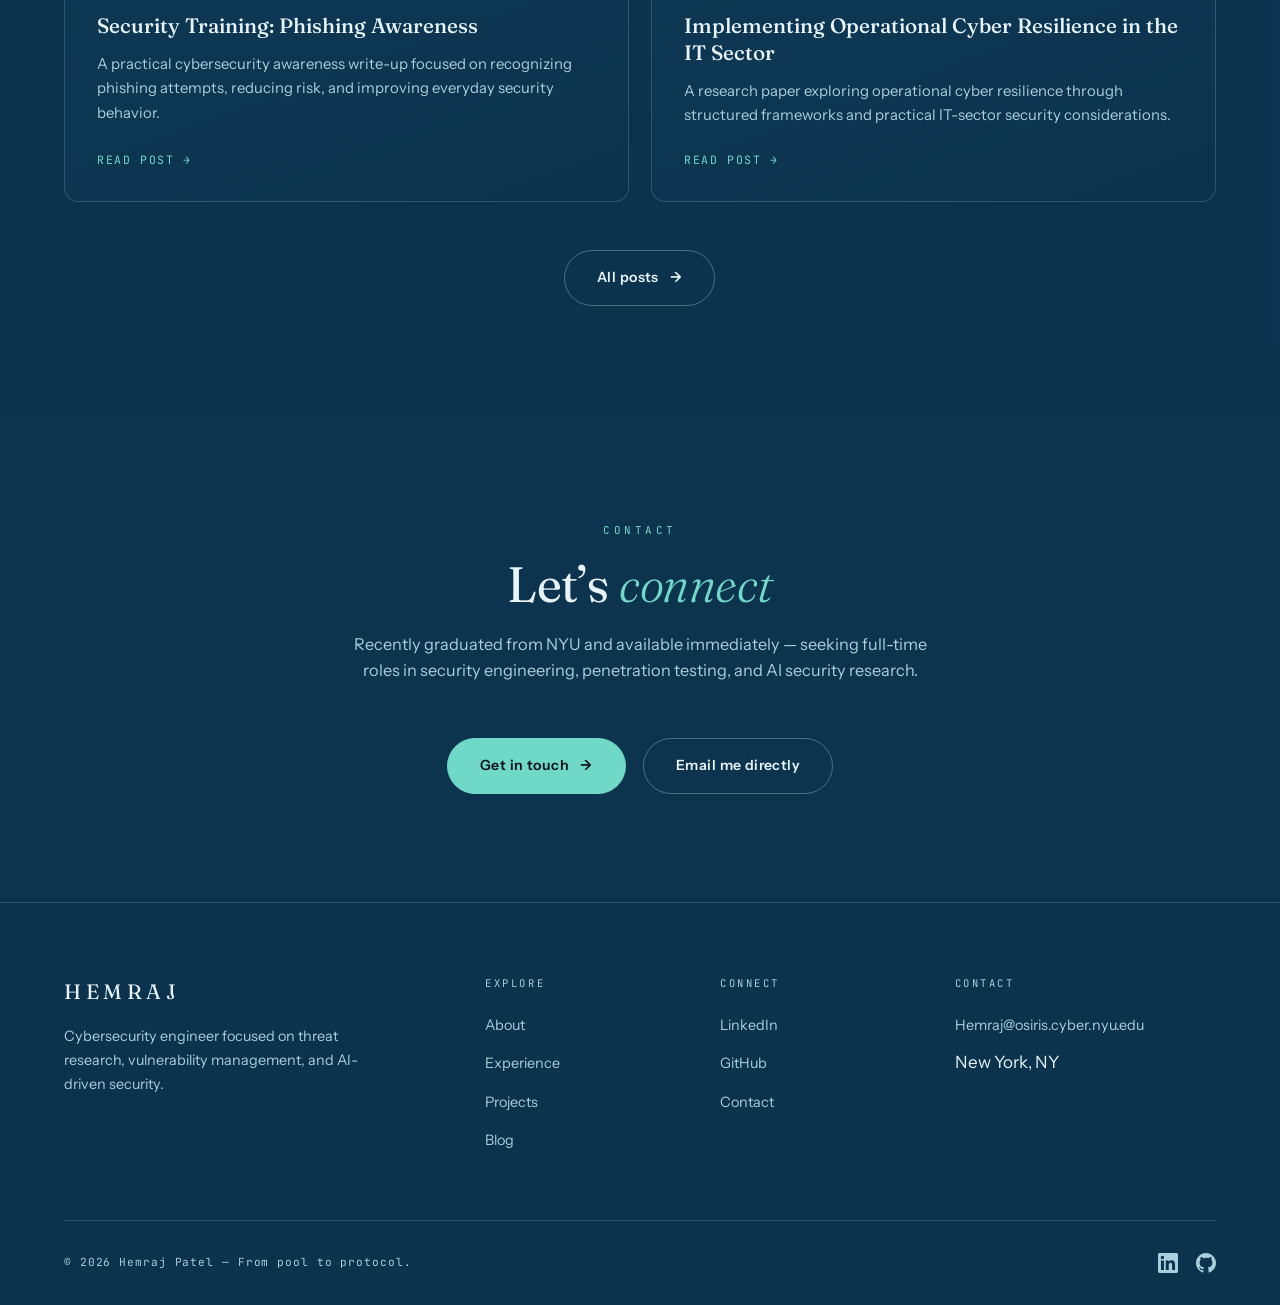
==== commit 31f63af2: "Update status: graduated NYU May 2026, NYU roles past tense, available immediately for full-time rol" ====
--- a/index.html
+++ b/index.html
@@ -4,15 +4,15 @@
   <meta charset="UTF-8">
   <meta name="viewport" content="width=device-width, initial-scale=1.0">
   <title>Hemraj Patel — Security Engineer & Researcher</title>
-  <meta name="description" content="M.S. Cybersecurity candidate at NYU. Security Engineer, AI Threat Researcher, and national-level athlete.">
+  <meta name="description" content="NYU M.S. in Cybersecurity graduate (May 2026). Security Engineer and AI Threat Researcher, available for full-time roles.">
   <meta name="theme-color" content="#134563">
   <meta property="og:title" content="Hemraj Patel — Security Engineer & Researcher">
-  <meta property="og:description" content="M.S. Cybersecurity candidate at NYU. Security Engineer, AI Threat Researcher, and national-level athlete.">
+  <meta property="og:description" content="NYU M.S. in Cybersecurity graduate (May 2026). Security Engineer and AI Threat Researcher, available for full-time roles.">
   <meta property="og:type" content="website">
   <meta property="og:site_name" content="Hemraj Patel">
   <meta name="twitter:card" content="summary">
   <meta name="twitter:title" content="Hemraj Patel — Security Engineer & Researcher">
-  <meta name="twitter:description" content="M.S. Cybersecurity candidate at NYU. Security Engineer, AI Threat Researcher, and national-level athlete.">
+  <meta name="twitter:description" content="NYU M.S. in Cybersecurity graduate (May 2026). Security Engineer and AI Threat Researcher, available for full-time roles.">
   <link rel="icon" href="data:image/svg+xml,%3Csvg xmlns='http://www.w3.org/2000/svg' viewBox='0 0 64 64'%3E%3Crect width='64' height='64' rx='14' fill='%23081521'/%3E%3Cpath d='M32 8 L52 15 V30 C52 44 43 52 32 56 C21 52 12 44 12 30 V15 Z' fill='none' stroke='%236fd8c6' stroke-width='3.5' stroke-linejoin='round'/%3E%3Cpath d='M23 31 L29 37 L42 24' fill='none' stroke='%23d8b26c' stroke-width='4' stroke-linecap='round' stroke-linejoin='round'/%3E%3C/svg%3E">
   <link rel="stylesheet" href="css/style.css">
   <link rel="stylesheet" href="css/ui.css">
@@ -47,7 +47,7 @@
         <span class="line line-name"><span>Hemraj Patel</span></span>
         <span class="line line-tag"><span><em class="accent">secures</em> what matters.</span></span>
       </h1>
-      <p class="hero-subtitle">M.S. Cybersecurity at NYU. Researching AI-driven threats at the Osiris Lab, hardening systems in production, and bringing a national athlete's discipline to every engagement.</p>
+      <p class="hero-subtitle">NYU M.S. in Cybersecurity graduate, May 2026. AI threat research at the Osiris Lab, systems hardened in production, and a national athlete's discipline in every engagement — available for full-time roles now.</p>
       <div class="hero-cta">
         <a href="projects" class="btn btn-primary">View projects <span class="arrow">→</span></a>
         <a href="contact" class="btn btn-outline">Get in touch</a>
@@ -56,7 +56,7 @@
     <div class="hero-meta">
       <span>Base — <b>New York, NY</b></span>
       <span>Focus — <b>AI Threat Research</b></span>
-      <span>Status — <b>Open to roles, 2026</b></span>
+      <span>Status — <b>Available now</b></span>
     </div>
     <div class="scroll-hint">Descend</div>
   </header>
@@ -83,7 +83,7 @@
     <div class="grid-3 stagger-children">
       <div class="card reveal">
         <div class="card-title">AI Threat Research</div>
-        <p class="card-text">Investigating adversarial machine learning and LLM supply chain security at NYU's Osiris Lab, including package hallucination detection across GPT-4, Gemini, and Cohere.</p>
+        <p class="card-text">Researched adversarial machine learning and LLM supply chain security at NYU's Osiris Lab, including package hallucination detection across GPT-4, Gemini, and Cohere.</p>
         <div class="card-tags">
           <span class="tag">Adversarial ML</span>
           <span class="tag">LLM Security</span>
@@ -156,7 +156,7 @@
         <div class="timeline-title">Student Research Assistant</div>
         <div class="timeline-org">New York University &middot; Part-time &middot; New York, NY</div>
         <div class="timeline-desc">
-          <p>Researching AI-driven cyber threats and adversarial machine learning at the NYU Osiris Lab — data integrity, model poisoning, and LLM supply chain security.</p>
+          <p>Researched AI-driven cyber threats and adversarial machine learning at the NYU Osiris Lab — data integrity, model poisoning, and LLM supply chain security.</p>
           <div class="card-tags">
             <span class="tag">AI Threat Research</span>
             <span class="tag">Adversarial ML</span>
@@ -189,13 +189,13 @@
     <div class="section-header reveal">
       <span class="section-label">Education &amp; credentials</span>
       <h2 class="section-title">Academic <em>grounding</em></h2>
-      <p class="section-desc">Currently completing an M.S. in Cybersecurity at NYU, backed by industry certifications.</p>
+      <p class="section-desc">M.S. in Cybersecurity from NYU — graduated May 2026 — backed by industry certifications.</p>
     </div>
     <div class="grid-3 stagger-children">
       <div class="card reveal">
         <div class="timeline-date">2024 — 2026</div>
         <div class="card-title">New York University</div>
-        <p class="card-text">M.S. in Cybersecurity, Tandon School of Engineering<br>GPA 3.57 &middot; New York, NY</p>
+        <p class="card-text">M.S. in Cybersecurity, Tandon School of Engineering<br>Graduated May 2026 &middot; GPA 3.57</p>
         <div class="card-tags">
           <span class="tag">Application Security</span>
           <span class="tag">AI Governance</span>
@@ -344,7 +344,7 @@
     <div class="section-header center reveal">
       <span class="section-label">Contact</span>
       <h2 class="section-title">Let&rsquo;s <em>connect</em></h2>
-      <p class="section-desc">Actively seeking full-time cybersecurity roles for 2026 — security engineering, penetration testing, and AI security research.</p>
+      <p class="section-desc">Recently graduated from NYU and available immediately — seeking full-time roles in security engineering, penetration testing, and AI security research.</p>
     </div>
     <div class="reveal" style="display: flex; gap: 1.1rem; justify-content: center; flex-wrap: wrap;">
       <a href="contact" class="btn btn-primary">Get in touch <span class="arrow">→</span></a>
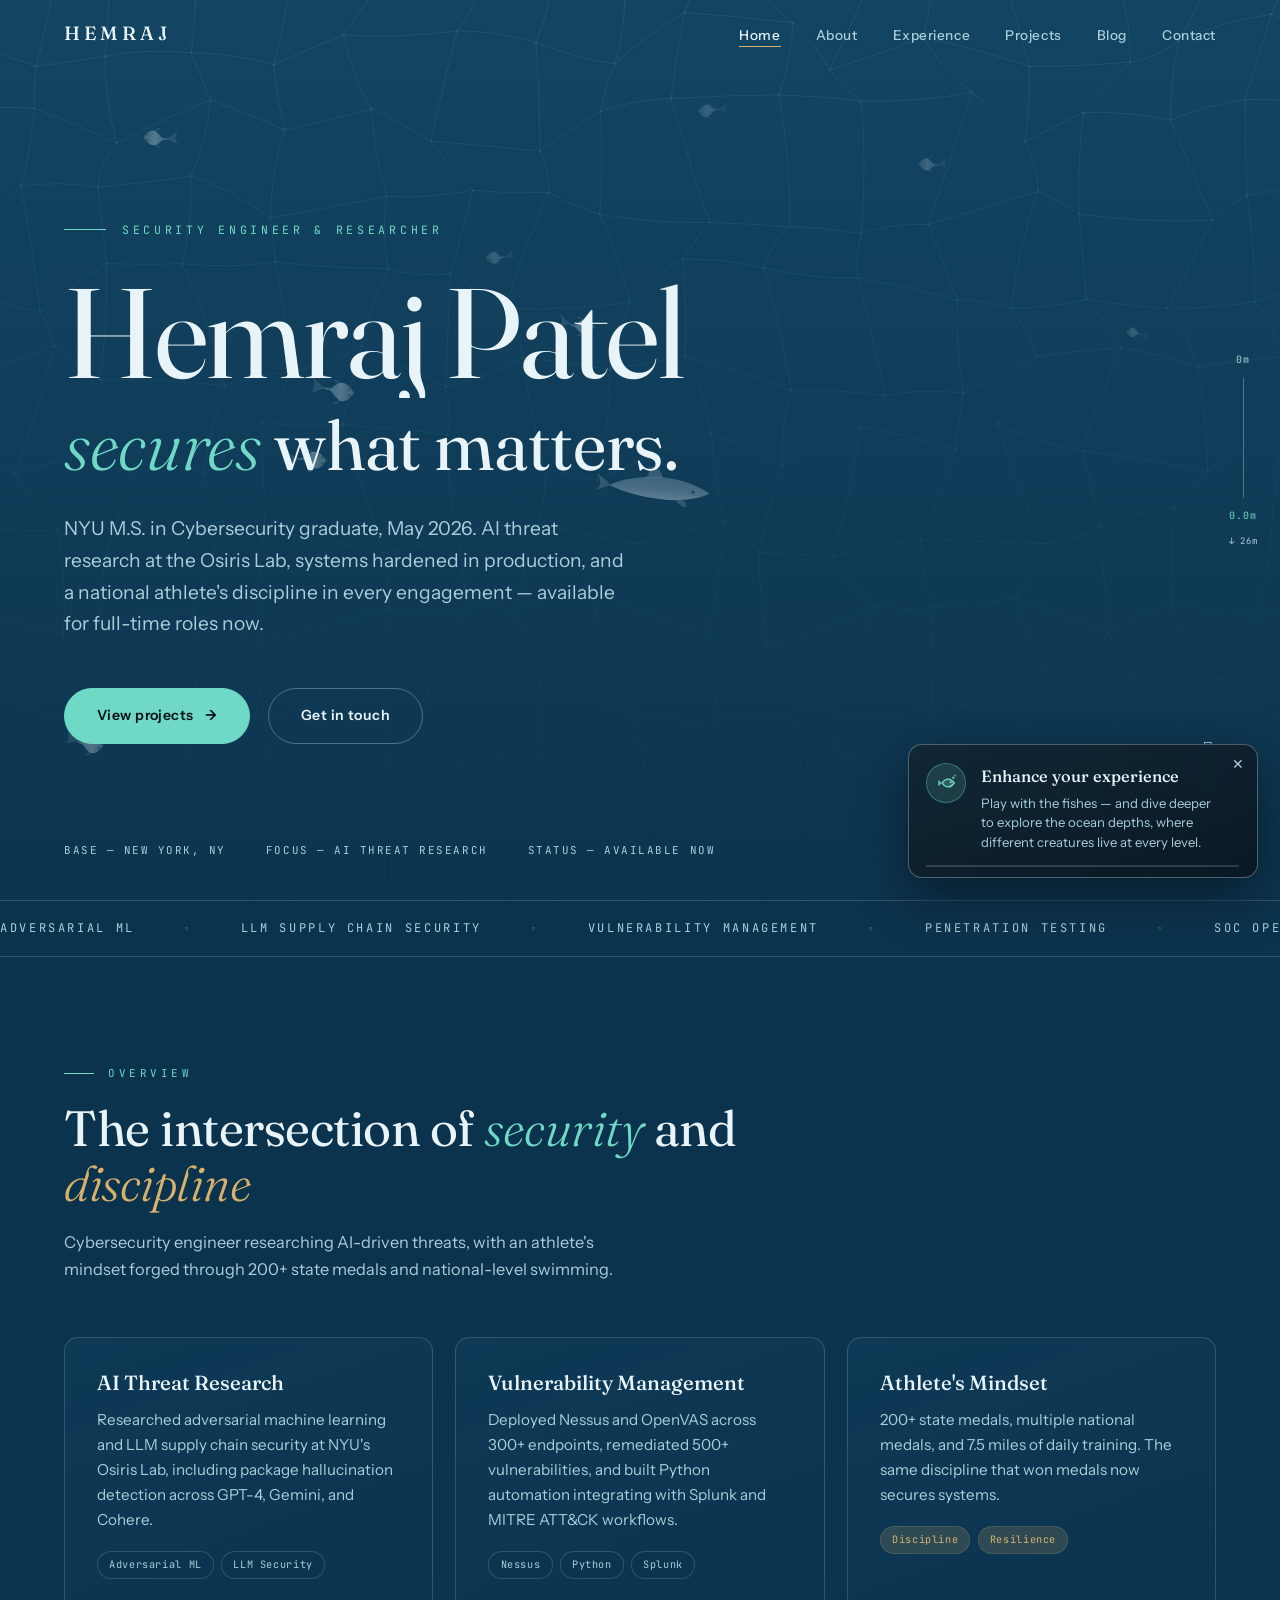
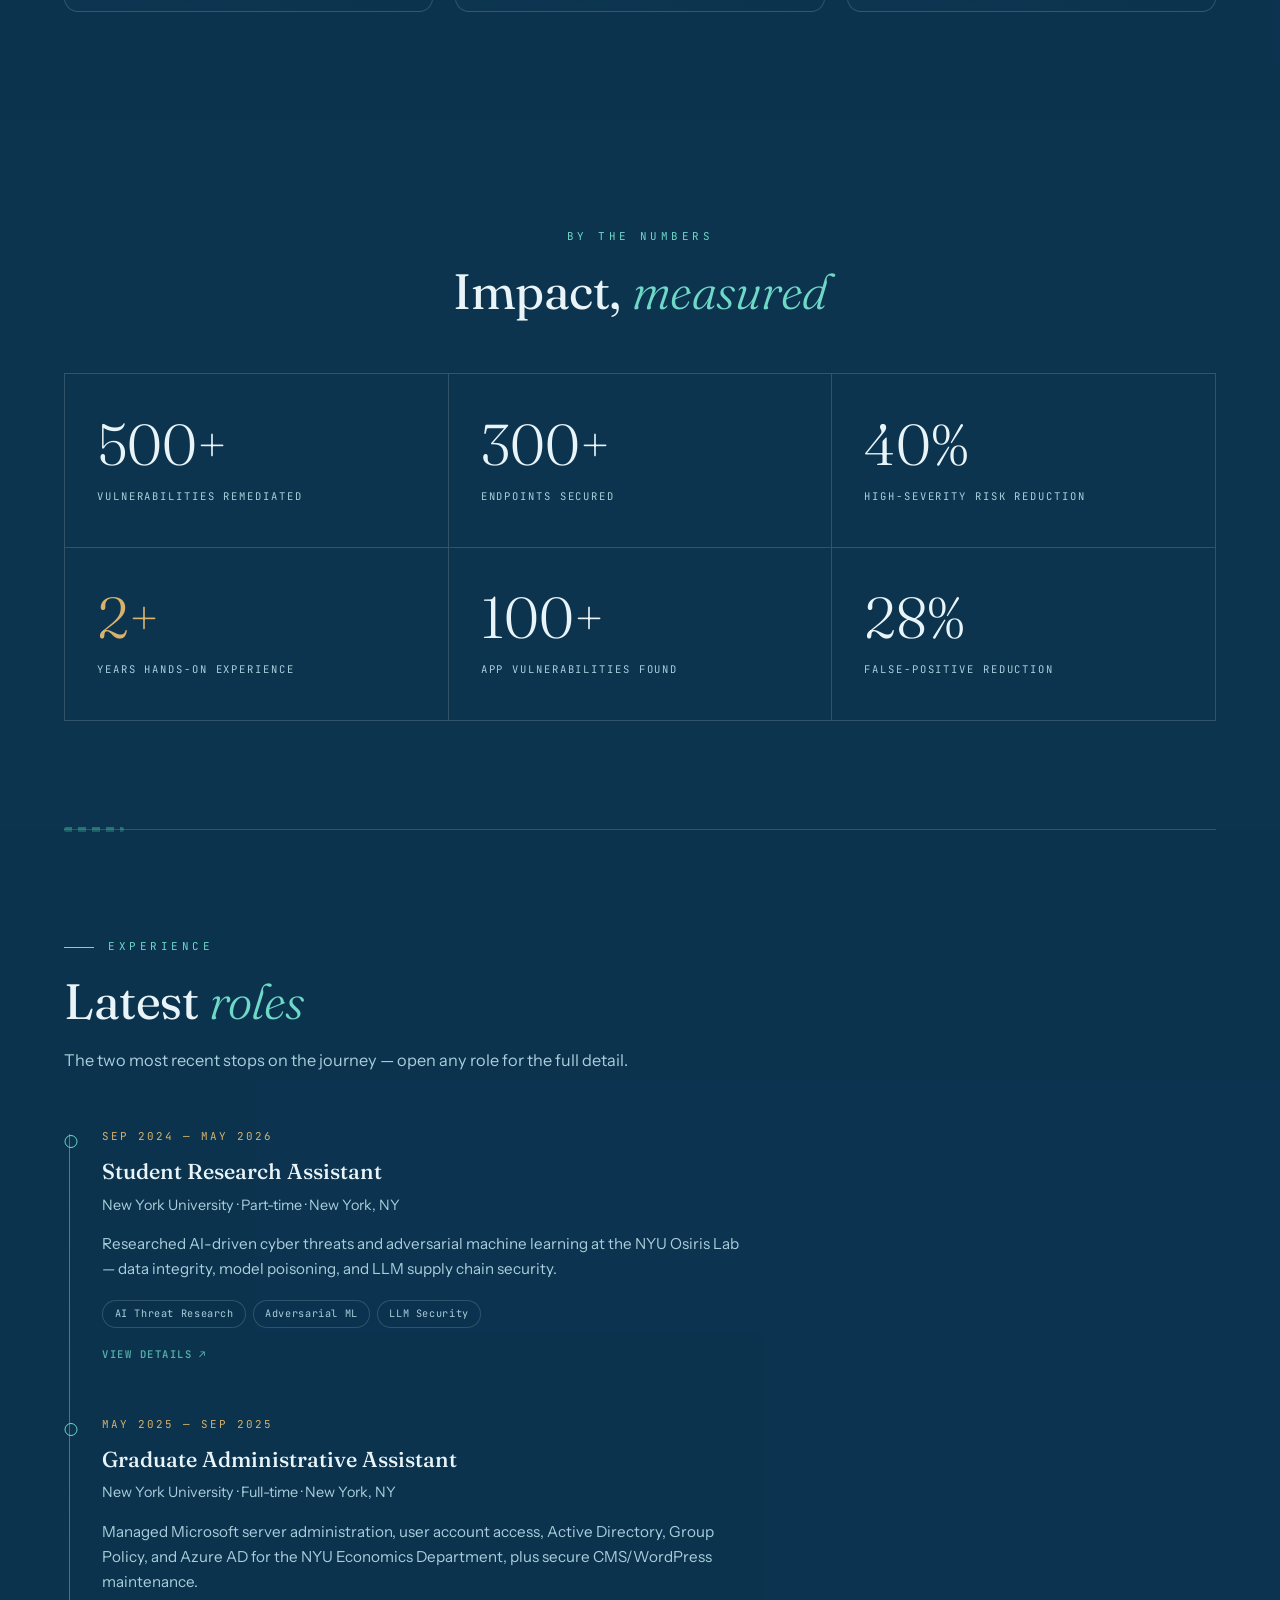
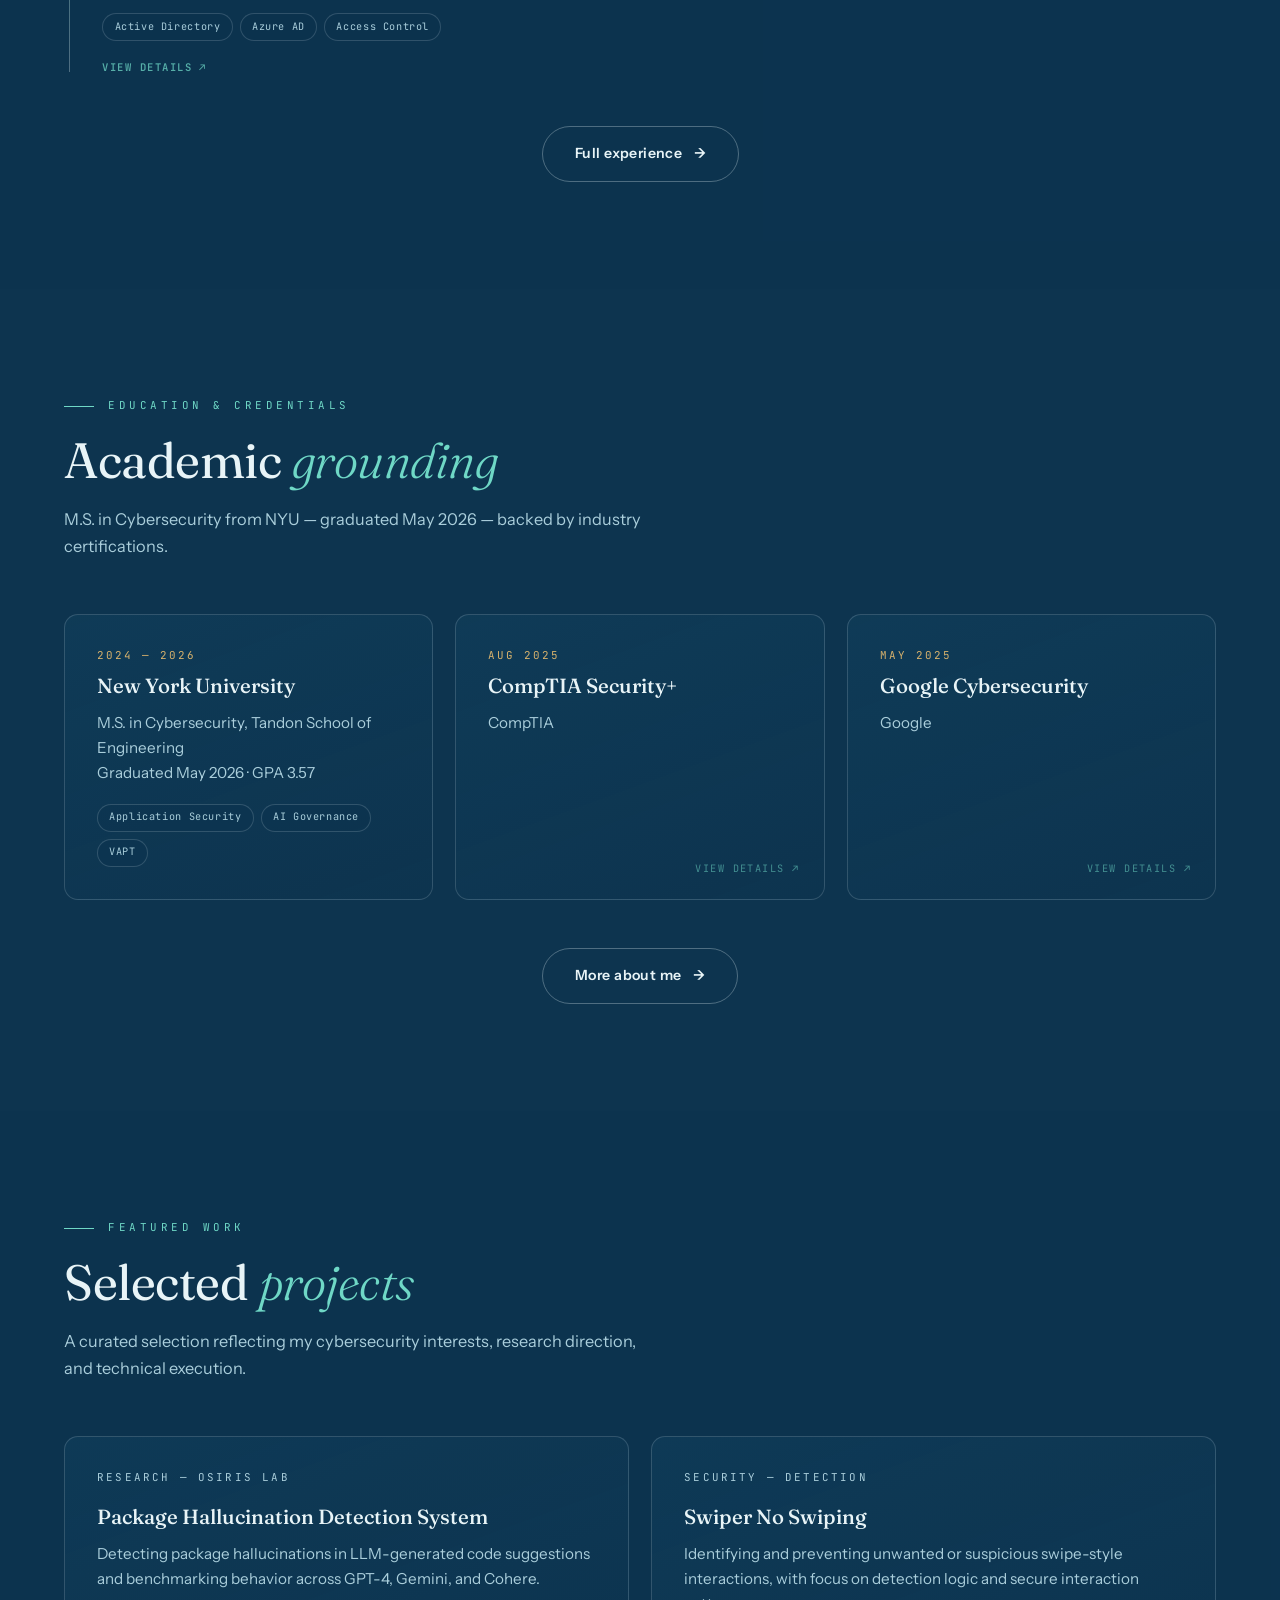
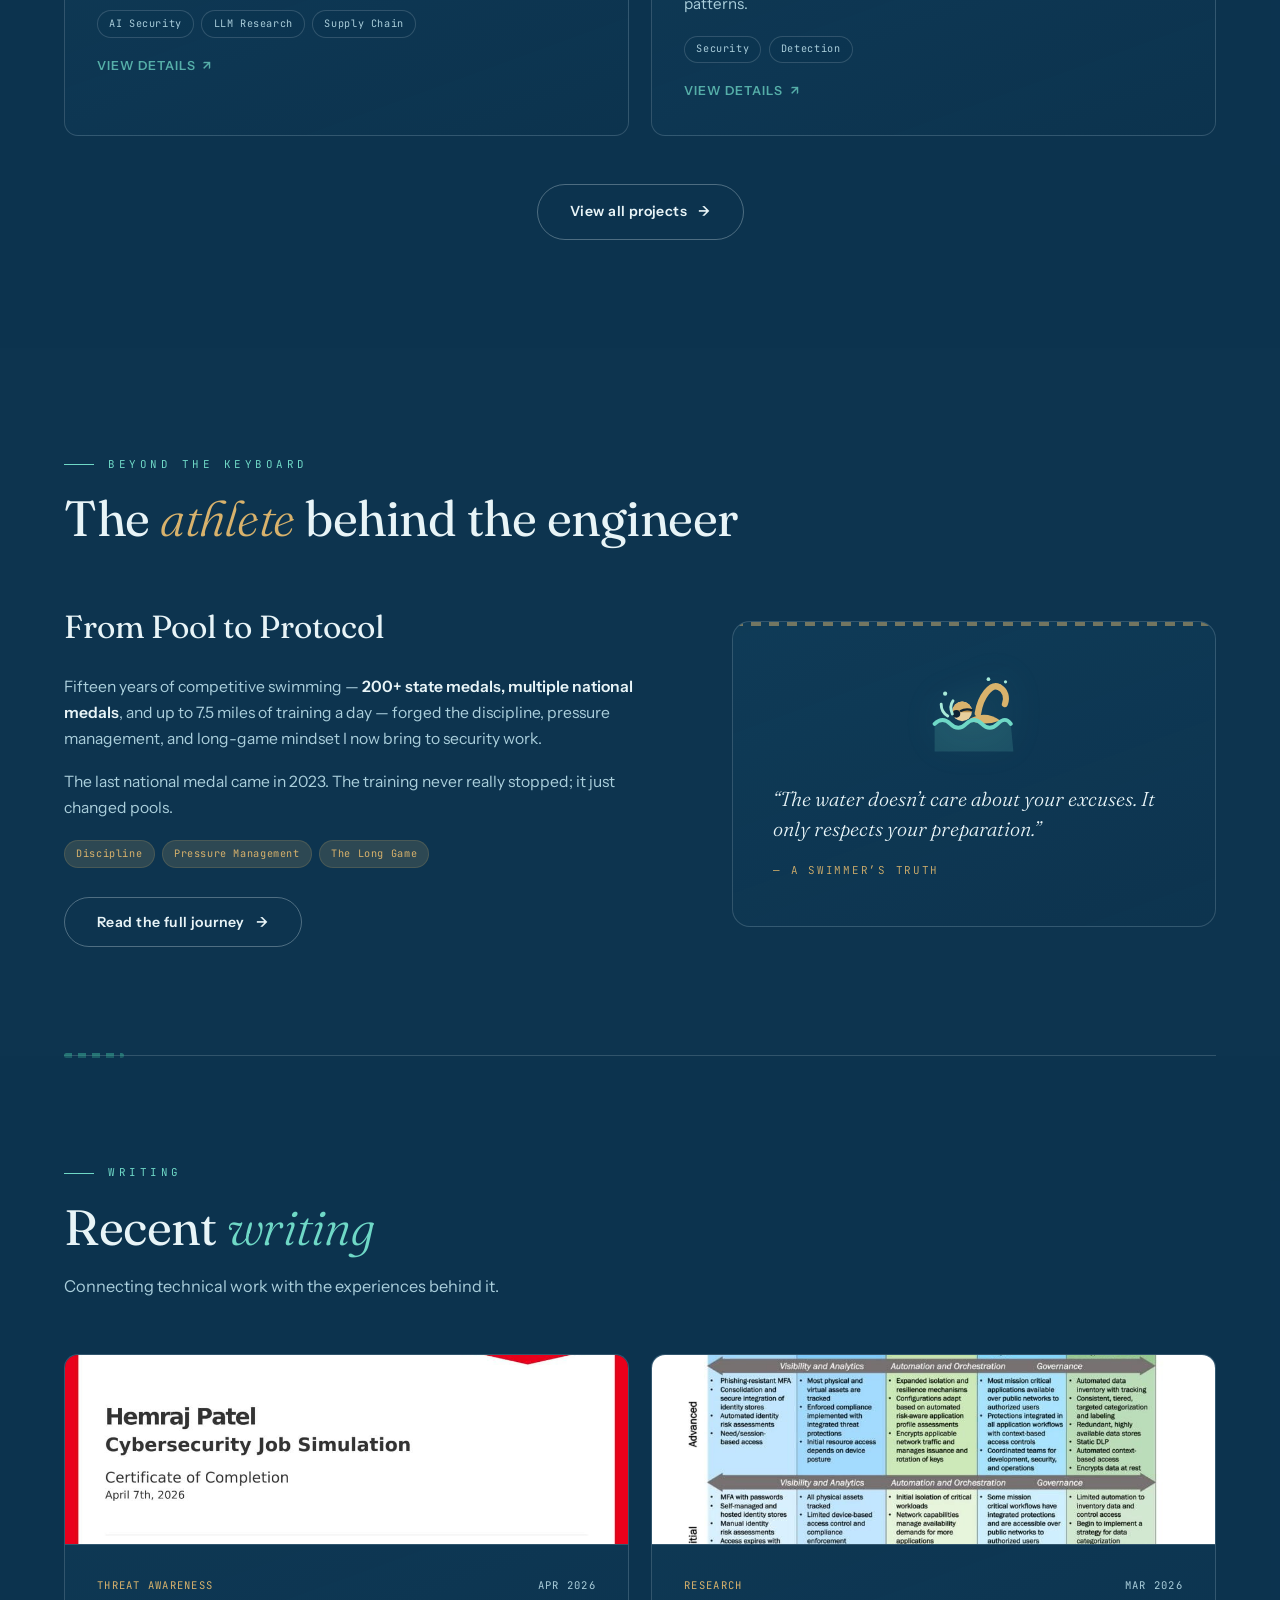
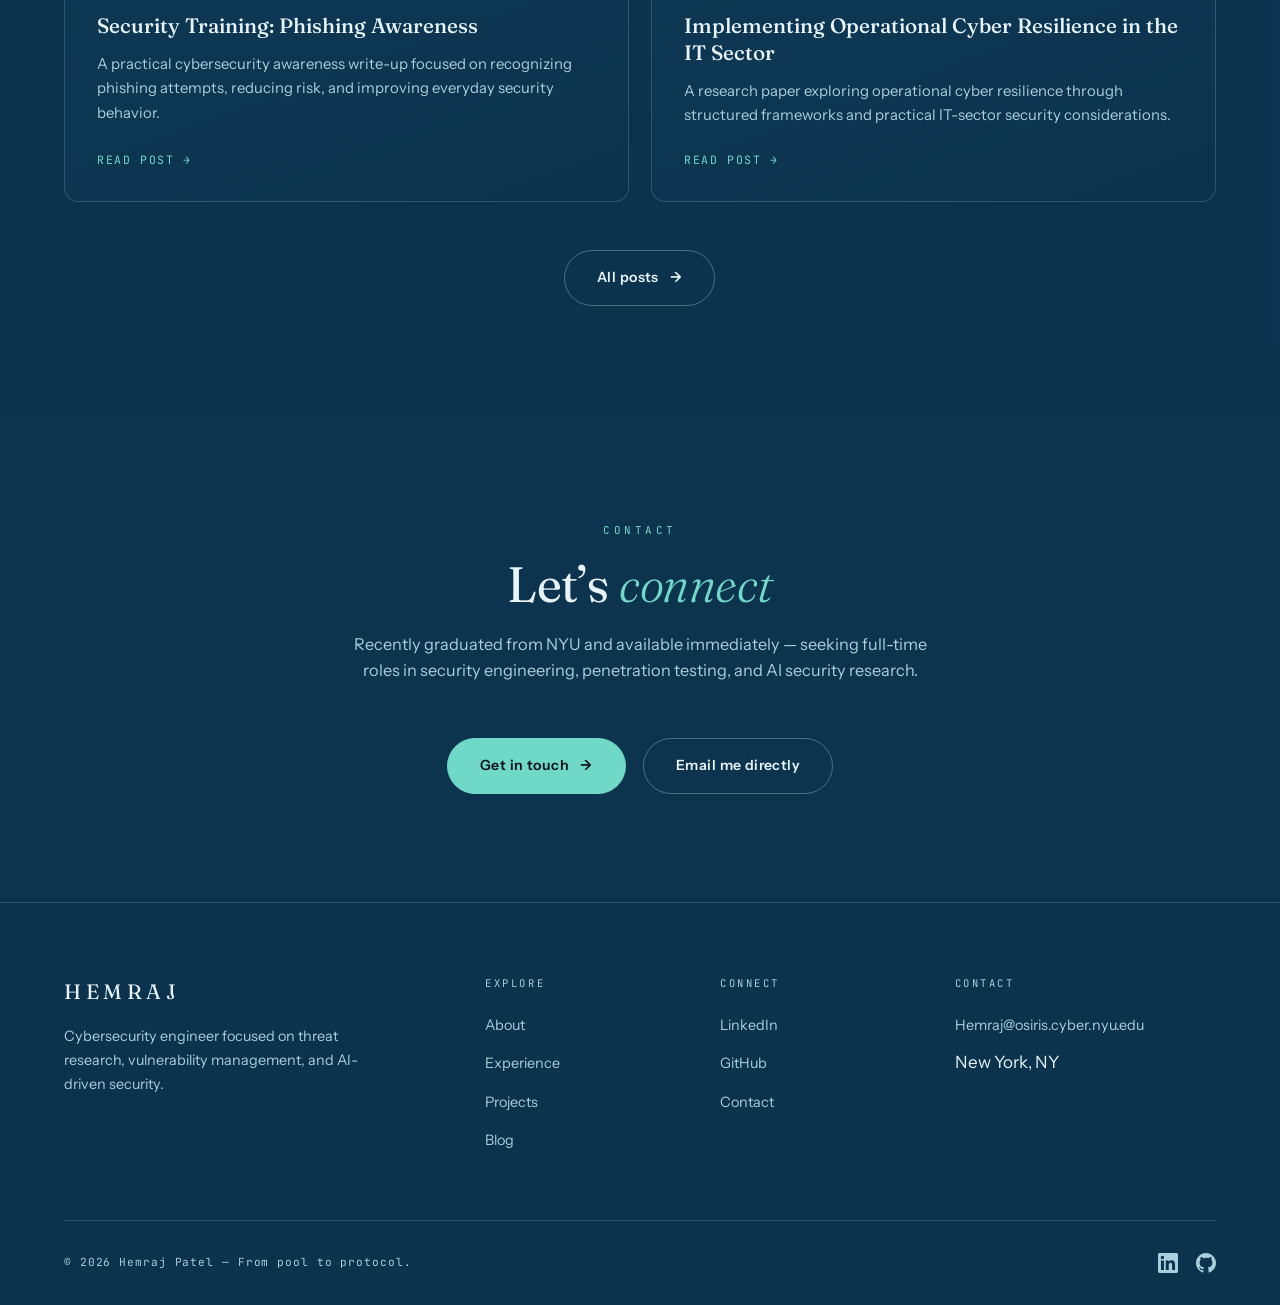
==== commit 4c603409: "Add GoatCounter analytics to all pages" ====
--- a/index.html
+++ b/index.html
@@ -398,5 +398,8 @@
 
   <script src="js/modal-data.js"></script>
   <script src="js/main.js"></script>
+  <!-- GoatCounter analytics: privacy-friendly, no cookies -->
+  <script data-goatcounter="https://hemrajpatel.goatcounter.com/count"
+        async src="//gc.zgo.at/count.js"></script>
 </body>
 </html>
